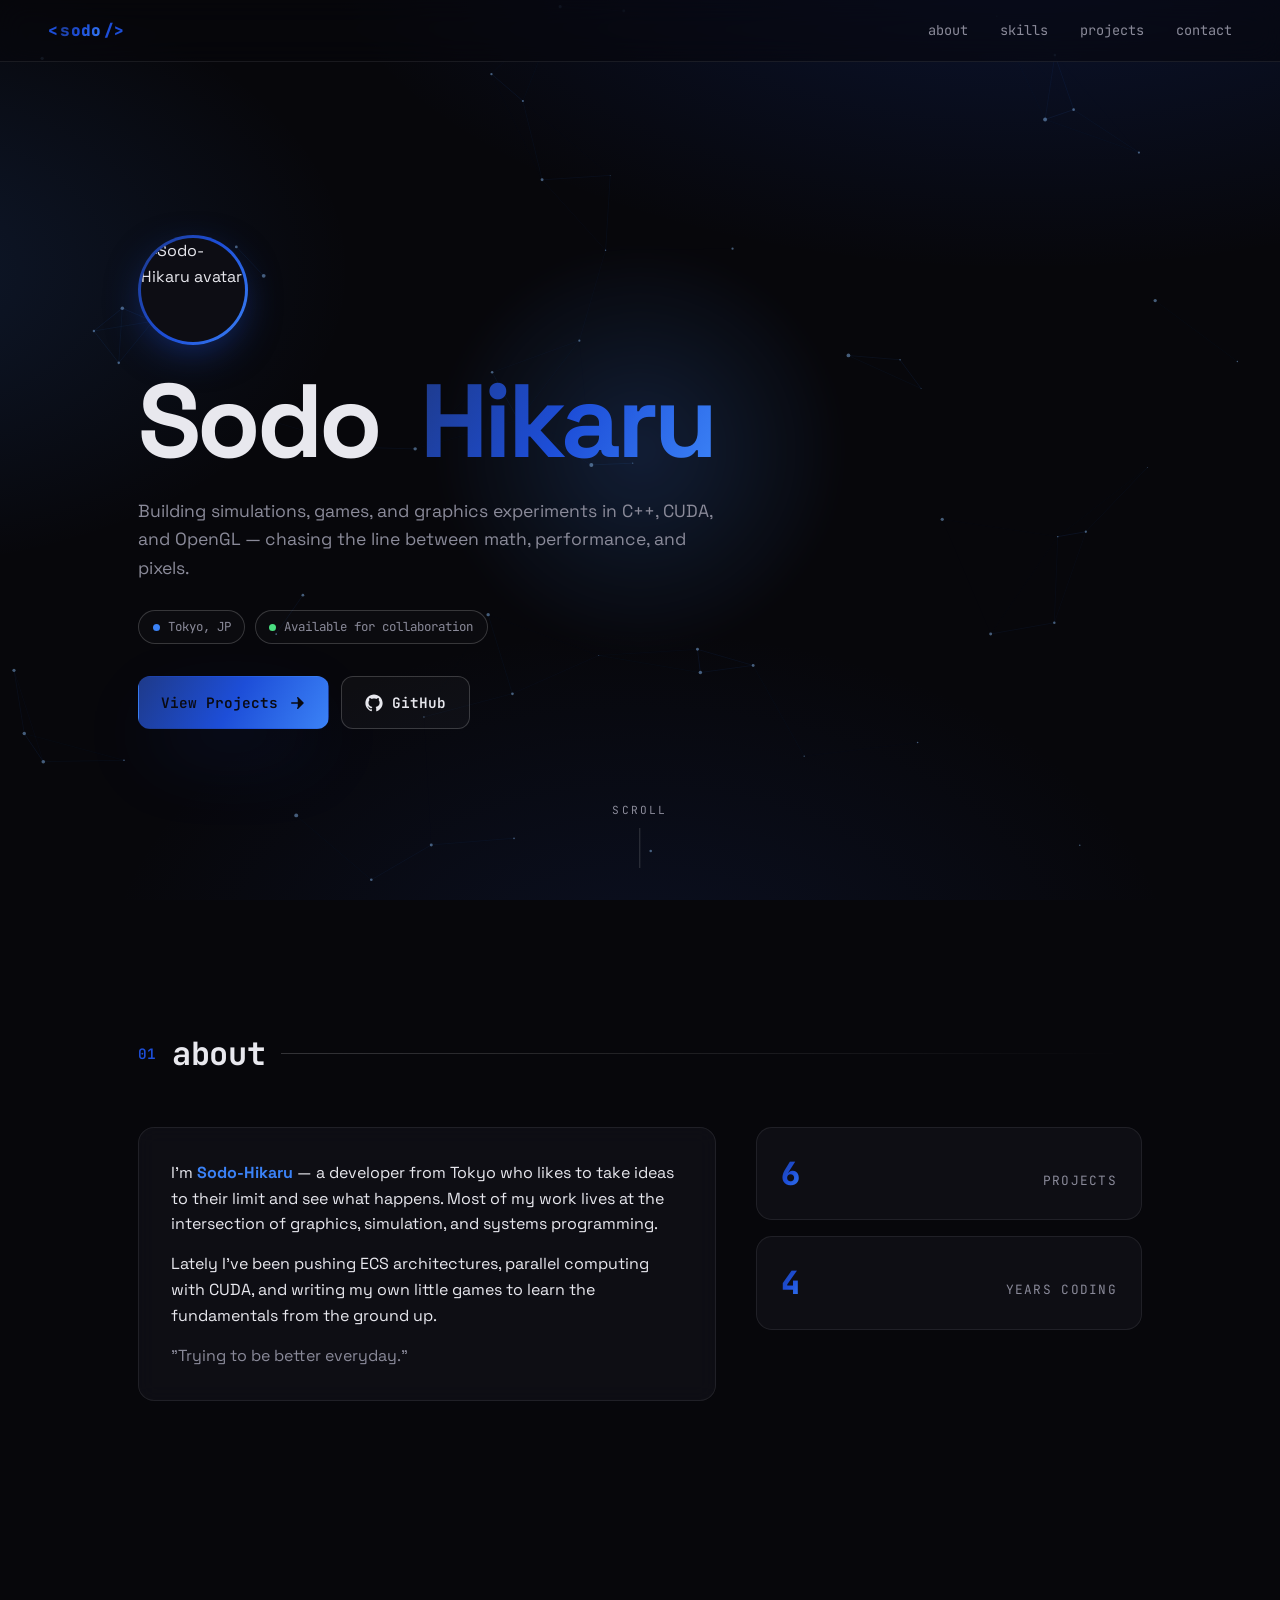
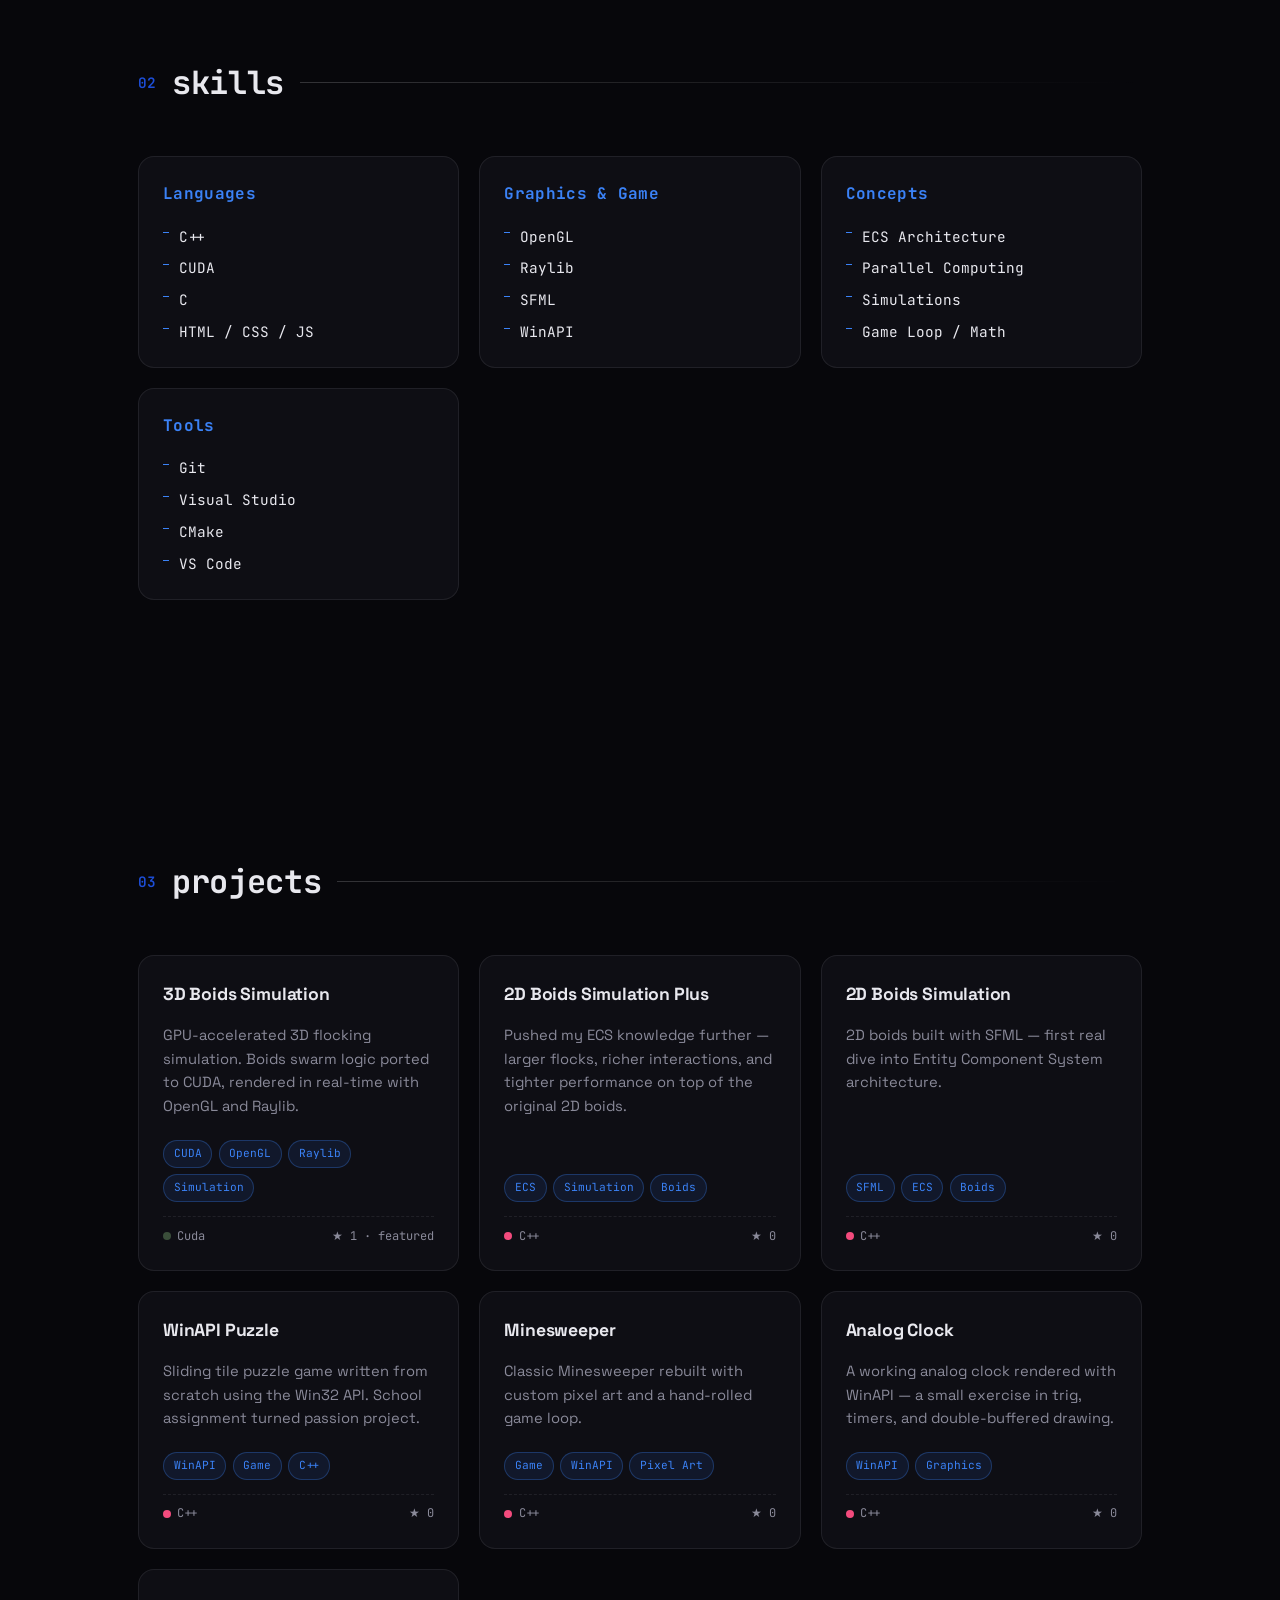
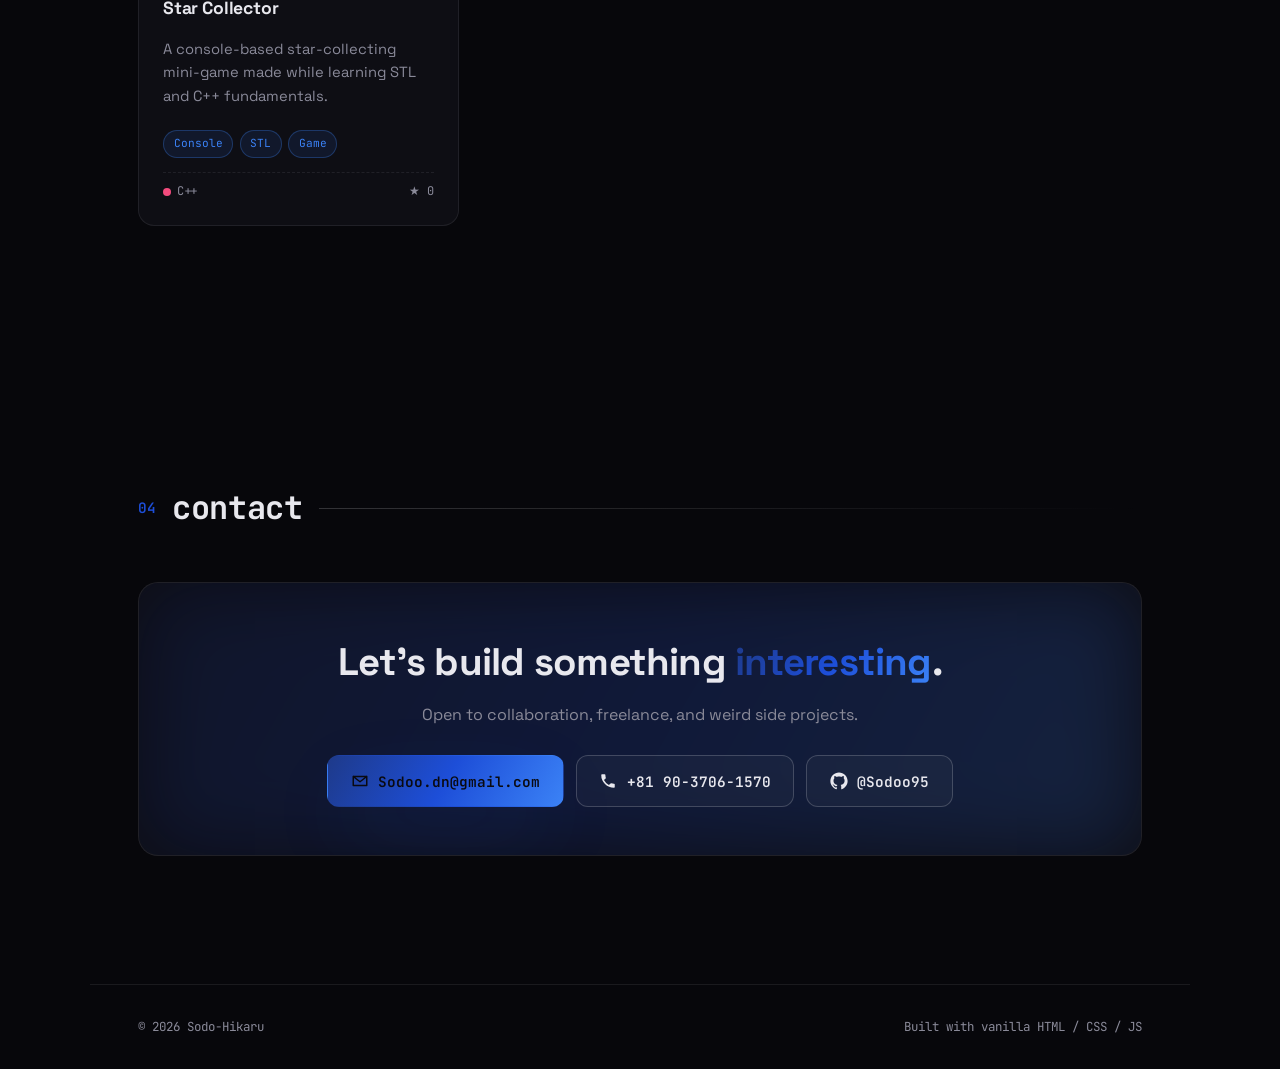
==== index.html @ 79cfcf48 "feat: add email and phone to contact section" ====
<!DOCTYPE html>
<html lang="en">
<head>
  <meta charset="UTF-8" />
  <meta name="viewport" content="width=device-width, initial-scale=1.0" />
  <title>Sodo-Hikaru — Portfolio</title>
  <meta name="description" content="Sodo-Hikaru — C++ / CUDA / OpenGL developer based in Tokyo. Simulations, games, and ECS experiments." />
  <link rel="preconnect" href="https://fonts.googleapis.com" />
  <link rel="preconnect" href="https://fonts.gstatic.com" crossorigin />
  <link href="https://fonts.googleapis.com/css2?family=JetBrains+Mono:wght@400;600;800&family=Space+Grotesk:wght@400;500;700&display=swap" rel="stylesheet" />
  <link rel="stylesheet" href="styles.css" />
</head>
<body>
  <canvas id="bg-canvas" aria-hidden="true"></canvas>

  <div class="cursor-glow" id="cursor-glow" aria-hidden="true"></div>

  <nav class="nav">
    <a href="#top" class="logo">
      <span class="logo-bracket">&lt;</span>
      <span class="logo-name">sodo</span>
      <span class="logo-bracket">/&gt;</span>
    </a>
    <ul class="nav-links">
      <li><a href="#about">about</a></li>
      <li><a href="#skills">skills</a></li>
      <li><a href="#projects">projects</a></li>
      <li><a href="#contact">contact</a></li>
    </ul>
  </nav>

  <main id="top">
    <!-- HERO -->
    <section class="hero">
      <div class="hero-inner">
        <div class="avatar reveal">
          <img src="https://avatars.githubusercontent.com/u/73745141?v=4" alt="Sodo-Hikaru avatar" width="110" height="110" />
        </div>
        <h1 class="hero-title reveal">
          <span class="word">Sodo</span>
          <span class="word gradient">Hikaru</span>
        </h1>
        <p class="hero-bio reveal">
          Building simulations, games, and graphics experiments in C++, CUDA, and OpenGL —
          chasing the line between math, performance, and pixels.
        </p>
        <div class="hero-meta reveal">
          <span class="chip"><span class="dot"></span>Tokyo, JP</span>
          <span class="chip"><span class="dot pulse"></span>Available for collaboration</span>
        </div>
        <div class="hero-cta reveal">
          <a href="#projects" class="btn btn-primary">
            <span>View Projects</span>
            <svg viewBox="0 0 24 24" width="18" height="18" aria-hidden="true"><path fill="currentColor" d="M5 12h14M13 5l7 7-7 7" stroke="currentColor" stroke-width="2" fill="none" stroke-linecap="round" stroke-linejoin="round"/></svg>
          </a>
          <a href="https://github.com/Sodoo95" target="_blank" rel="noopener" class="btn btn-ghost">
            <svg viewBox="0 0 24 24" width="18" height="18" aria-hidden="true"><path fill="currentColor" d="M12 .5C5.65.5.5 5.65.5 12c0 5.08 3.29 9.39 7.86 10.91.58.11.79-.25.79-.55v-2c-3.2.7-3.88-1.37-3.88-1.37-.52-1.33-1.27-1.69-1.27-1.69-1.04-.71.08-.7.08-.7 1.15.08 1.76 1.18 1.76 1.18 1.02 1.76 2.69 1.25 3.35.95.1-.74.4-1.25.73-1.54-2.55-.29-5.24-1.28-5.24-5.7 0-1.26.45-2.29 1.18-3.1-.12-.29-.51-1.46.11-3.05 0 0 .97-.31 3.18 1.18.92-.26 1.92-.39 2.91-.39s1.99.13 2.91.39c2.21-1.49 3.17-1.18 3.17-1.18.63 1.59.24 2.76.12 3.05.74.81 1.18 1.84 1.18 3.1 0 4.43-2.69 5.41-5.26 5.69.41.36.78 1.07.78 2.16v3.2c0 .31.21.67.8.55C20.21 21.38 23.5 17.08 23.5 12 23.5 5.65 18.35.5 12 .5z"/></svg>
            <span>GitHub</span>
          </a>
        </div>
      </div>
      <div class="scroll-hint" aria-hidden="true">
        <span>scroll</span>
        <div class="scroll-bar"><div class="scroll-fill"></div></div>
      </div>
    </section>

    <!-- ABOUT -->
    <section id="about" class="section">
      <div class="section-head reveal">
        <span class="section-num">01</span>
        <h2>about</h2>
        <span class="section-rule"></span>
      </div>
      <div class="about-grid">
        <div class="about-card reveal">
          <p>
            I'm <strong>Sodo-Hikaru</strong> — a developer from Tokyo who likes to take ideas to their
            limit and see what happens. Most of my work lives at the intersection of graphics,
            simulation, and systems programming.
          </p>
          <p>
            Lately I've been pushing ECS architectures, parallel computing with CUDA, and writing my
            own little games to learn the fundamentals from the ground up.
          </p>
          <p class="muted">"Trying to be better everyday."</p>
        </div>
        <div class="stats">
          <div class="stat reveal">
            <span class="stat-num" data-target="7">0</span>
            <span class="stat-label">projects</span>
          </div>
          <div class="stat reveal">
            <span class="stat-num" data-target="5">0</span>
            <span class="stat-label">years coding</span>
          </div>
        </div>
      </div>
    </section>

    <!-- SKILLS -->
    <section id="skills" class="section">
      <div class="section-head reveal">
        <span class="section-num">02</span>
        <h2>skills</h2>
        <span class="section-rule"></span>
      </div>
      <div class="skills-grid">
        <div class="skill-card reveal" data-tilt>
          <h3>Languages</h3>
          <ul>
            <li>C++</li>
            <li>CUDA</li>
            <li>C</li>
            <li>HTML / CSS / JS</li>
          </ul>
        </div>
        <div class="skill-card reveal" data-tilt>
          <h3>Graphics &amp; Game</h3>
          <ul>
            <li>OpenGL</li>
            <li>Raylib</li>
            <li>SFML</li>
            <li>WinAPI</li>
          </ul>
        </div>
        <div class="skill-card reveal" data-tilt>
          <h3>Concepts</h3>
          <ul>
            <li>ECS Architecture</li>
            <li>Parallel Computing</li>
            <li>Simulations</li>
            <li>Game Loop / Math</li>
          </ul>
        </div>
        <div class="skill-card reveal" data-tilt>
          <h3>Tools</h3>
          <ul>
            <li>Git</li>
            <li>Visual Studio</li>
            <li>CMake</li>
            <li>VS Code</li>
          </ul>
        </div>
      </div>
    </section>

    <!-- PROJECTS -->
    <section id="projects" class="section">
      <div class="section-head reveal">
        <span class="section-num">03</span>
        <h2>projects</h2>
        <span class="section-rule"></span>
      </div>
      <div class="projects-grid" id="projects-grid">
        <!-- Cards injected by JS, with progressive enhancement fallback below -->
        <noscript>
          <a class="project-card" href="https://github.com/Sodoo95/3D-Boids-Simulation-Cuda-OpenGL-Raylib" target="_blank" rel="noopener">
            <h3>3D Boids Simulation</h3>
            <p>Cuda · OpenGL · Raylib</p>
          </a>
        </noscript>
      </div>
    </section>

    <!-- CONTACT -->
    <section id="contact" class="section">
      <div class="section-head reveal">
        <span class="section-num">04</span>
        <h2>contact</h2>
        <span class="section-rule"></span>
      </div>
      <div class="contact-wrap reveal">
        <h3 class="contact-title">Let's build something <span class="gradient">interesting</span>.</h3>
        <p class="contact-sub">Open to collaboration, freelance, and weird side projects.</p>
        <div class="contact-actions">
          <a class="btn btn-primary" href="mailto:Sodoo.dn@gmail.com">
            <svg viewBox="0 0 24 24" width="18" height="18" aria-hidden="true"><path fill="none" stroke="currentColor" stroke-width="2" stroke-linecap="round" stroke-linejoin="round" d="M3 6h18v12H3z M3 6l9 7 9-7"/></svg>
            <span>Sodoo.dn@gmail.com</span>
          </a>
          <a class="btn btn-ghost" href="tel:+819037061570">
            <svg viewBox="0 0 24 24" width="18" height="18" aria-hidden="true"><path fill="currentColor" d="M6.6 10.8a15.1 15.1 0 0 0 6.6 6.6l2.2-2.2a1 1 0 0 1 1-.25 11.4 11.4 0 0 0 3.6.57 1 1 0 0 1 1 1V20a1 1 0 0 1-1 1A17 17 0 0 1 3 4a1 1 0 0 1 1-1h3.5a1 1 0 0 1 1 1 11.4 11.4 0 0 0 .57 3.6 1 1 0 0 1-.25 1z"/></svg>
            <span>+81 90-3706-1570</span>
          </a>
          <a class="btn btn-ghost" href="https://github.com/Sodoo95" target="_blank" rel="noopener">
            <svg viewBox="0 0 24 24" width="18" height="18" aria-hidden="true"><path fill="currentColor" d="M12 .5C5.65.5.5 5.65.5 12c0 5.08 3.29 9.39 7.86 10.91.58.11.79-.25.79-.55v-2c-3.2.7-3.88-1.37-3.88-1.37-.52-1.33-1.27-1.69-1.27-1.69-1.04-.71.08-.7.08-.7 1.15.08 1.76 1.18 1.76 1.18 1.02 1.76 2.69 1.25 3.35.95.1-.74.4-1.25.73-1.54-2.55-.29-5.24-1.28-5.24-5.7 0-1.26.45-2.29 1.18-3.1-.12-.29-.51-1.46.11-3.05 0 0 .97-.31 3.18 1.18.92-.26 1.92-.39 2.91-.39s1.99.13 2.91.39c2.21-1.49 3.17-1.18 3.17-1.18.63 1.59.24 2.76.12 3.05.74.81 1.18 1.84 1.18 3.1 0 4.43-2.69 5.41-5.26 5.69.41.36.78 1.07.78 2.16v3.2c0 .31.21.67.8.55C20.21 21.38 23.5 17.08 23.5 12 23.5 5.65 18.35.5 12 .5z"/></svg>
            <span>@Sodoo95</span>
          </a>
        </div>
      </div>
    </section>
  </main>

  <footer class="footer">
    <span>© <span id="year"></span> Sodo-Hikaru</span>
    <span class="muted">Built with vanilla HTML / CSS / JS</span>
  </footer>

  <script src="script.js" defer></script>
</body>
</html>
---- styles.css ----
/* ---------- Reset & base ---------- */
*, *::before, *::after { box-sizing: border-box; margin: 0; padding: 0; }

:root {
  --bg: #07070b;
  --bg-soft: #0d0d14;
  --panel: rgba(20, 20, 30, 0.55);
  --border: rgba(255, 255, 255, 0.08);
  --border-strong: rgba(255, 255, 255, 0.18);
  --text: #e8e8ee;
  --muted: #8a8a99;
  --accent: #1d4ed8;
  --accent-2: #3b82f6;
  --accent-3: #1e3a8a;
  --gradient: linear-gradient(120deg, #1e3a8a 0%, #1d4ed8 50%, #3b82f6 100%);
  --shadow: 0 30px 80px -20px rgba(29, 78, 216, 0.45);
  --mono: 'JetBrains Mono', ui-monospace, SFMono-Regular, Menlo, monospace;
  --sans: 'Space Grotesk', system-ui, -apple-system, Segoe UI, Roboto, sans-serif;
}

html { scroll-behavior: smooth; }
body {
  min-height: 100vh;
  background: var(--bg);
  color: var(--text);
  font-family: var(--sans);
  font-size: 16px;
  line-height: 1.6;
  overflow-x: hidden;
  -webkit-font-smoothing: antialiased;
  -moz-osx-font-smoothing: grayscale;
}

a { color: inherit; text-decoration: none; }
ul { list-style: none; }
img { max-width: 100%; display: block; }

/* ---------- Background canvas + cursor glow ---------- */
#bg-canvas {
  position: fixed;
  inset: 0;
  width: 100%;
  height: 100%;
  z-index: 0;
  background:
    radial-gradient(1200px 600px at 80% -10%, rgba(29, 78, 216, 0.20), transparent 60%),
    radial-gradient(800px 500px at -10% 30%, rgba(59, 130, 246, 0.14), transparent 60%),
    radial-gradient(900px 600px at 50% 110%, rgba(30, 58, 138, 0.18), transparent 60%),
    var(--bg);
}

.cursor-glow {
  position: fixed;
  width: 480px;
  height: 480px;
  border-radius: 50%;
  background: radial-gradient(circle, rgba(59, 130, 246, 0.18), transparent 60%);
  pointer-events: none;
  z-index: 1;
  transform: translate(-50%, -50%);
  transition: opacity 0.3s;
  mix-blend-mode: screen;
  filter: blur(8px);
}

/* ---------- Nav ---------- */
.nav {
  position: fixed;
  top: 0; left: 0; right: 0;
  z-index: 50;
  display: flex;
  align-items: center;
  justify-content: space-between;
  padding: 1.1rem clamp(1.25rem, 5vw, 3rem);
  backdrop-filter: blur(14px);
  -webkit-backdrop-filter: blur(14px);
  background: rgba(7, 7, 11, 0.55);
  border-bottom: 1px solid var(--border);
}
.logo {
  font-family: var(--mono);
  font-weight: 800;
  font-size: 1rem;
  letter-spacing: 0.02em;
  display: inline-flex;
  align-items: center;
  gap: 2px;
}
.logo-bracket { color: var(--accent); }
.logo-name { background: var(--gradient); -webkit-background-clip: text; background-clip: text; color: transparent; }
.nav-links {
  display: flex;
  gap: clamp(1rem, 3vw, 2rem);
  font-family: var(--mono);
  font-size: 0.85rem;
}
.nav-links a {
  position: relative;
  color: var(--muted);
  transition: color 0.25s ease;
}
.nav-links a::after {
  content: '';
  position: absolute;
  left: 0; bottom: -6px;
  width: 0; height: 1px;
  background: var(--gradient);
  transition: width 0.3s ease;
}
.nav-links a:hover { color: var(--text); }
.nav-links a:hover::after { width: 100%; }

@media (max-width: 600px) {
  .nav-links { display: none; }
}

/* ---------- Layout ---------- */
main { position: relative; z-index: 2; }
.section {
  max-width: 1100px;
  margin: 0 auto;
  padding: clamp(4rem, 10vw, 8rem) clamp(1.25rem, 5vw, 3rem);
}

.section-head {
  display: flex;
  align-items: center;
  gap: 1rem;
  margin-bottom: 3rem;
  font-family: var(--mono);
}
.section-num {
  color: var(--accent);
  font-size: 0.9rem;
  font-weight: 600;
}
.section-head h2 {
  font-size: clamp(1.5rem, 3vw, 2rem);
  font-weight: 700;
  letter-spacing: -0.01em;
}
.section-rule {
  flex: 1;
  height: 1px;
  background: linear-gradient(90deg, var(--border-strong), transparent);
}

.gradient {
  background: var(--gradient);
  -webkit-background-clip: text;
  background-clip: text;
  color: transparent;
}
.muted { color: var(--muted); }

/* ---------- Hero ---------- */
.hero {
  position: relative;
  min-height: 100vh;
  display: flex;
  align-items: center;
  padding: 8rem clamp(1.25rem, 5vw, 3rem) 4rem;
  max-width: 1100px;
  margin: 0 auto;
}
.hero-inner { position: relative; max-width: 760px; }

.avatar {
  width: 110px;
  height: 110px;
  border-radius: 50%;
  padding: 3px;
  background: var(--gradient);
  margin-bottom: 1.5rem;
  box-shadow: 0 12px 40px -10px rgba(29, 78, 216, 0.55);
  transition: transform 0.4s ease, box-shadow 0.4s ease;
}
.avatar:hover {
  transform: translateY(-2px) scale(1.03);
  box-shadow: 0 18px 50px -10px rgba(59, 130, 246, 0.7);
}
.avatar img {
  width: 100%;
  height: 100%;
  border-radius: 50%;
  display: block;
  object-fit: cover;
  background: var(--bg-soft);
}
.hero-greeting {
  font-family: var(--mono);
  font-size: 0.95rem;
  color: var(--accent-2);
  margin-bottom: 1rem;
}
.hero-title {
  font-size: clamp(3rem, 9vw, 6.5rem);
  font-weight: 700;
  line-height: 1;
  letter-spacing: -0.04em;
  margin-bottom: 1.5rem;
  display: flex;
  flex-wrap: wrap;
  gap: 0 0.4em;
}
.hero-title .word { display: inline-block; }

.hero-typed {
  font-family: var(--mono);
  font-size: clamp(0.95rem, 1.8vw, 1.15rem);
  color: var(--text);
  margin-bottom: 1.5rem;
  min-height: 1.6em;
}
.hero-typed .prompt { color: var(--accent); margin-right: 0.5rem; }
.hero-typed .caret {
  display: inline-block;
  color: var(--accent-2);
  animation: blink 1s steps(2) infinite;
}
@keyframes blink { 50% { opacity: 0; } }

.hero-bio {
  color: var(--muted);
  font-size: clamp(1rem, 1.5vw, 1.1rem);
  max-width: 580px;
  margin-bottom: 1.75rem;
}

.hero-meta { display: flex; flex-wrap: wrap; gap: 0.6rem; margin-bottom: 2rem; }
.chip {
  display: inline-flex;
  align-items: center;
  gap: 0.5rem;
  padding: 0.4rem 0.85rem;
  border: 1px solid var(--border-strong);
  border-radius: 999px;
  font-family: var(--mono);
  font-size: 0.78rem;
  color: var(--muted);
  background: rgba(255, 255, 255, 0.02);
}
.chip .dot {
  width: 7px; height: 7px; border-radius: 50%;
  background: var(--accent-2);
}
.chip .dot.pulse {
  background: #4ade80;
  box-shadow: 0 0 0 0 rgba(74, 222, 128, 0.6);
  animation: pulse 2s infinite;
}
@keyframes pulse {
  0% { box-shadow: 0 0 0 0 rgba(74, 222, 128, 0.6); }
  70% { box-shadow: 0 0 0 8px rgba(74, 222, 128, 0); }
  100% { box-shadow: 0 0 0 0 rgba(74, 222, 128, 0); }
}

.hero-cta { display: flex; flex-wrap: wrap; gap: 0.75rem; }

.btn {
  display: inline-flex;
  align-items: center;
  gap: 0.6rem;
  padding: 0.85rem 1.4rem;
  border-radius: 12px;
  font-family: var(--mono);
  font-size: 0.9rem;
  font-weight: 600;
  cursor: pointer;
  border: 1px solid transparent;
  transition: transform 0.2s ease, box-shadow 0.25s ease, background 0.25s ease, border-color 0.25s ease;
}
.btn-primary {
  background: var(--gradient);
  color: #0a0a10;
  box-shadow: var(--shadow);
}
.btn-primary:hover { transform: translateY(-2px); box-shadow: 0 20px 50px -10px rgba(29, 78, 216, 0.55); }
.btn-ghost {
  background: rgba(255, 255, 255, 0.03);
  border-color: var(--border-strong);
  color: var(--text);
}
.btn-ghost:hover { background: rgba(255, 255, 255, 0.07); border-color: var(--accent-2); transform: translateY(-2px); }

.scroll-hint {
  position: absolute;
  bottom: 2rem;
  left: 50%;
  transform: translateX(-50%);
  display: flex;
  flex-direction: column;
  align-items: center;
  gap: 0.5rem;
  font-family: var(--mono);
  font-size: 0.7rem;
  color: var(--muted);
  letter-spacing: 0.2em;
  text-transform: uppercase;
}
.scroll-bar { width: 1px; height: 40px; background: var(--border-strong); overflow: hidden; position: relative; }
.scroll-fill {
  position: absolute; top: -100%; left: 0; right: 0; height: 100%;
  background: var(--accent-2);
  animation: scroll-down 1.8s ease-in-out infinite;
}
@keyframes scroll-down {
  0% { top: -100%; }
  100% { top: 100%; }
}

/* ---------- About ---------- */
.about-grid {
  display: grid;
  grid-template-columns: 1.5fr 1fr;
  gap: 2.5rem;
  align-items: start;
}
@media (max-width: 800px) {
  .about-grid { grid-template-columns: 1fr; }
}
.about-card {
  background: var(--panel);
  border: 1px solid var(--border);
  border-radius: 16px;
  padding: 2rem;
  backdrop-filter: blur(10px);
  -webkit-backdrop-filter: blur(10px);
}
.about-card p + p { margin-top: 0.9rem; }
.about-card strong { color: var(--accent-2); }

.stats {
  display: grid;
  grid-template-columns: 1fr;
  gap: 1rem;
}
.stat {
  background: var(--panel);
  border: 1px solid var(--border);
  border-radius: 16px;
  padding: 1.25rem 1.5rem;
  display: flex;
  align-items: baseline;
  justify-content: space-between;
  transition: transform 0.25s ease, border-color 0.25s ease;
}
.stat:hover { transform: translateY(-3px); border-color: var(--accent); }
.stat-num {
  font-family: var(--mono);
  font-size: 2rem;
  font-weight: 800;
  background: var(--gradient);
  -webkit-background-clip: text;
  background-clip: text;
  color: transparent;
}
.stat-label {
  font-family: var(--mono);
  font-size: 0.8rem;
  color: var(--muted);
  text-transform: uppercase;
  letter-spacing: 0.1em;
}

/* ---------- Skills ---------- */
.skills-grid {
  display: grid;
  grid-template-columns: repeat(auto-fit, minmax(240px, 1fr));
  gap: 1.25rem;
}
.skill-card {
  position: relative;
  background: var(--panel);
  border: 1px solid var(--border);
  border-radius: 16px;
  padding: 1.5rem;
  overflow: hidden;
  transition: transform 0.3s ease, border-color 0.3s ease;
  transform-style: preserve-3d;
}
.skill-card::before {
  content: '';
  position: absolute;
  inset: 0;
  background: radial-gradient(600px circle at var(--mx, 50%) var(--my, 50%), rgba(59, 130, 246, 0.18), transparent 40%);
  opacity: 0;
  transition: opacity 0.3s ease;
  pointer-events: none;
}
.skill-card:hover::before { opacity: 1; }
.skill-card:hover { border-color: var(--accent-2); }
.skill-card h3 {
  font-family: var(--mono);
  font-size: 1rem;
  margin-bottom: 1.1rem;
  color: var(--accent-2);
  letter-spacing: 0.02em;
}
.skill-card ul { display: flex; flex-direction: column; gap: 0.55rem; font-family: var(--mono); font-size: 0.9rem; }
.skill-card li {
  position: relative;
  padding-left: 1rem;
  color: var(--text);
}
.skill-card li::before {
  content: '';
  position: absolute;
  left: 0;
  top: 0.55em;
  width: 6px;
  height: 1px;
  background: var(--accent-2);
}

/* ---------- Projects ---------- */
.projects-grid {
  display: grid;
  grid-template-columns: repeat(auto-fit, minmax(280px, 1fr));
  gap: 1.25rem;
}
.project-card {
  position: relative;
  background: var(--panel);
  border: 1px solid var(--border);
  border-radius: 16px;
  padding: 1.5rem;
  display: flex;
  flex-direction: column;
  gap: 0.85rem;
  overflow: hidden;
  transition: transform 0.3s ease, border-color 0.3s ease, box-shadow 0.3s ease;
  cursor: pointer;
}
.project-card::before {
  content: '';
  position: absolute;
  inset: 0;
  padding: 1px;
  border-radius: 16px;
  background: var(--gradient);
  -webkit-mask: linear-gradient(#000 0 0) content-box, linear-gradient(#000 0 0);
  mask: linear-gradient(#000 0 0) content-box, linear-gradient(#000 0 0);
  -webkit-mask-composite: xor;
  mask-composite: exclude;
  opacity: 0;
  transition: opacity 0.3s ease;
  pointer-events: none;
}
.project-card:hover { transform: translateY(-6px); box-shadow: 0 20px 50px -20px rgba(29, 78, 216, 0.5); }
.project-card:hover::before { opacity: 1; }

.project-thumb {
  position: relative;
  width: calc(100% + 3rem);
  margin: -1.5rem -1.5rem 0;
  aspect-ratio: 16 / 9;
  overflow: hidden;
  background: #050509;
  border-bottom: 1px solid var(--border);
}
.project-thumb img {
  width: 100%;
  height: 100%;
  object-fit: cover;
  display: block;
  transition: transform 0.6s ease, filter 0.4s ease;
  filter: saturate(0.85) brightness(0.85);
}
.project-card:hover .project-thumb img {
  transform: scale(1.04);
  filter: saturate(1) brightness(1);
}
.project-thumb::after {
  content: '';
  position: absolute;
  inset: 0;
  background: linear-gradient(180deg, transparent 60%, rgba(7, 7, 11, 0.85) 100%);
  pointer-events: none;
}

.project-head {
  display: flex;
  justify-content: space-between;
  align-items: flex-start;
  gap: 1rem;
}
.project-title {
  font-size: 1.1rem;
  font-weight: 700;
  letter-spacing: -0.01em;
}
.project-icon {
  font-size: 1.2rem;
  color: var(--accent-2);
  opacity: 0;
  transform: translate(-4px, 4px);
  transition: opacity 0.25s ease, transform 0.25s ease;
}
.project-card:hover .project-icon { opacity: 1; transform: translate(0, 0); }

.project-desc {
  color: var(--muted);
  font-size: 0.92rem;
  flex: 1;
}
.project-tags {
  display: flex;
  flex-wrap: wrap;
  gap: 0.4rem;
  margin-top: 0.5rem;
}
.project-tag {
  font-family: var(--mono);
  font-size: 0.7rem;
  padding: 0.25rem 0.6rem;
  border-radius: 999px;
  background: rgba(59, 130, 246, 0.10);
  color: var(--accent-2);
  border: 1px solid rgba(59, 130, 246, 0.3);
}
.project-meta {
  display: flex;
  justify-content: space-between;
  font-family: var(--mono);
  font-size: 0.75rem;
  color: var(--muted);
  padding-top: 0.6rem;
  border-top: 1px dashed var(--border);
}
.project-meta .lang { display: inline-flex; align-items: center; gap: 0.4rem; }
.project-meta .lang::before {
  content: '';
  width: 8px; height: 8px;
  border-radius: 50%;
  background: var(--lang-color, var(--accent-2));
}

/* ---------- Contact ---------- */
.contact-wrap {
  text-align: center;
  padding: 3rem 1.5rem;
  background: var(--panel);
  border: 1px solid var(--border);
  border-radius: 20px;
  position: relative;
  overflow: hidden;
}
.contact-wrap::before {
  content: '';
  position: absolute;
  inset: -2px;
  border-radius: 22px;
  background: var(--gradient);
  filter: blur(40px);
  opacity: 0.18;
  z-index: -1;
}
.contact-title {
  font-size: clamp(1.6rem, 4vw, 2.4rem);
  font-weight: 700;
  letter-spacing: -0.02em;
  margin-bottom: 0.6rem;
}
.contact-sub { color: var(--muted); margin-bottom: 1.75rem; }
.contact-actions { display: flex; justify-content: center; gap: 0.75rem; flex-wrap: wrap; }

/* ---------- Footer ---------- */
.footer {
  max-width: 1100px;
  margin: 0 auto;
  padding: 2rem clamp(1.25rem, 5vw, 3rem);
  display: flex;
  justify-content: space-between;
  align-items: center;
  flex-wrap: wrap;
  gap: 0.5rem;
  font-family: var(--mono);
  font-size: 0.78rem;
  color: var(--muted);
  border-top: 1px solid var(--border);
  position: relative;
  z-index: 2;
}

/* ---------- Reveal animation ---------- */
.reveal {
  opacity: 0;
  transform: translateY(24px);
  transition: opacity 0.7s ease, transform 0.7s cubic-bezier(0.2, 0.7, 0.2, 1);
}
.reveal.is-visible {
  opacity: 1;
  transform: translateY(0);
}

@media (prefers-reduced-motion: reduce) {
  *, *::before, *::after {
    animation-duration: 0.001ms !important;
    transition-duration: 0.001ms !important;
  }
  .reveal { opacity: 1; transform: none; }
}
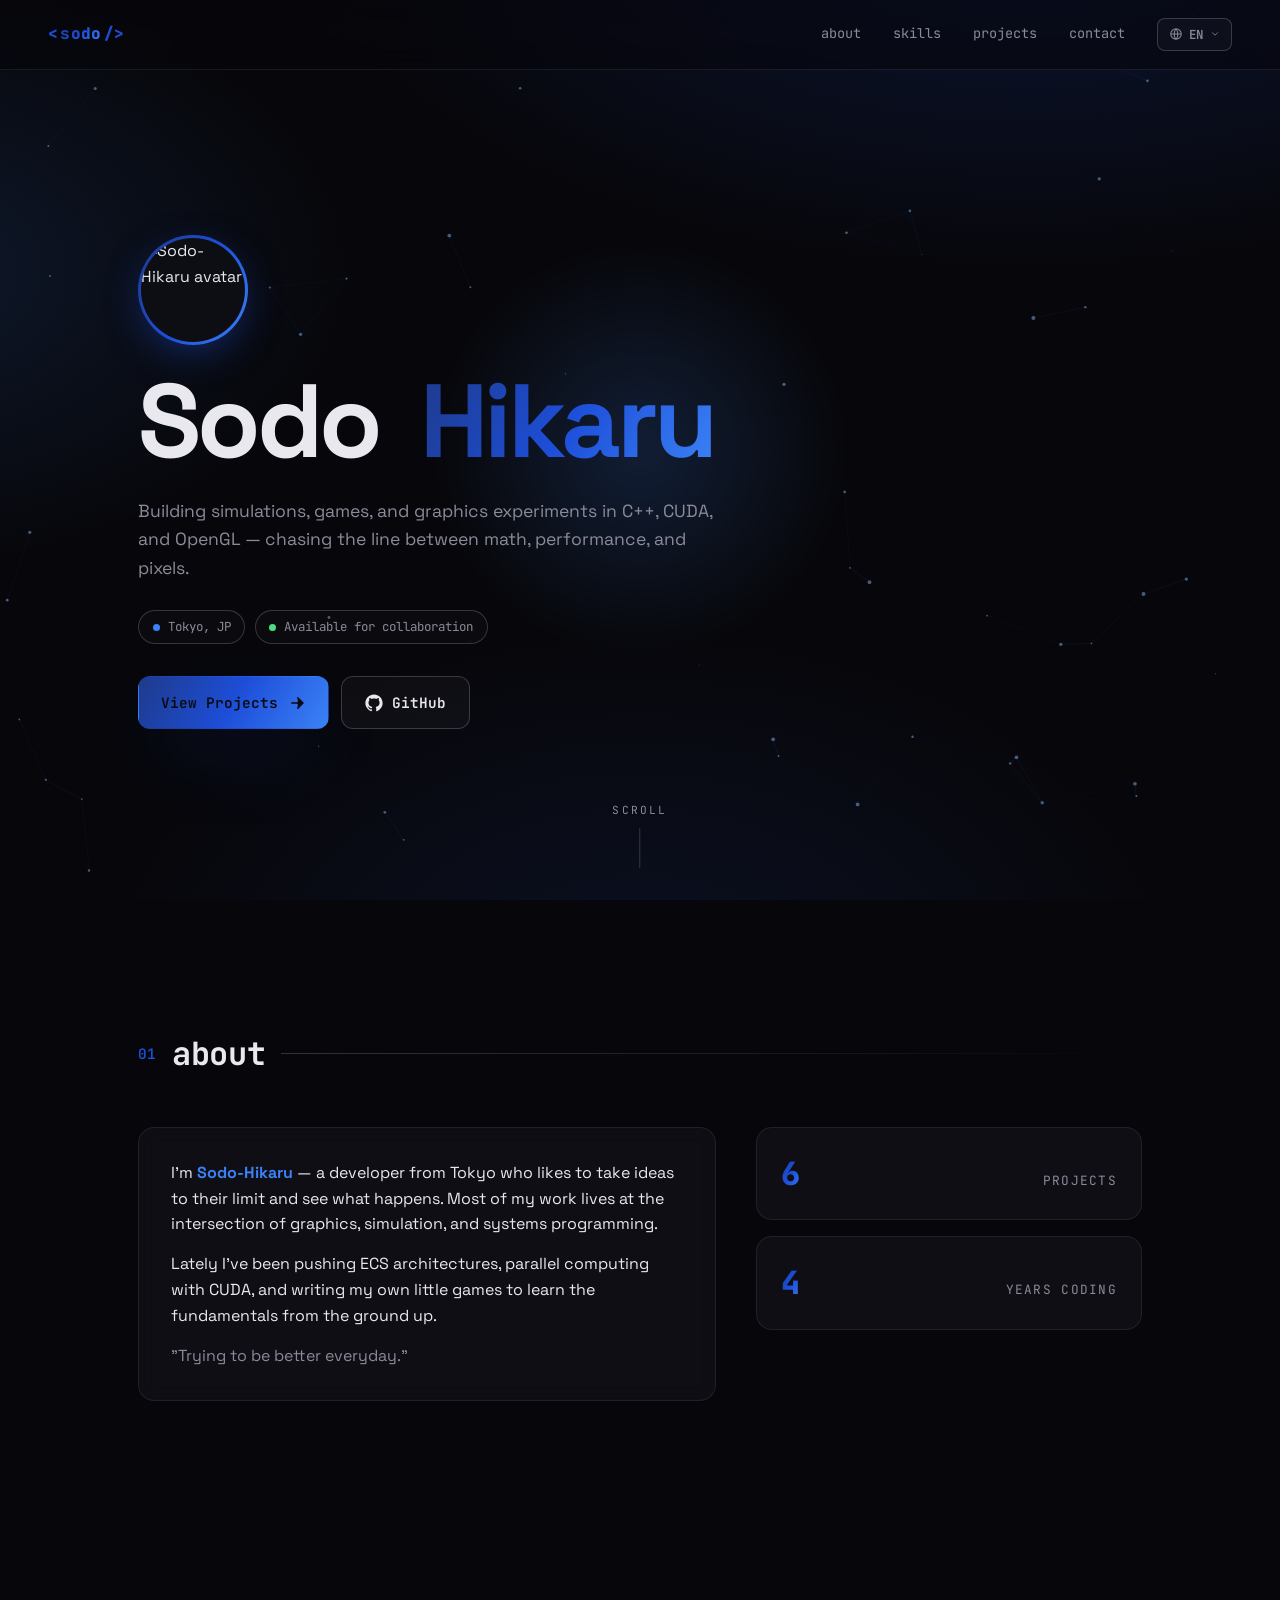
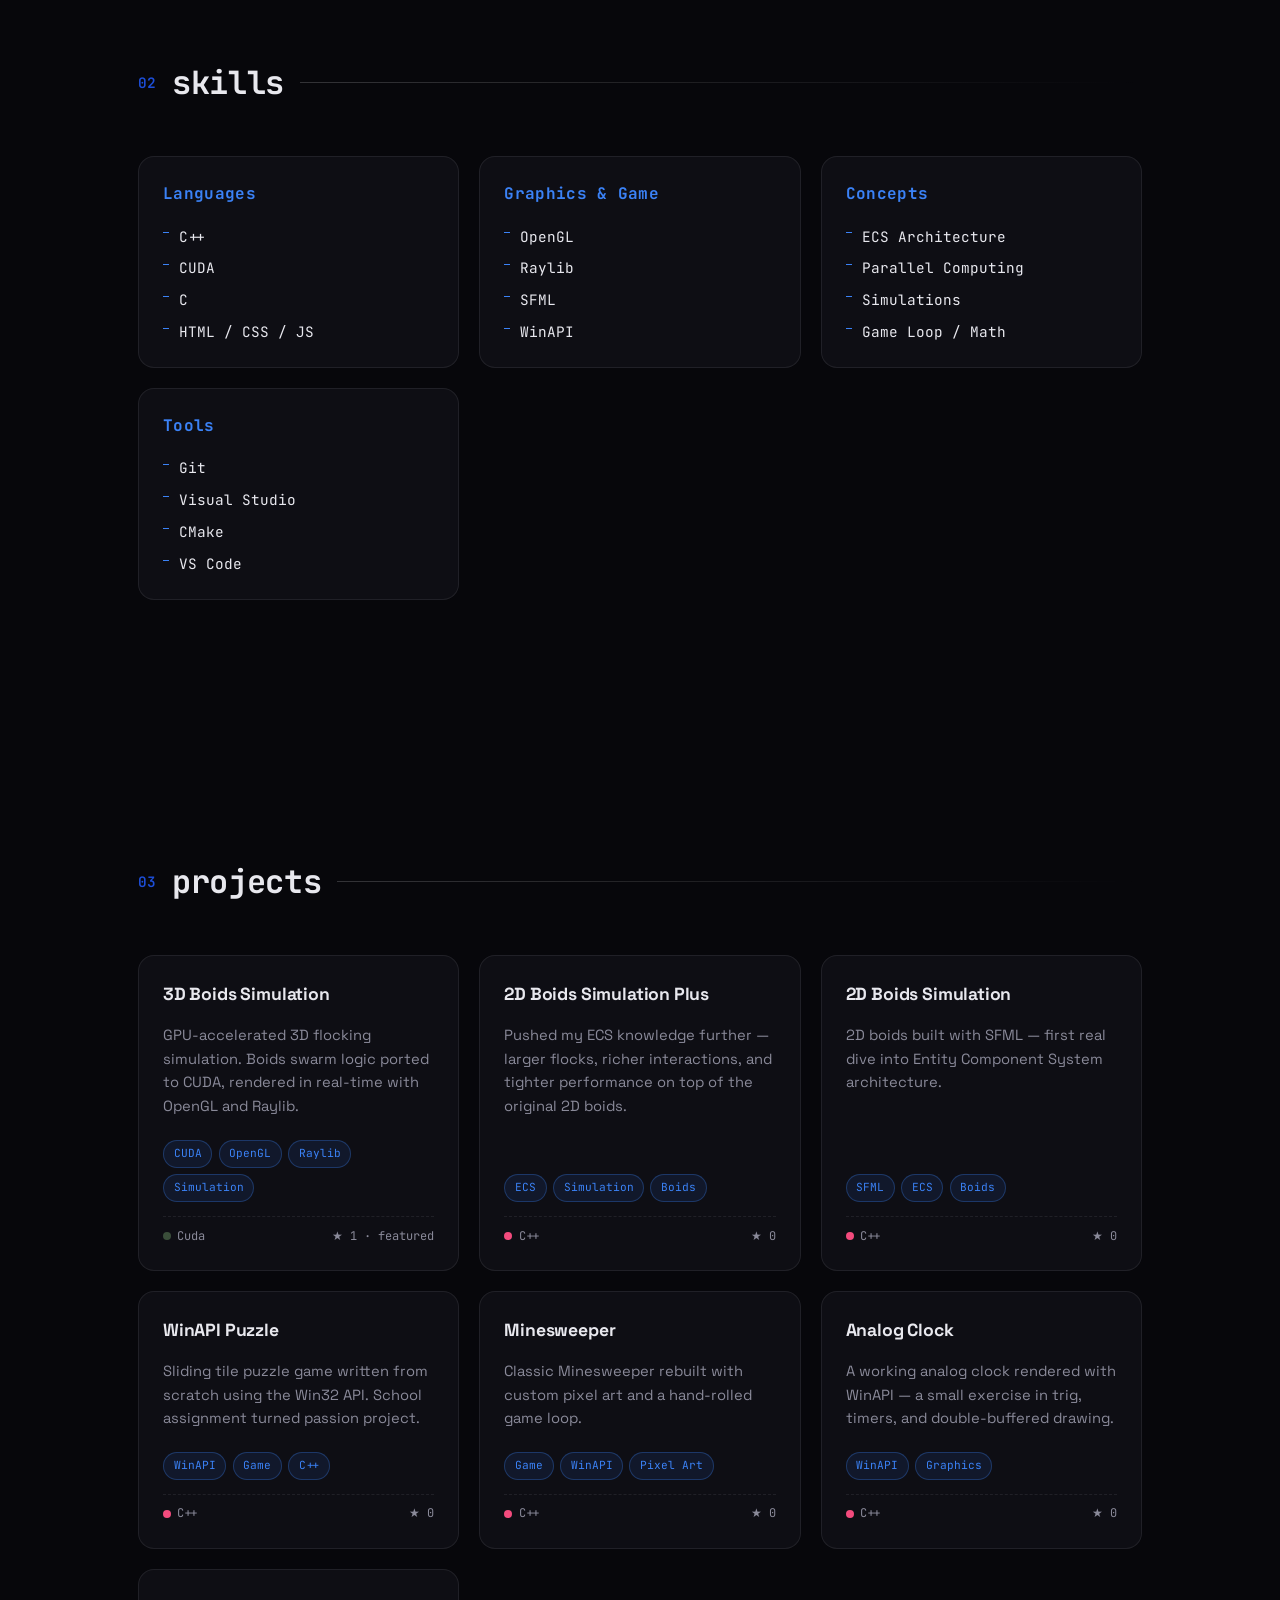
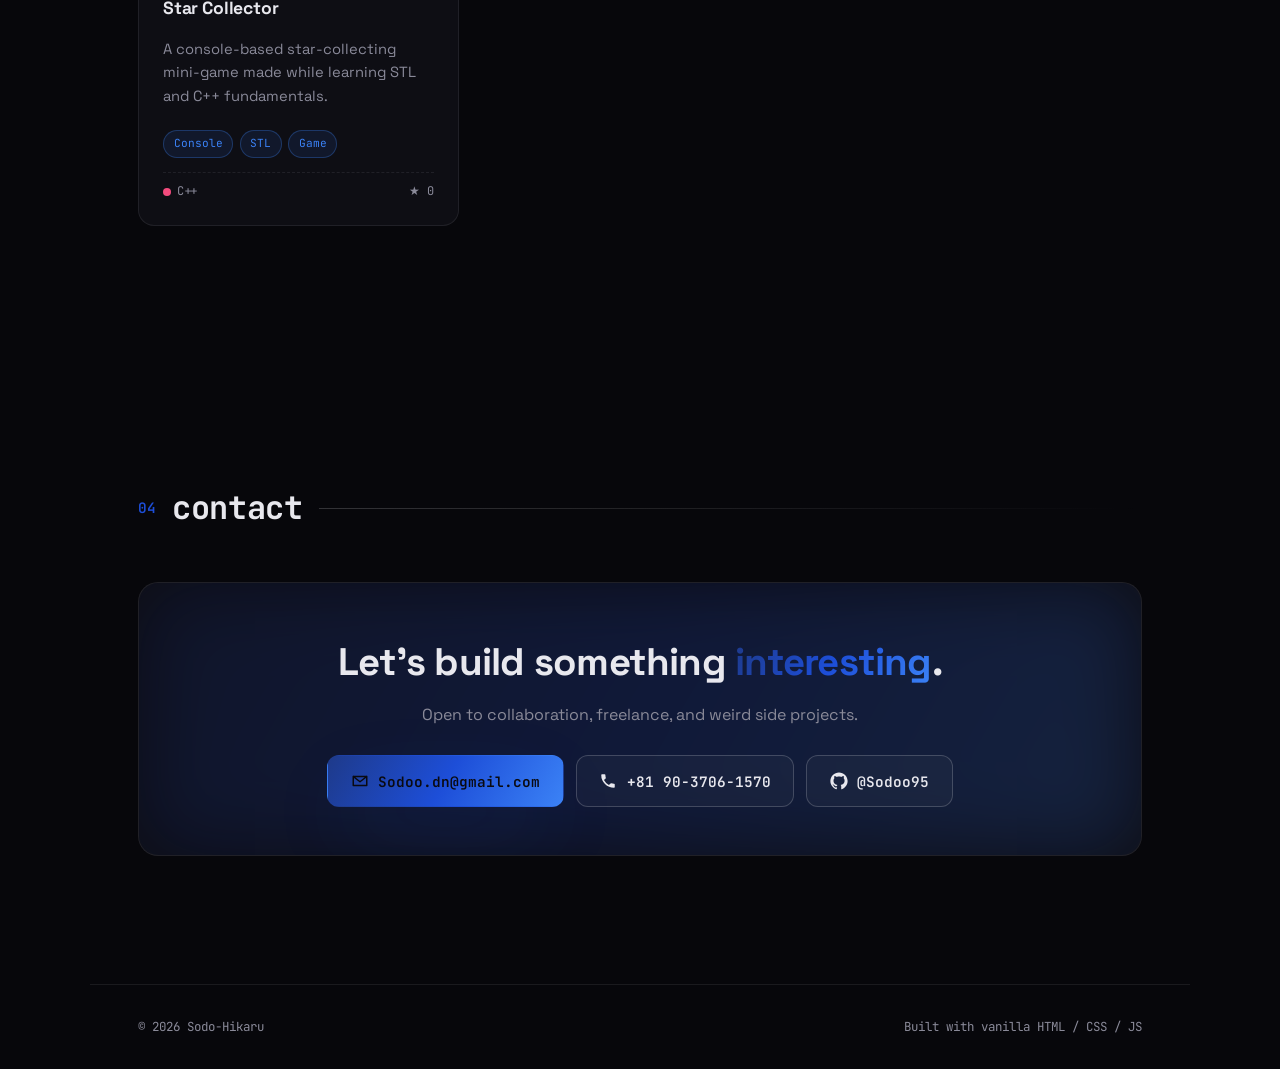
==== commit 441c54aa: "feat: add i18n with EN / JA / MN / KO / ZH language switcher" ====
--- a/index.html
+++ b/index.html
@@ -21,12 +21,28 @@
       <span class="logo-name">sodo</span>
       <span class="logo-bracket">/&gt;</span>
     </a>
-    <ul class="nav-links">
-      <li><a href="#about">about</a></li>
-      <li><a href="#skills">skills</a></li>
-      <li><a href="#projects">projects</a></li>
-      <li><a href="#contact">contact</a></li>
-    </ul>
+    <div class="nav-right">
+      <ul class="nav-links">
+        <li><a href="#about" data-i18n="nav.about">about</a></li>
+        <li><a href="#skills" data-i18n="nav.skills">skills</a></li>
+        <li><a href="#projects" data-i18n="nav.projects">projects</a></li>
+        <li><a href="#contact" data-i18n="nav.contact">contact</a></li>
+      </ul>
+      <div class="lang-switch">
+        <button class="lang-btn" id="lang-btn" type="button" aria-haspopup="true" aria-expanded="false" aria-label="Change language">
+          <svg viewBox="0 0 24 24" width="14" height="14" aria-hidden="true"><path fill="none" stroke="currentColor" stroke-width="1.8" stroke-linecap="round" stroke-linejoin="round" d="M12 3a9 9 0 1 0 0 18 9 9 0 0 0 0-18zM3 12h18M12 3a14 14 0 0 1 0 18M12 3a14 14 0 0 0 0 18"/></svg>
+          <span class="lang-current">EN</span>
+          <svg viewBox="0 0 24 24" width="10" height="10" aria-hidden="true"><path fill="none" stroke="currentColor" stroke-width="2" stroke-linecap="round" stroke-linejoin="round" d="M6 9l6 6 6-6"/></svg>
+        </button>
+        <ul class="lang-menu" id="lang-menu" role="menu">
+          <li><button type="button" data-lang="en" role="menuitem">English</button></li>
+          <li><button type="button" data-lang="ja" role="menuitem">日本語</button></li>
+          <li><button type="button" data-lang="mn" role="menuitem">Монгол</button></li>
+          <li><button type="button" data-lang="ko" role="menuitem">한국어</button></li>
+          <li><button type="button" data-lang="zh" role="menuitem">中文</button></li>
+        </ul>
+      </div>
+    </div>
   </nav>
 
   <main id="top">
@@ -40,17 +56,17 @@
           <span class="word">Sodo</span>
           <span class="word gradient">Hikaru</span>
         </h1>
-        <p class="hero-bio reveal">
+        <p class="hero-bio reveal" data-i18n="hero.bio">
           Building simulations, games, and graphics experiments in C++, CUDA, and OpenGL —
           chasing the line between math, performance, and pixels.
         </p>
         <div class="hero-meta reveal">
-          <span class="chip"><span class="dot"></span>Tokyo, JP</span>
-          <span class="chip"><span class="dot pulse"></span>Available for collaboration</span>
+          <span class="chip"><span class="dot"></span><span data-i18n="hero.chip.location">Tokyo, JP</span></span>
+          <span class="chip"><span class="dot pulse"></span><span data-i18n="hero.chip.available">Available for collaboration</span></span>
         </div>
         <div class="hero-cta reveal">
           <a href="#projects" class="btn btn-primary">
-            <span>View Projects</span>
+            <span data-i18n="hero.cta.projects">View Projects</span>
             <svg viewBox="0 0 24 24" width="18" height="18" aria-hidden="true"><path fill="currentColor" d="M5 12h14M13 5l7 7-7 7" stroke="currentColor" stroke-width="2" fill="none" stroke-linecap="round" stroke-linejoin="round"/></svg>
           </a>
           <a href="https://github.com/Sodoo95" target="_blank" rel="noopener" class="btn btn-ghost">
@@ -60,7 +76,7 @@
         </div>
       </div>
       <div class="scroll-hint" aria-hidden="true">
-        <span>scroll</span>
+        <span data-i18n="scroll.hint">scroll</span>
         <div class="scroll-bar"><div class="scroll-fill"></div></div>
       </div>
     </section>
@@ -69,30 +85,30 @@
     <section id="about" class="section">
       <div class="section-head reveal">
         <span class="section-num">01</span>
-        <h2>about</h2>
+        <h2 data-i18n="about.title">about</h2>
         <span class="section-rule"></span>
       </div>
       <div class="about-grid">
         <div class="about-card reveal">
-          <p>
+          <p data-i18n-html="about.p1">
             I'm <strong>Sodo-Hikaru</strong> — a developer from Tokyo who likes to take ideas to their
             limit and see what happens. Most of my work lives at the intersection of graphics,
             simulation, and systems programming.
           </p>
-          <p>
+          <p data-i18n="about.p2">
             Lately I've been pushing ECS architectures, parallel computing with CUDA, and writing my
             own little games to learn the fundamentals from the ground up.
           </p>
-          <p class="muted">"Trying to be better everyday."</p>
+          <p class="muted" data-i18n="about.quote">"Trying to be better everyday."</p>
         </div>
         <div class="stats">
           <div class="stat reveal">
             <span class="stat-num" data-target="7">0</span>
-            <span class="stat-label">projects</span>
+            <span class="stat-label" data-i18n="stat.projects">projects</span>
           </div>
           <div class="stat reveal">
             <span class="stat-num" data-target="5">0</span>
-            <span class="stat-label">years coding</span>
+            <span class="stat-label" data-i18n="stat.years">years coding</span>
           </div>
         </div>
       </div>
@@ -102,12 +118,12 @@
     <section id="skills" class="section">
       <div class="section-head reveal">
         <span class="section-num">02</span>
-        <h2>skills</h2>
+        <h2 data-i18n="skills.title">skills</h2>
         <span class="section-rule"></span>
       </div>
       <div class="skills-grid">
         <div class="skill-card reveal" data-tilt>
-          <h3>Languages</h3>
+          <h3 data-i18n="skills.languages">Languages</h3>
           <ul>
             <li>C++</li>
             <li>CUDA</li>
@@ -116,7 +132,7 @@
           </ul>
         </div>
         <div class="skill-card reveal" data-tilt>
-          <h3>Graphics &amp; Game</h3>
+          <h3 data-i18n="skills.graphics">Graphics &amp; Game</h3>
           <ul>
             <li>OpenGL</li>
             <li>Raylib</li>
@@ -125,16 +141,16 @@
           </ul>
         </div>
         <div class="skill-card reveal" data-tilt>
-          <h3>Concepts</h3>
-          <ul>
-            <li>ECS Architecture</li>
-            <li>Parallel Computing</li>
-            <li>Simulations</li>
-            <li>Game Loop / Math</li>
-          </ul>
-        </div>
-        <div class="skill-card reveal" data-tilt>
-          <h3>Tools</h3>
+          <h3 data-i18n="skills.concepts">Concepts</h3>
+          <ul>
+            <li data-i18n="skills.ecs">ECS Architecture</li>
+            <li data-i18n="skills.parallel">Parallel Computing</li>
+            <li data-i18n="skills.simulations">Simulations</li>
+            <li data-i18n="skills.gameloop">Game Loop / Math</li>
+          </ul>
+        </div>
+        <div class="skill-card reveal" data-tilt>
+          <h3 data-i18n="skills.tools">Tools</h3>
           <ul>
             <li>Git</li>
             <li>Visual Studio</li>
@@ -149,11 +165,10 @@
     <section id="projects" class="section">
       <div class="section-head reveal">
         <span class="section-num">03</span>
-        <h2>projects</h2>
+        <h2 data-i18n="projects.title">projects</h2>
         <span class="section-rule"></span>
       </div>
       <div class="projects-grid" id="projects-grid">
-        <!-- Cards injected by JS, with progressive enhancement fallback below -->
         <noscript>
           <a class="project-card" href="https://github.com/Sodoo95/3D-Boids-Simulation-Cuda-OpenGL-Raylib" target="_blank" rel="noopener">
             <h3>3D Boids Simulation</h3>
@@ -167,12 +182,12 @@
     <section id="contact" class="section">
       <div class="section-head reveal">
         <span class="section-num">04</span>
-        <h2>contact</h2>
+        <h2 data-i18n="contact.title">contact</h2>
         <span class="section-rule"></span>
       </div>
       <div class="contact-wrap reveal">
-        <h3 class="contact-title">Let's build something <span class="gradient">interesting</span>.</h3>
-        <p class="contact-sub">Open to collaboration, freelance, and weird side projects.</p>
+        <h3 class="contact-title" data-i18n-html="contact.heading">Let's build something <span class="gradient">interesting</span>.</h3>
+        <p class="contact-sub" data-i18n="contact.sub">Open to collaboration, freelance, and weird side projects.</p>
         <div class="contact-actions">
           <a class="btn btn-primary" href="mailto:Sodoo.dn@gmail.com">
             <svg viewBox="0 0 24 24" width="18" height="18" aria-hidden="true"><path fill="none" stroke="currentColor" stroke-width="2" stroke-linecap="round" stroke-linejoin="round" d="M3 6h18v12H3z M3 6l9 7 9-7"/></svg>
@@ -193,7 +208,7 @@
 
   <footer class="footer">
     <span>© <span id="year"></span> Sodo-Hikaru</span>
-    <span class="muted">Built with vanilla HTML / CSS / JS</span>
+    <span class="muted" data-i18n="footer.built">Built with vanilla HTML / CSS / JS</span>
   </footer>
 
   <script src="script.js" defer></script>
--- a/styles.css
+++ b/styles.css
@@ -110,6 +110,76 @@
 .nav-links a:hover { color: var(--text); }
 .nav-links a:hover::after { width: 100%; }
 
+.nav-right {
+  display: flex;
+  align-items: center;
+  gap: clamp(1rem, 3vw, 2rem);
+}
+
+/* ---------- Language switcher ---------- */
+.lang-switch { position: relative; }
+.lang-btn {
+  display: inline-flex;
+  align-items: center;
+  gap: 0.4rem;
+  padding: 0.45rem 0.7rem;
+  background: rgba(255, 255, 255, 0.03);
+  border: 1px solid var(--border-strong);
+  border-radius: 8px;
+  color: var(--muted);
+  font-family: var(--mono);
+  font-size: 0.78rem;
+  font-weight: 600;
+  cursor: pointer;
+  transition: color 0.2s ease, border-color 0.2s ease, background 0.2s ease;
+}
+.lang-btn:hover { color: var(--text); border-color: var(--accent-2); }
+.lang-btn[aria-expanded="true"] { color: var(--text); border-color: var(--accent-2); }
+
+.lang-menu {
+  position: absolute;
+  top: calc(100% + 8px);
+  right: 0;
+  min-width: 160px;
+  background: rgba(15, 15, 22, 0.96);
+  border: 1px solid var(--border-strong);
+  border-radius: 10px;
+  padding: 0.35rem;
+  list-style: none;
+  backdrop-filter: blur(14px);
+  -webkit-backdrop-filter: blur(14px);
+  box-shadow: 0 20px 50px -10px rgba(0, 0, 0, 0.6);
+  opacity: 0;
+  visibility: hidden;
+  transform: translateY(-4px);
+  transition: opacity 0.18s ease, transform 0.18s ease, visibility 0.18s;
+  z-index: 60;
+}
+.lang-menu.open {
+  opacity: 1;
+  visibility: visible;
+  transform: translateY(0);
+}
+.lang-menu li { margin: 0; }
+.lang-menu button {
+  width: 100%;
+  text-align: left;
+  padding: 0.55rem 0.75rem;
+  background: transparent;
+  border: 0;
+  border-radius: 6px;
+  color: var(--text);
+  font-family: var(--sans);
+  font-size: 0.88rem;
+  cursor: pointer;
+  transition: background 0.15s ease, color 0.15s ease;
+}
+.lang-menu button:hover { background: rgba(59, 130, 246, 0.12); color: var(--accent-2); }
+.lang-menu button.active {
+  background: rgba(59, 130, 246, 0.18);
+  color: var(--accent-2);
+}
+
 @media (max-width: 600px) {
   .nav-links { display: none; }
 }
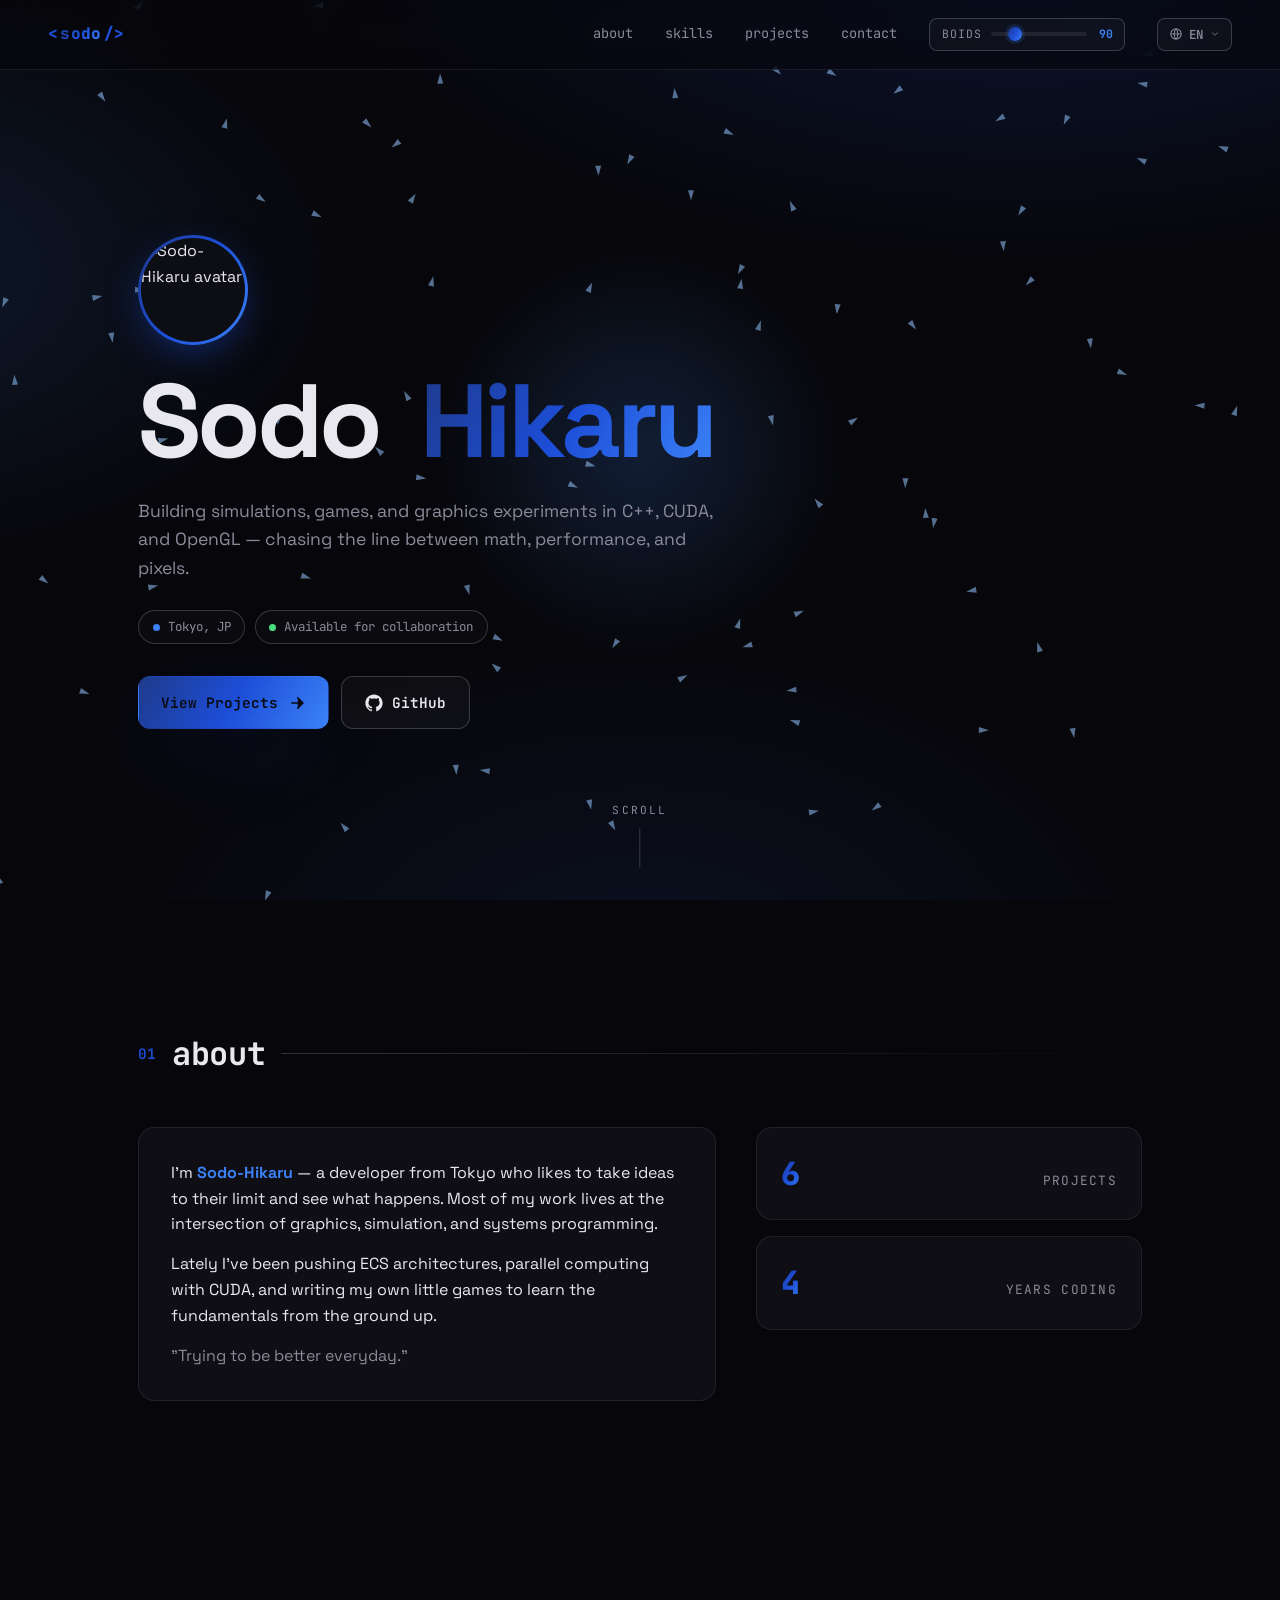
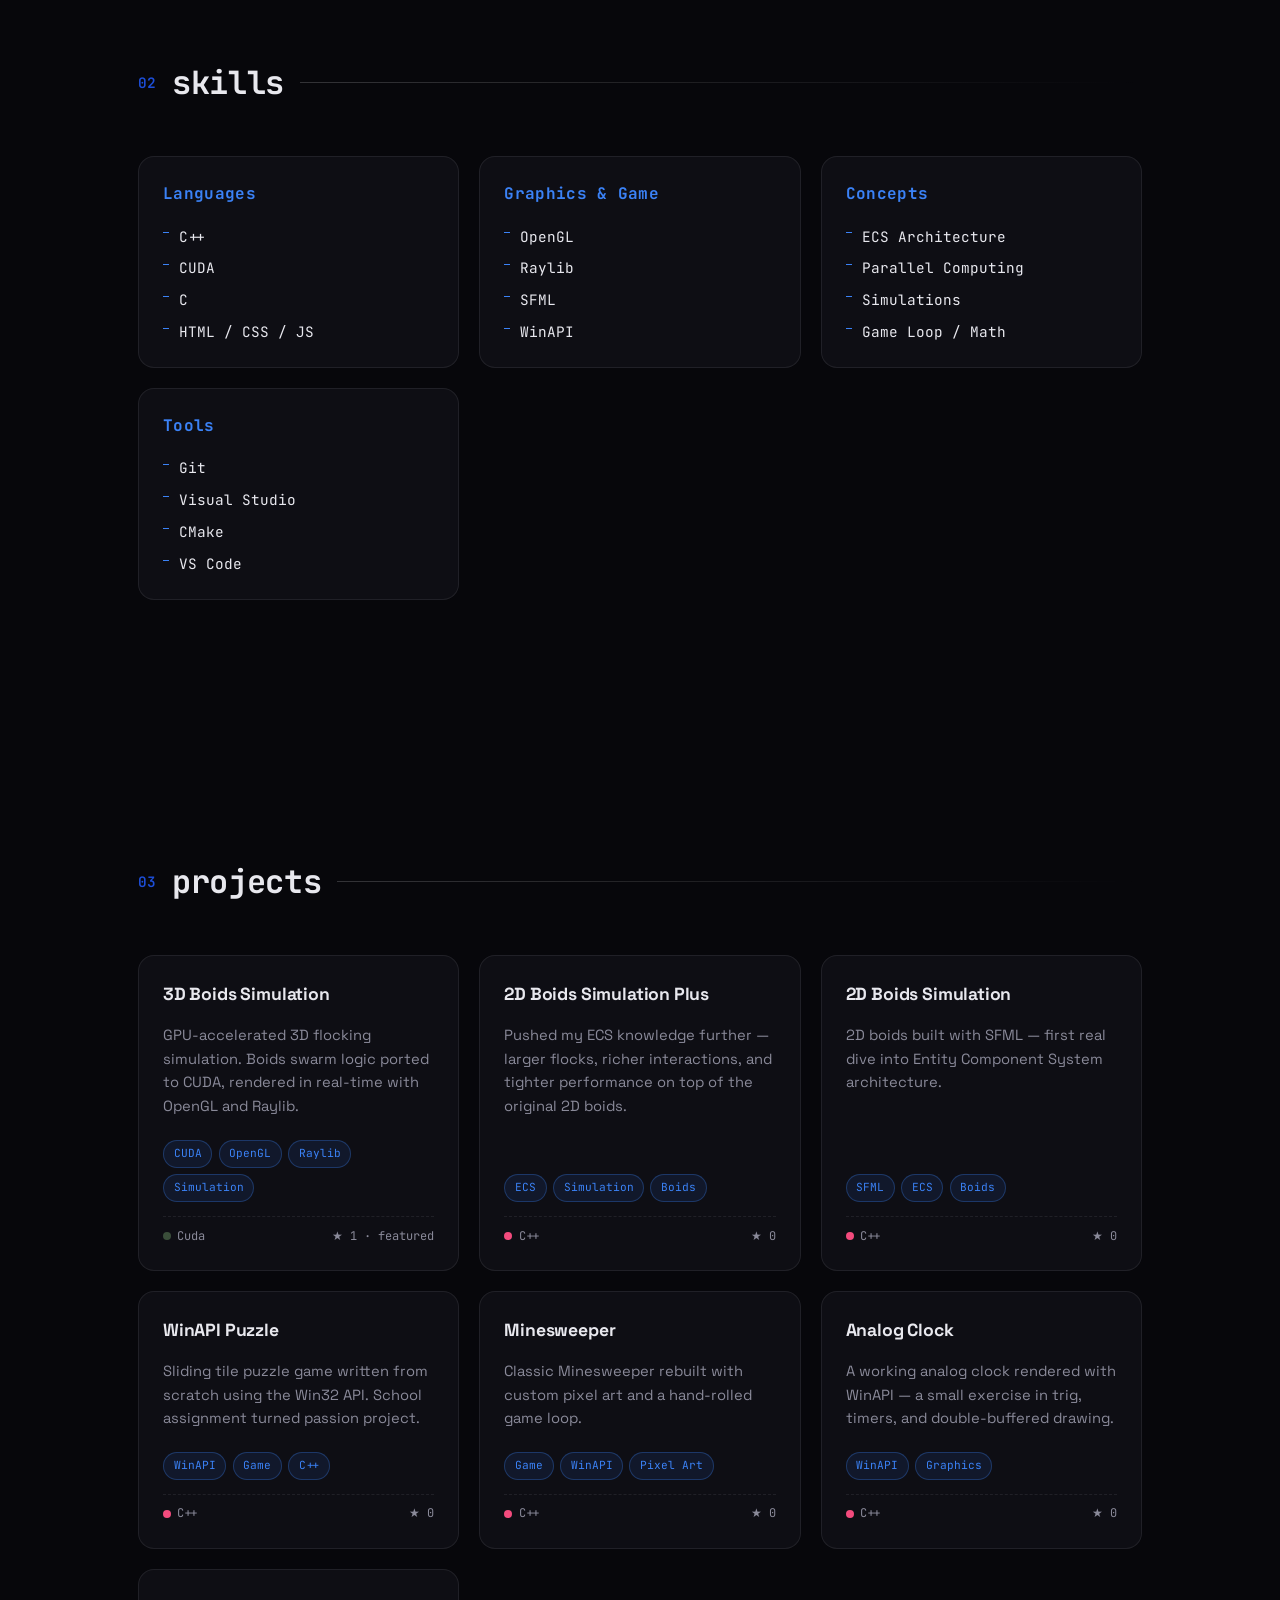
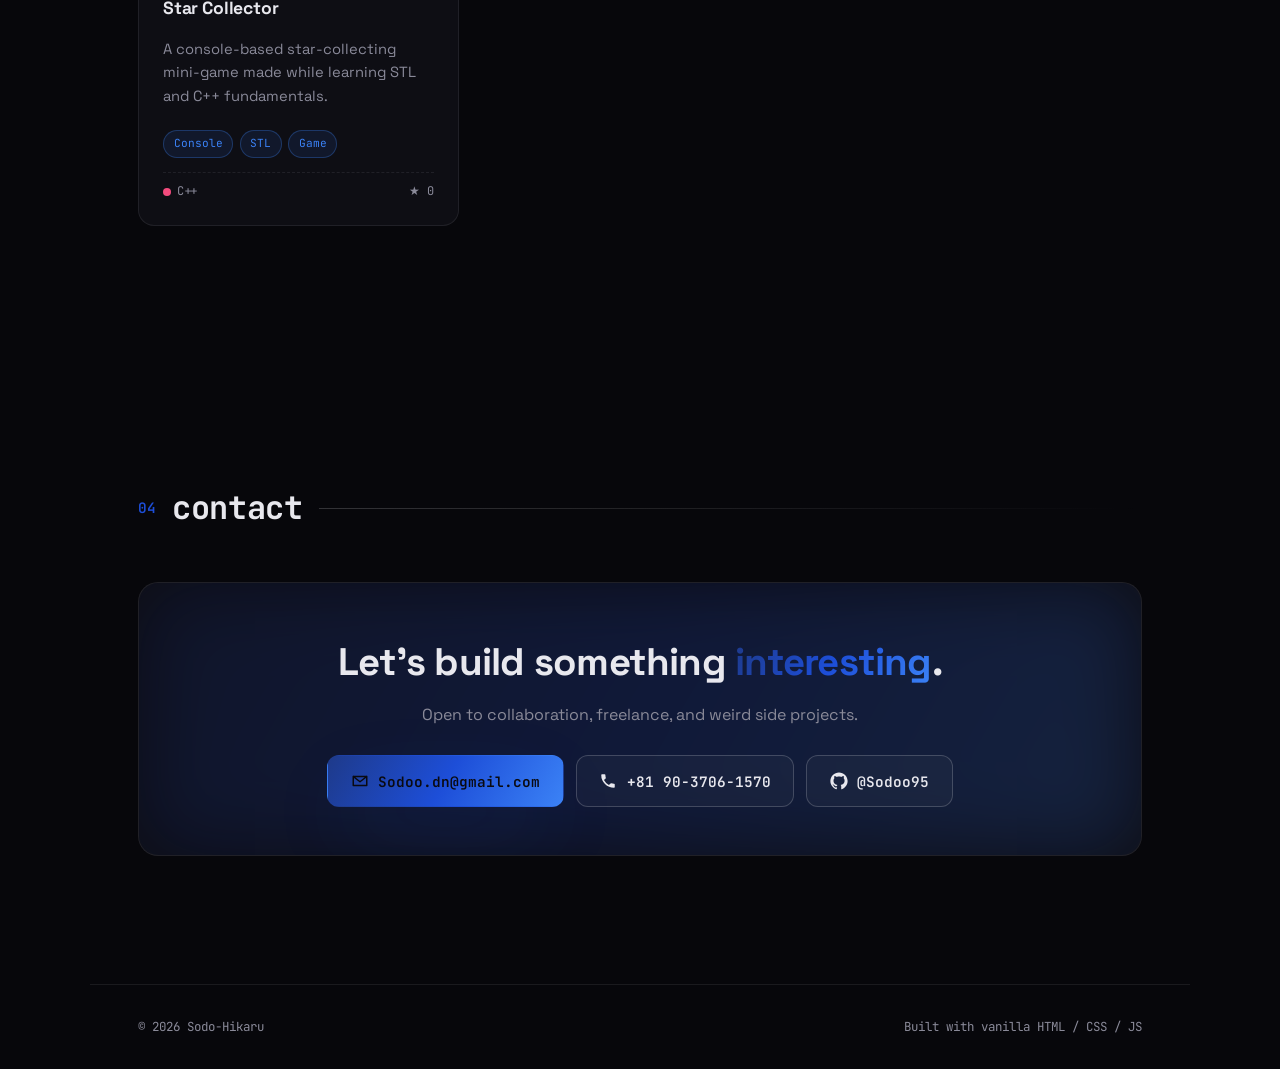
==== commit d1ef4c14: "feat: add boid count slider to nav" ====
--- a/index.html
+++ b/index.html
@@ -28,6 +28,11 @@
         <li><a href="#projects" data-i18n="nav.projects">projects</a></li>
         <li><a href="#contact" data-i18n="nav.contact">contact</a></li>
       </ul>
+      <label class="boid-control" title="Boid count">
+        <span class="boid-label">boids</span>
+        <input type="range" id="boid-slider" min="10" max="400" step="5" value="90" aria-label="Boid count" />
+        <span class="boid-count" id="boid-count">90</span>
+      </label>
       <div class="lang-switch">
         <button class="lang-btn" id="lang-btn" type="button" aria-haspopup="true" aria-expanded="false" aria-label="Change language">
           <svg viewBox="0 0 24 24" width="14" height="14" aria-hidden="true"><path fill="none" stroke="currentColor" stroke-width="1.8" stroke-linecap="round" stroke-linejoin="round" d="M12 3a9 9 0 1 0 0 18 9 9 0 0 0 0-18zM3 12h18M12 3a14 14 0 0 1 0 18M12 3a14 14 0 0 0 0 18"/></svg>
--- a/styles.css
+++ b/styles.css
@@ -114,6 +114,75 @@
   display: flex;
   align-items: center;
   gap: clamp(1rem, 3vw, 2rem);
+}
+
+/* ---------- Boid count slider ---------- */
+.boid-control {
+  display: inline-flex;
+  align-items: center;
+  gap: 0.55rem;
+  padding: 0.4rem 0.7rem;
+  background: rgba(255, 255, 255, 0.03);
+  border: 1px solid var(--border-strong);
+  border-radius: 8px;
+  font-family: var(--mono);
+  font-size: 0.72rem;
+  color: var(--muted);
+  user-select: none;
+}
+.boid-label { text-transform: uppercase; letter-spacing: 0.1em; }
+.boid-count {
+  min-width: 2.4ch;
+  text-align: right;
+  color: var(--accent-2);
+  font-weight: 700;
+}
+#boid-slider {
+  -webkit-appearance: none;
+  appearance: none;
+  width: 96px;
+  height: 4px;
+  background: rgba(255, 255, 255, 0.08);
+  border-radius: 999px;
+  outline: none;
+  cursor: pointer;
+}
+#boid-slider::-webkit-slider-thumb {
+  -webkit-appearance: none;
+  appearance: none;
+  width: 14px;
+  height: 14px;
+  border-radius: 50%;
+  background: var(--gradient);
+  border: 0;
+  box-shadow: 0 0 0 3px rgba(59, 130, 246, 0.15);
+  cursor: pointer;
+  transition: box-shadow 0.2s ease, transform 0.2s ease;
+}
+#boid-slider::-webkit-slider-thumb:hover {
+  box-shadow: 0 0 0 5px rgba(59, 130, 246, 0.25);
+  transform: scale(1.05);
+}
+#boid-slider::-moz-range-thumb {
+  width: 14px;
+  height: 14px;
+  border-radius: 50%;
+  background: #3b82f6;
+  border: 0;
+  cursor: pointer;
+}
+#boid-slider::-moz-range-track {
+  height: 4px;
+  background: rgba(255, 255, 255, 0.08);
+  border-radius: 999px;
+}
+
+@media (max-width: 900px) {
+  .boid-label { display: none; }
+  #boid-slider { width: 72px; }
+}
+@media (max-width: 480px) {
+  .boid-control { display: none; }
 }
 
 /* ---------- Language switcher ---------- */
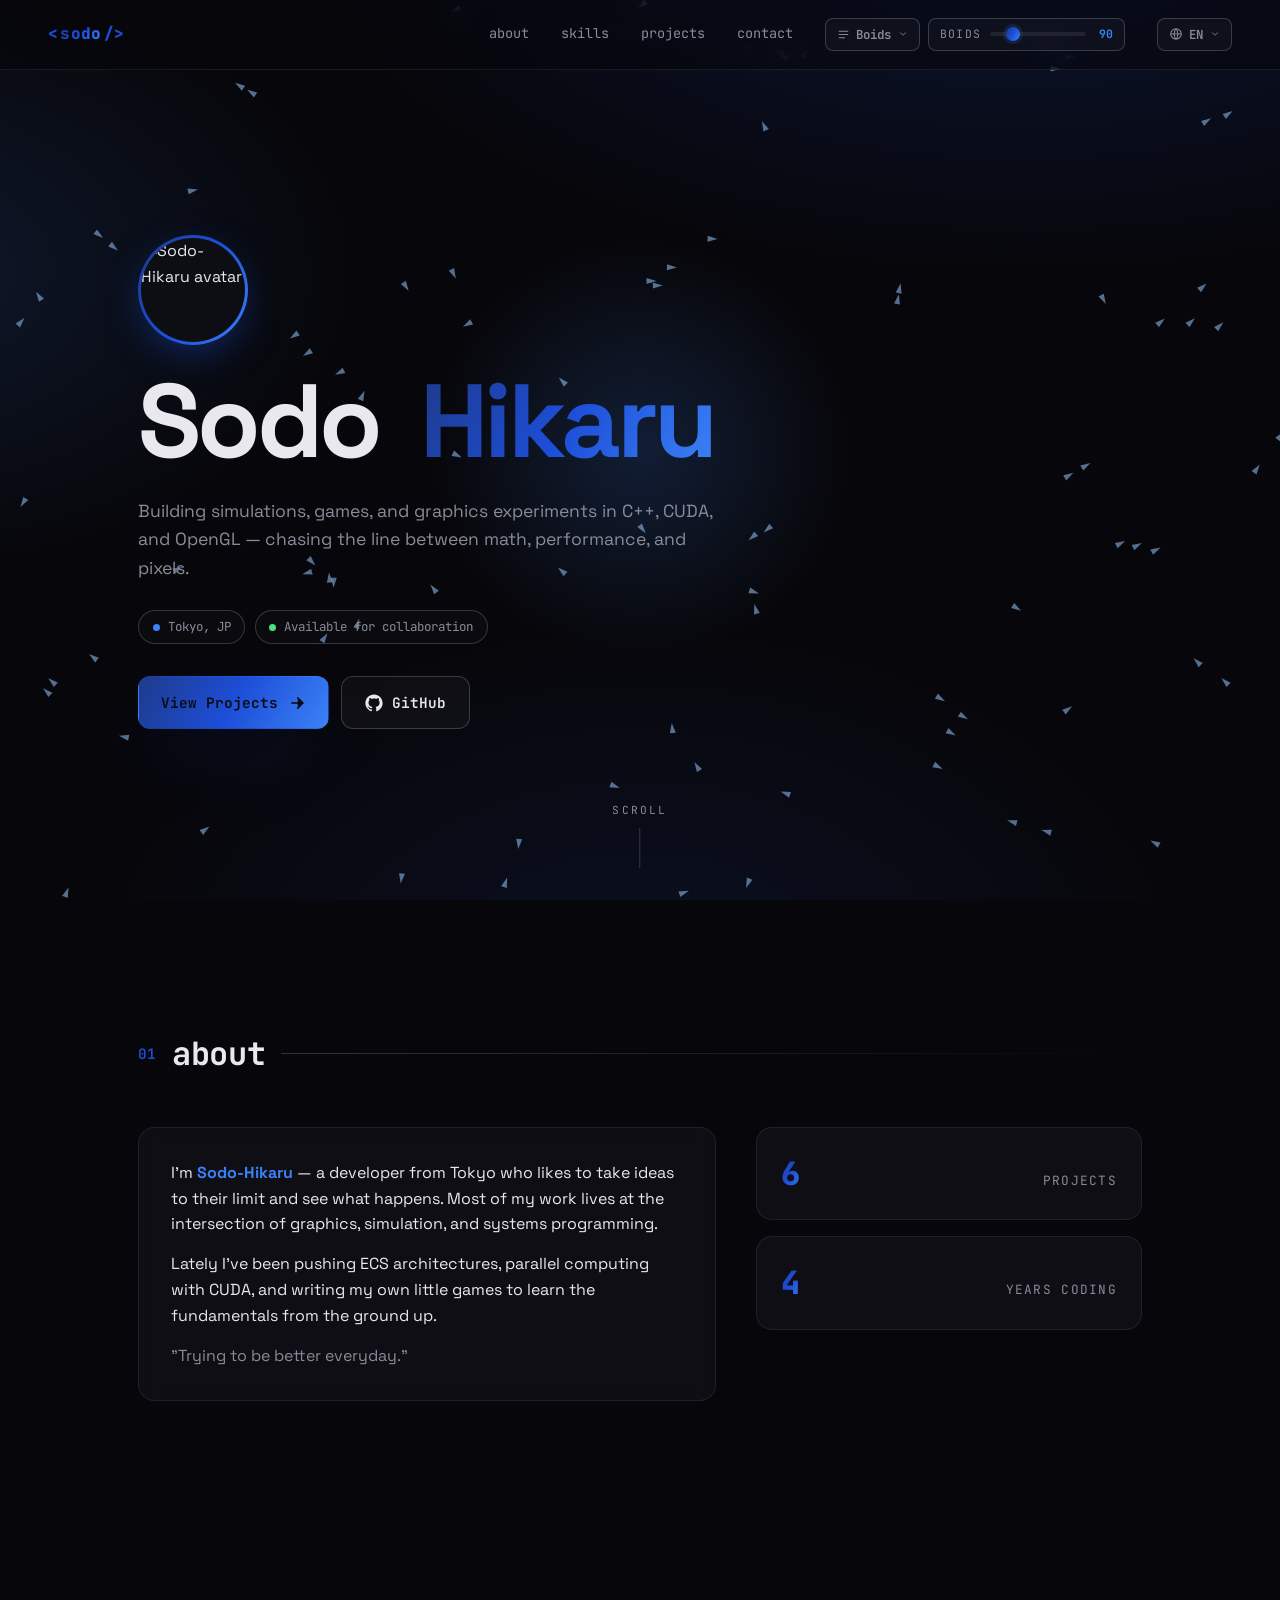
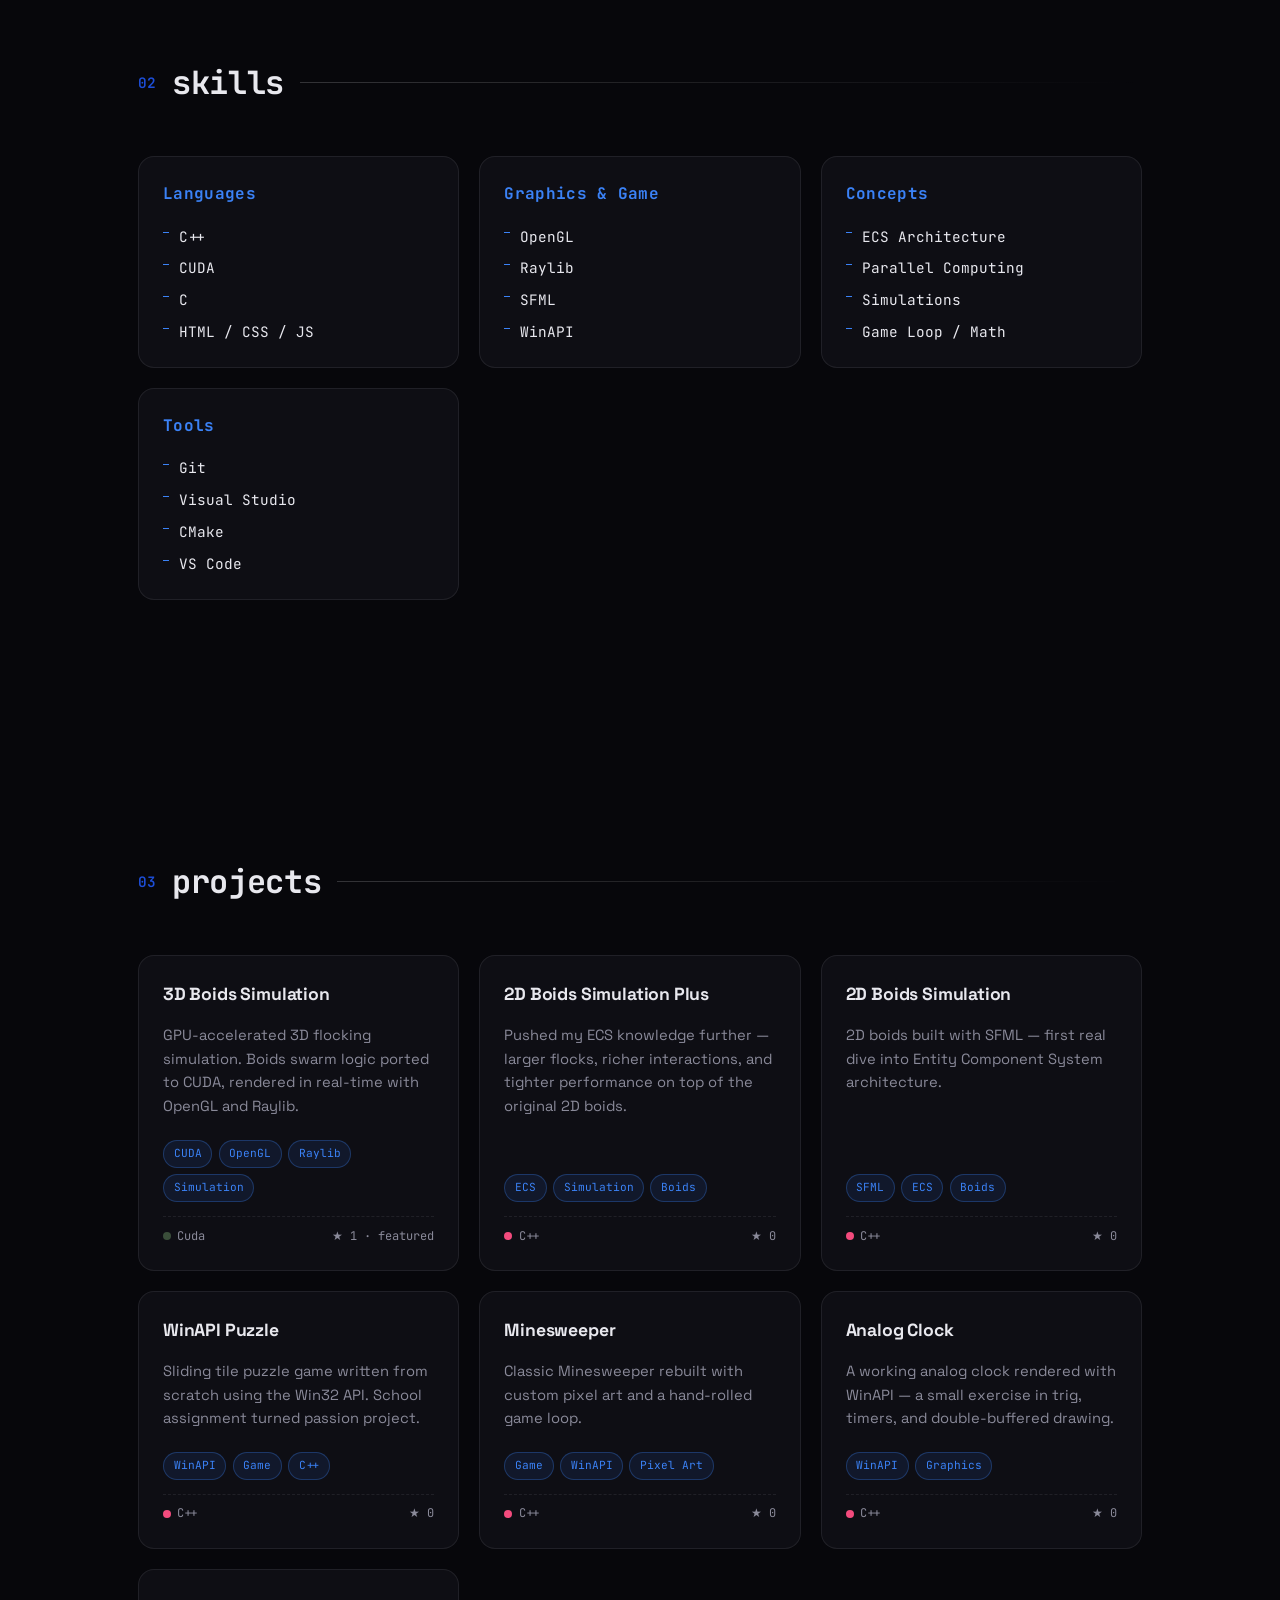
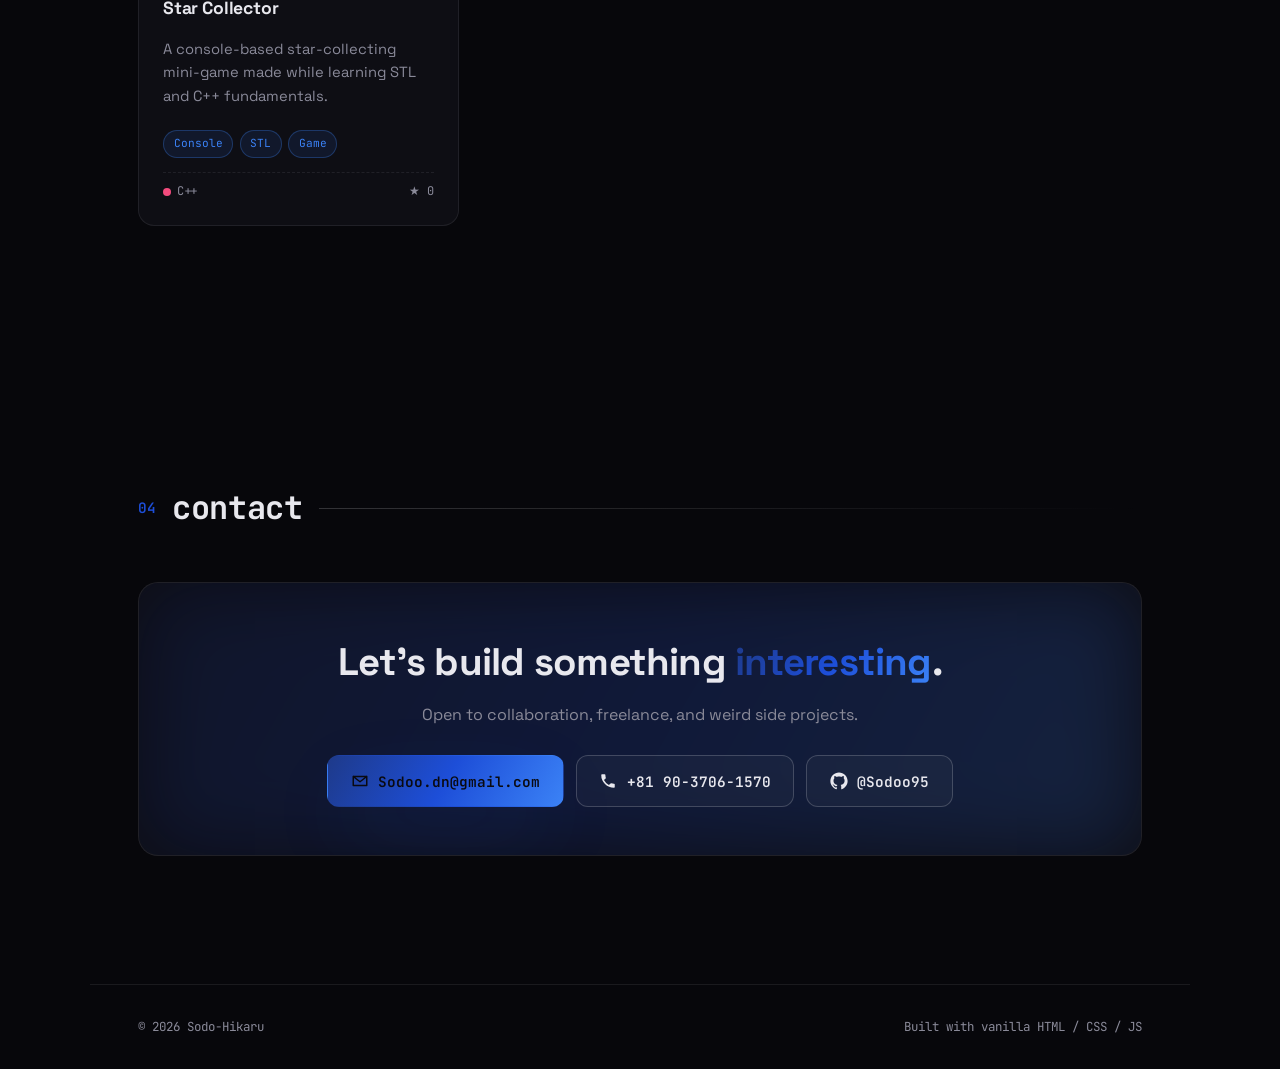
==== commit 405ade44: "feat: background sim selector with boids, game of life, particle life" ====
--- a/index.html
+++ b/index.html
@@ -28,11 +28,25 @@
         <li><a href="#projects" data-i18n="nav.projects">projects</a></li>
         <li><a href="#contact" data-i18n="nav.contact">contact</a></li>
       </ul>
-      <label class="boid-control" title="Boid count">
-        <span class="boid-label">boids</span>
-        <input type="range" id="boid-slider" min="10" max="400" step="5" value="90" aria-label="Boid count" />
-        <span class="boid-count" id="boid-count">90</span>
-      </label>
+      <div class="sim-control">
+        <div class="sim-select">
+          <button class="sim-btn" id="sim-btn" type="button" aria-haspopup="true" aria-expanded="false" aria-label="Change background simulation">
+            <svg viewBox="0 0 24 24" width="13" height="13" aria-hidden="true"><path fill="none" stroke="currentColor" stroke-width="1.8" stroke-linecap="round" stroke-linejoin="round" d="M4 6h16M4 12h16M4 18h10"/></svg>
+            <span class="sim-current">Boids</span>
+            <svg viewBox="0 0 24 24" width="10" height="10" aria-hidden="true"><path fill="none" stroke="currentColor" stroke-width="2" stroke-linecap="round" stroke-linejoin="round" d="M6 9l6 6 6-6"/></svg>
+          </button>
+          <ul class="sim-menu" id="sim-menu" role="menu">
+            <li><button type="button" data-sim="boids" role="menuitem">Boids</button></li>
+            <li><button type="button" data-sim="life" role="menuitem">Game of Life</button></li>
+            <li><button type="button" data-sim="particles" role="menuitem">Particle Life</button></li>
+          </ul>
+        </div>
+        <label class="sim-slider" title="Adjust simulation">
+          <span class="sim-slider-label" id="sim-label">boids</span>
+          <input type="range" id="sim-range" min="10" max="400" step="5" value="90" aria-label="Simulation parameter" />
+          <span class="sim-slider-count" id="sim-count">90</span>
+        </label>
+      </div>
       <div class="lang-switch">
         <button class="lang-btn" id="lang-btn" type="button" aria-haspopup="true" aria-expanded="false" aria-label="Change language">
           <svg viewBox="0 0 24 24" width="14" height="14" aria-hidden="true"><path fill="none" stroke="currentColor" stroke-width="1.8" stroke-linecap="round" stroke-linejoin="round" d="M12 3a9 9 0 1 0 0 18 9 9 0 0 0 0-18zM3 12h18M12 3a14 14 0 0 1 0 18M12 3a14 14 0 0 0 0 18"/></svg>
--- a/styles.css
+++ b/styles.css
@@ -116,8 +116,77 @@
   gap: clamp(1rem, 3vw, 2rem);
 }
 
-/* ---------- Boid count slider ---------- */
-.boid-control {
+/* ---------- Simulation control (selector + slider) ---------- */
+.sim-control {
+  display: inline-flex;
+  align-items: center;
+  gap: 0.5rem;
+}
+
+.sim-select { position: relative; }
+.sim-btn {
+  display: inline-flex;
+  align-items: center;
+  gap: 0.4rem;
+  padding: 0.45rem 0.7rem;
+  background: rgba(255, 255, 255, 0.03);
+  border: 1px solid var(--border-strong);
+  border-radius: 8px;
+  color: var(--muted);
+  font-family: var(--mono);
+  font-size: 0.78rem;
+  font-weight: 600;
+  cursor: pointer;
+  transition: color 0.2s ease, border-color 0.2s ease, background 0.2s ease;
+}
+.sim-btn:hover,
+.sim-btn[aria-expanded="true"] { color: var(--text); border-color: var(--accent-2); }
+
+.sim-menu {
+  position: absolute;
+  top: calc(100% + 8px);
+  left: 0;
+  min-width: 160px;
+  background: rgba(15, 15, 22, 0.96);
+  border: 1px solid var(--border-strong);
+  border-radius: 10px;
+  padding: 0.35rem;
+  list-style: none;
+  backdrop-filter: blur(14px);
+  -webkit-backdrop-filter: blur(14px);
+  box-shadow: 0 20px 50px -10px rgba(0, 0, 0, 0.6);
+  opacity: 0;
+  visibility: hidden;
+  transform: translateY(-4px);
+  transition: opacity 0.18s ease, transform 0.18s ease, visibility 0.18s;
+  z-index: 60;
+}
+.sim-menu.open {
+  opacity: 1;
+  visibility: visible;
+  transform: translateY(0);
+}
+.sim-menu li { margin: 0; }
+.sim-menu button {
+  width: 100%;
+  text-align: left;
+  padding: 0.55rem 0.75rem;
+  background: transparent;
+  border: 0;
+  border-radius: 6px;
+  color: var(--text);
+  font-family: var(--sans);
+  font-size: 0.88rem;
+  cursor: pointer;
+  transition: background 0.15s ease, color 0.15s ease;
+}
+.sim-menu button:hover { background: rgba(59, 130, 246, 0.12); color: var(--accent-2); }
+.sim-menu button.active {
+  background: rgba(59, 130, 246, 0.18);
+  color: var(--accent-2);
+}
+
+.sim-slider {
   display: inline-flex;
   align-items: center;
   gap: 0.55rem;
@@ -130,14 +199,14 @@
   color: var(--muted);
   user-select: none;
 }
-.boid-label { text-transform: uppercase; letter-spacing: 0.1em; }
-.boid-count {
-  min-width: 2.4ch;
+.sim-slider-label { text-transform: uppercase; letter-spacing: 0.1em; min-width: 5.5ch; }
+.sim-slider-count {
+  min-width: 2.6ch;
   text-align: right;
   color: var(--accent-2);
   font-weight: 700;
 }
-#boid-slider {
+#sim-range {
   -webkit-appearance: none;
   appearance: none;
   width: 96px;
@@ -147,7 +216,7 @@
   outline: none;
   cursor: pointer;
 }
-#boid-slider::-webkit-slider-thumb {
+#sim-range::-webkit-slider-thumb {
   -webkit-appearance: none;
   appearance: none;
   width: 14px;
@@ -159,11 +228,11 @@
   cursor: pointer;
   transition: box-shadow 0.2s ease, transform 0.2s ease;
 }
-#boid-slider::-webkit-slider-thumb:hover {
+#sim-range::-webkit-slider-thumb:hover {
   box-shadow: 0 0 0 5px rgba(59, 130, 246, 0.25);
   transform: scale(1.05);
 }
-#boid-slider::-moz-range-thumb {
+#sim-range::-moz-range-thumb {
   width: 14px;
   height: 14px;
   border-radius: 50%;
@@ -171,18 +240,21 @@
   border: 0;
   cursor: pointer;
 }
-#boid-slider::-moz-range-track {
+#sim-range::-moz-range-track {
   height: 4px;
   background: rgba(255, 255, 255, 0.08);
   border-radius: 999px;
 }
 
-@media (max-width: 900px) {
-  .boid-label { display: none; }
-  #boid-slider { width: 72px; }
+@media (max-width: 1024px) {
+  .sim-slider-label { display: none; }
+  #sim-range { width: 70px; }
+}
+@media (max-width: 720px) {
+  .sim-slider { display: none; }
 }
 @media (max-width: 480px) {
-  .boid-control { display: none; }
+  .sim-control { display: none; }
 }
 
 /* ---------- Language switcher ---------- */
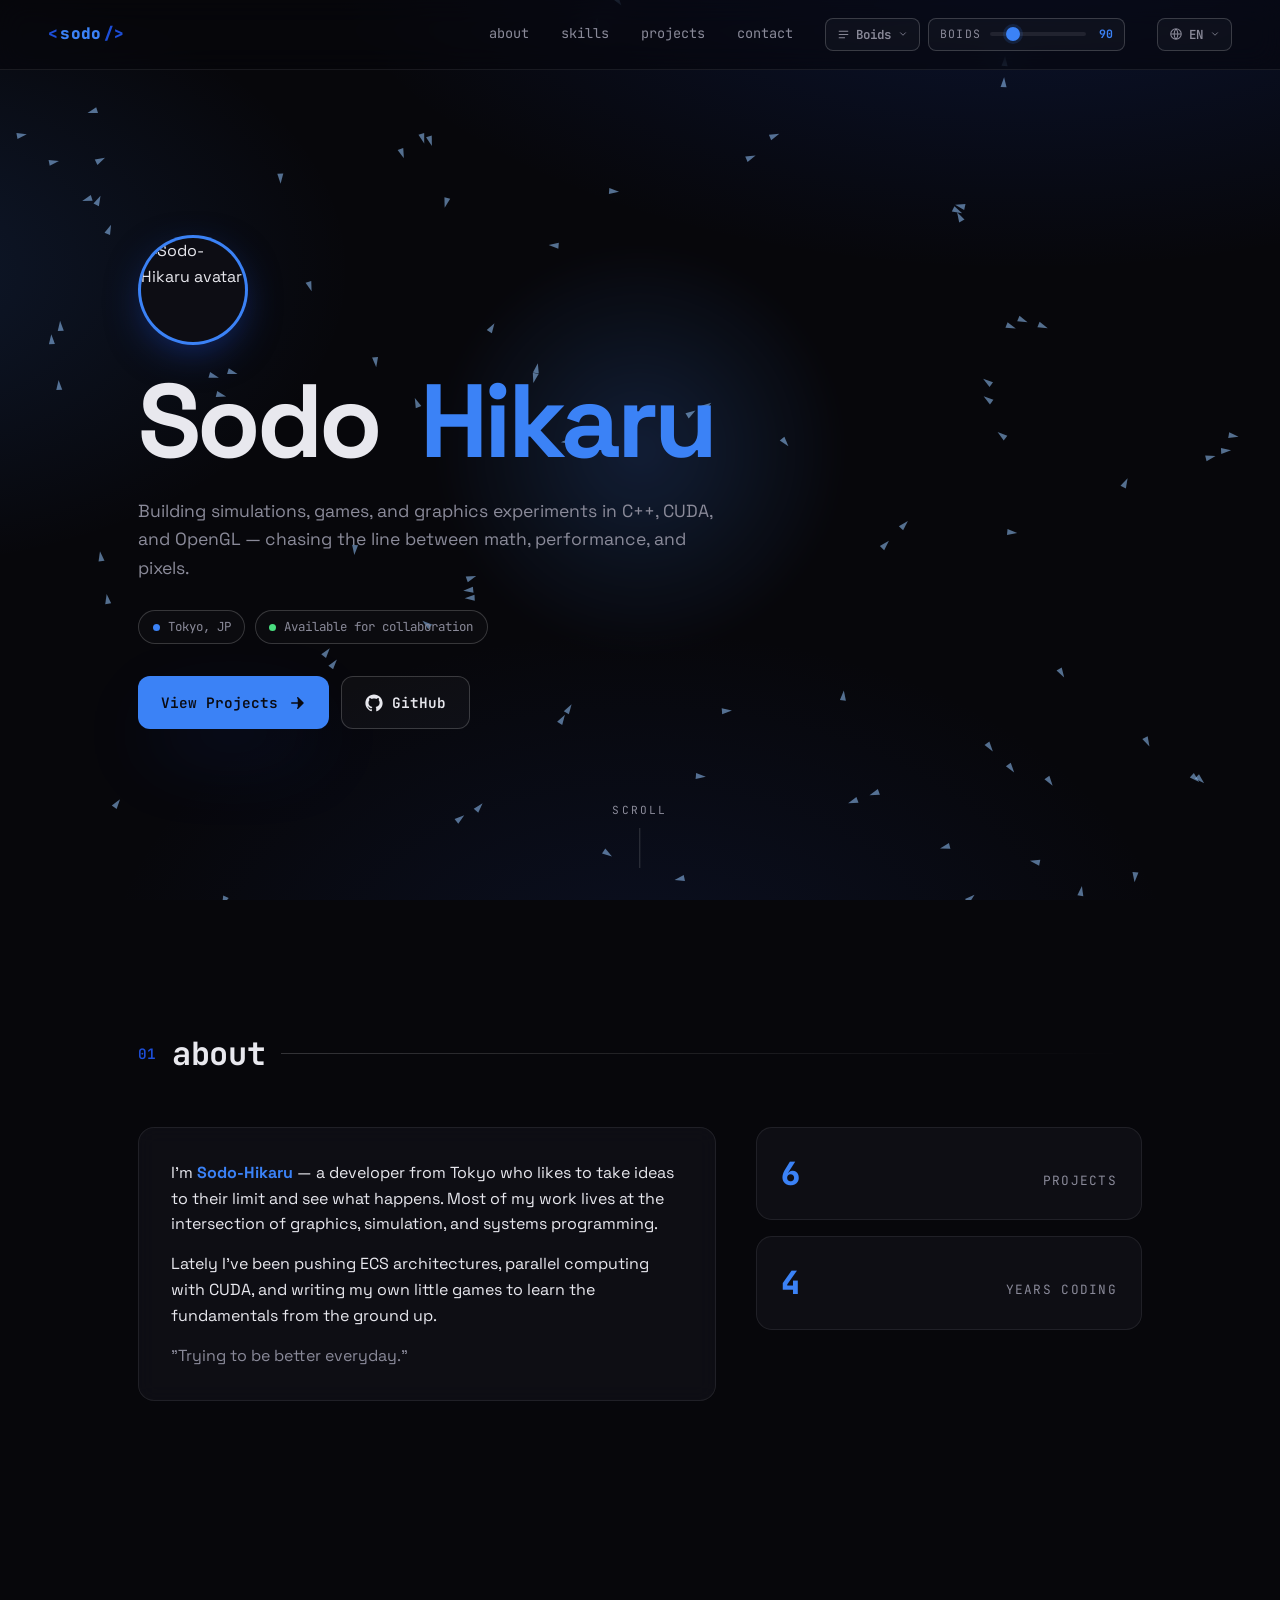
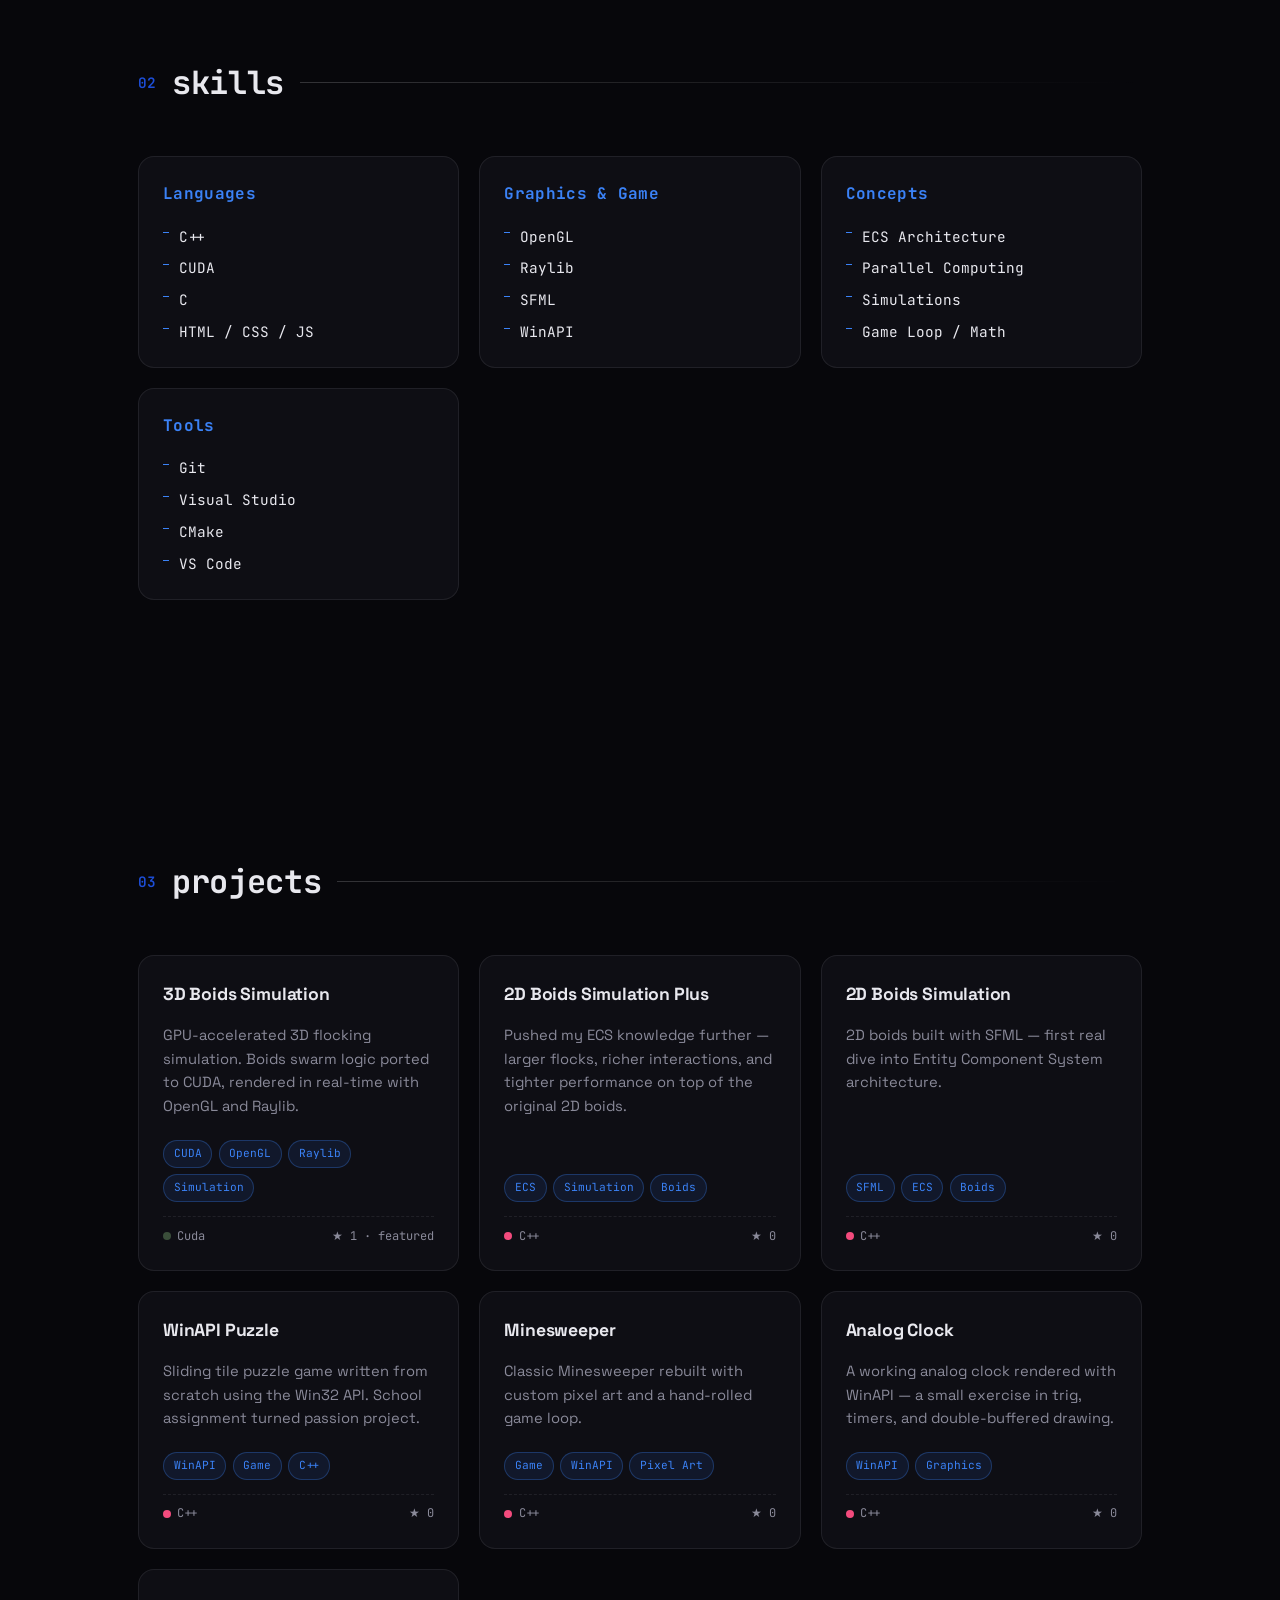
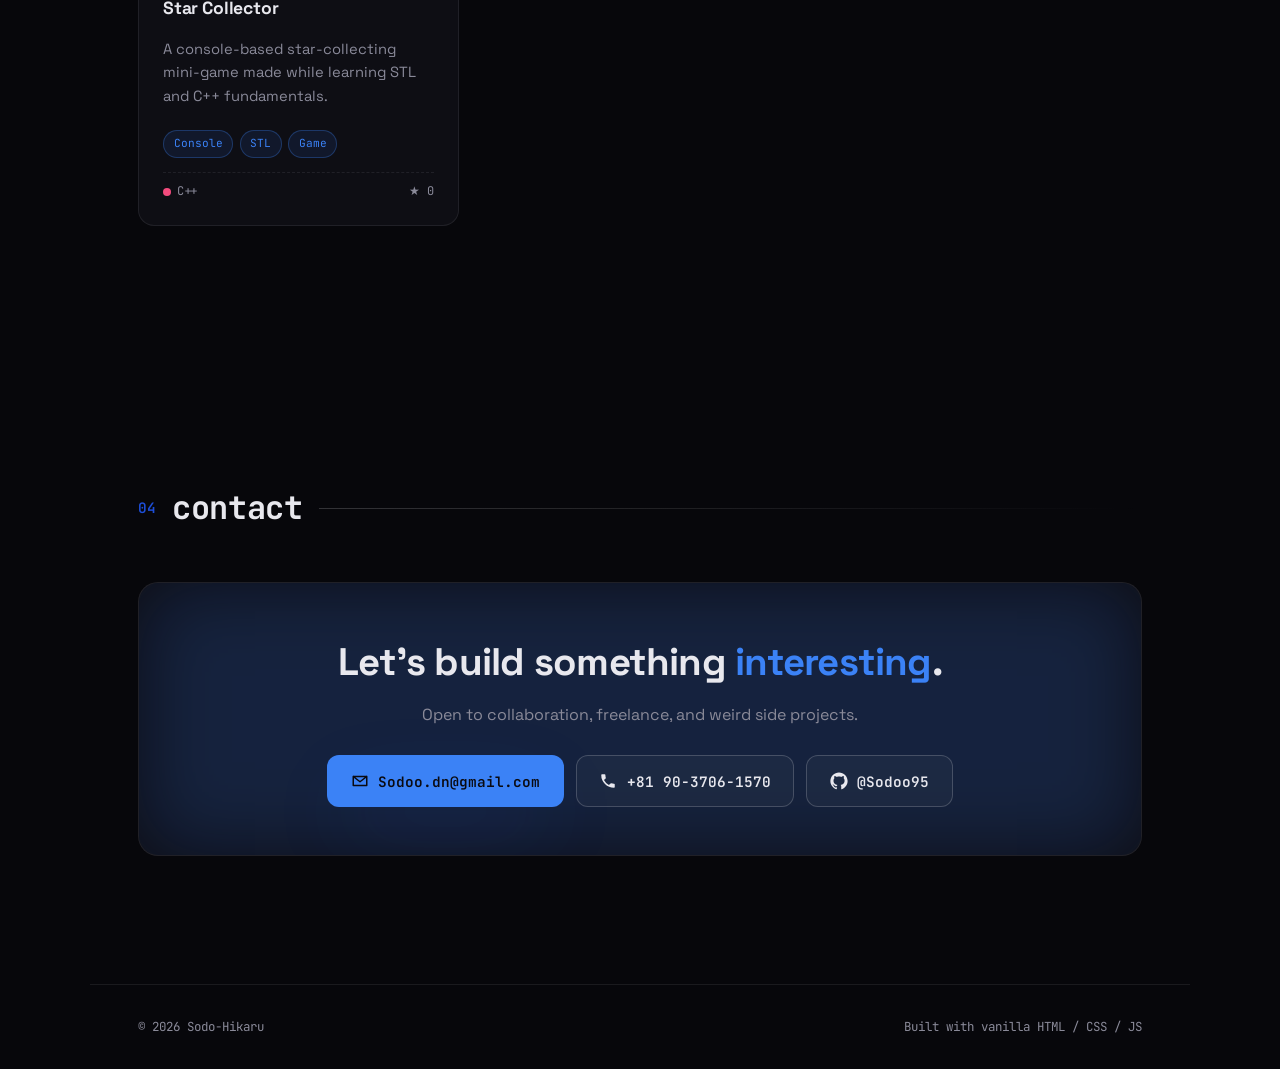
==== commit 5f8f48c1: "feat: project detail sub-pages with structure, tech, and architecture diagrams" ====
--- a/index.html
+++ b/index.html
@@ -230,6 +230,7 @@
     <span class="muted" data-i18n="footer.built">Built with vanilla HTML / CSS / JS</span>
   </footer>
 
+  <script src="data.js" defer></script>
   <script src="script.js" defer></script>
 </body>
 </html>
--- a/styles.css
+++ b/styles.css
@@ -12,7 +12,7 @@
   --accent: #1d4ed8;
   --accent-2: #3b82f6;
   --accent-3: #1e3a8a;
-  --gradient: linear-gradient(120deg, #1e3a8a 0%, #1d4ed8 50%, #3b82f6 100%);
+  --gradient: #3b82f6;
   --shadow: 0 30px 80px -20px rgba(29, 78, 216, 0.45);
   --mono: 'JetBrains Mono', ui-monospace, SFMono-Regular, Menlo, monospace;
   --sans: 'Space Grotesk', system-ui, -apple-system, Segoe UI, Roboto, sans-serif;
@@ -794,6 +794,176 @@
   z-index: 2;
 }
 
+/* ---------- Project sub-page ---------- */
+.project-page .bg-static {
+  position: fixed;
+  inset: 0;
+  z-index: 0;
+  pointer-events: none;
+  background:
+    radial-gradient(1200px 600px at 80% -10%, rgba(29, 78, 216, 0.18), transparent 60%),
+    radial-gradient(800px 500px at -10% 30%, rgba(59, 130, 246, 0.12), transparent 60%),
+    radial-gradient(900px 600px at 50% 110%, rgba(30, 58, 138, 0.16), transparent 60%),
+    var(--bg);
+}
+
+.project-main {
+  position: relative;
+  z-index: 2;
+  max-width: 980px;
+  margin: 0 auto;
+  padding: 7rem clamp(1.25rem, 5vw, 3rem) 4rem;
+}
+
+.project-actions {
+  display: flex;
+  flex-wrap: wrap;
+  gap: 0.75rem;
+  justify-content: space-between;
+  align-items: center;
+  margin-bottom: 2.5rem;
+}
+.project-actions .btn {
+  padding: 0.7rem 1.1rem;
+  font-size: 0.85rem;
+}
+
+.project-hero {
+  display: grid;
+  grid-template-columns: 1.1fr 1fr;
+  gap: 2rem;
+  align-items: center;
+  margin-bottom: 3.5rem;
+  padding-bottom: 2.5rem;
+  border-bottom: 1px solid var(--border);
+}
+@media (max-width: 760px) {
+  .project-hero { grid-template-columns: 1fr; }
+}
+
+.project-hero-media {
+  aspect-ratio: 16 / 10;
+  border-radius: 16px;
+  overflow: hidden;
+  background: #050509;
+  border: 1px solid var(--border);
+  box-shadow: 0 30px 80px -20px rgba(29, 78, 216, 0.35);
+}
+.project-hero-media img {
+  width: 100%; height: 100%;
+  object-fit: cover;
+  display: block;
+}
+
+.project-hero-title {
+  font-size: clamp(1.8rem, 4vw, 2.6rem);
+  font-weight: 700;
+  letter-spacing: -0.02em;
+  margin-bottom: 0.8rem;
+  line-height: 1.1;
+}
+.project-hero-desc {
+  color: var(--muted);
+  margin-bottom: 1.2rem;
+  line-height: 1.6;
+}
+.project-hero-meta {
+  display: flex;
+  align-items: center;
+  gap: 1rem;
+  font-family: var(--mono);
+  font-size: 0.78rem;
+  color: var(--muted);
+  margin-top: 1rem;
+  padding-top: 1rem;
+  border-top: 1px dashed var(--border);
+}
+.project-hero-meta .lang {
+  display: inline-flex;
+  align-items: center;
+  gap: 0.5rem;
+}
+.project-hero-meta .lang::before {
+  content: '';
+  width: 9px; height: 9px;
+  border-radius: 50%;
+  background: var(--lang-color, var(--accent-2));
+}
+
+.project-section {
+  margin-bottom: 3rem;
+}
+.project-section-title {
+  font-family: var(--mono);
+  font-size: 0.9rem;
+  font-weight: 700;
+  letter-spacing: 0.1em;
+  text-transform: uppercase;
+  color: var(--accent-2);
+  margin-bottom: 1.2rem;
+  padding-bottom: 0.6rem;
+  border-bottom: 1px solid var(--border);
+}
+.project-overview {
+  color: var(--text);
+  line-height: 1.75;
+  font-size: 1.02rem;
+  max-width: 70ch;
+}
+
+.tech-grid {
+  display: flex;
+  flex-wrap: wrap;
+  gap: 0.55rem;
+}
+.tech-chip {
+  font-family: var(--mono);
+  font-size: 0.8rem;
+  padding: 0.45rem 0.85rem;
+  border-radius: 999px;
+  background: rgba(59, 130, 246, 0.10);
+  color: var(--accent-2);
+  border: 1px solid rgba(59, 130, 246, 0.3);
+}
+
+.project-tree {
+  background: rgba(10, 10, 15, 0.7);
+  border: 1px solid var(--border-strong);
+  border-radius: 12px;
+  padding: 1.2rem 1.4rem;
+  overflow-x: auto;
+  font-family: var(--mono);
+  font-size: 0.83rem;
+  line-height: 1.65;
+  color: var(--text);
+  white-space: pre;
+}
+.project-tree code { font: inherit; color: inherit; }
+
+.diagram-wrap {
+  display: flex;
+  justify-content: center;
+  padding: 1.5rem 1rem;
+  background: rgba(10, 10, 15, 0.5);
+  border: 1px solid var(--border);
+  border-radius: 14px;
+  overflow-x: auto;
+}
+.diagram-svg {
+  width: 100%;
+  max-width: 540px;
+  height: auto;
+}
+
+.project-not-found {
+  text-align: center;
+  padding: 6rem 1rem;
+}
+.project-not-found h1 {
+  font-size: 1.8rem;
+  margin-bottom: 0.8rem;
+}
+
 /* ---------- Reveal animation ---------- */
 .reveal {
   opacity: 0;
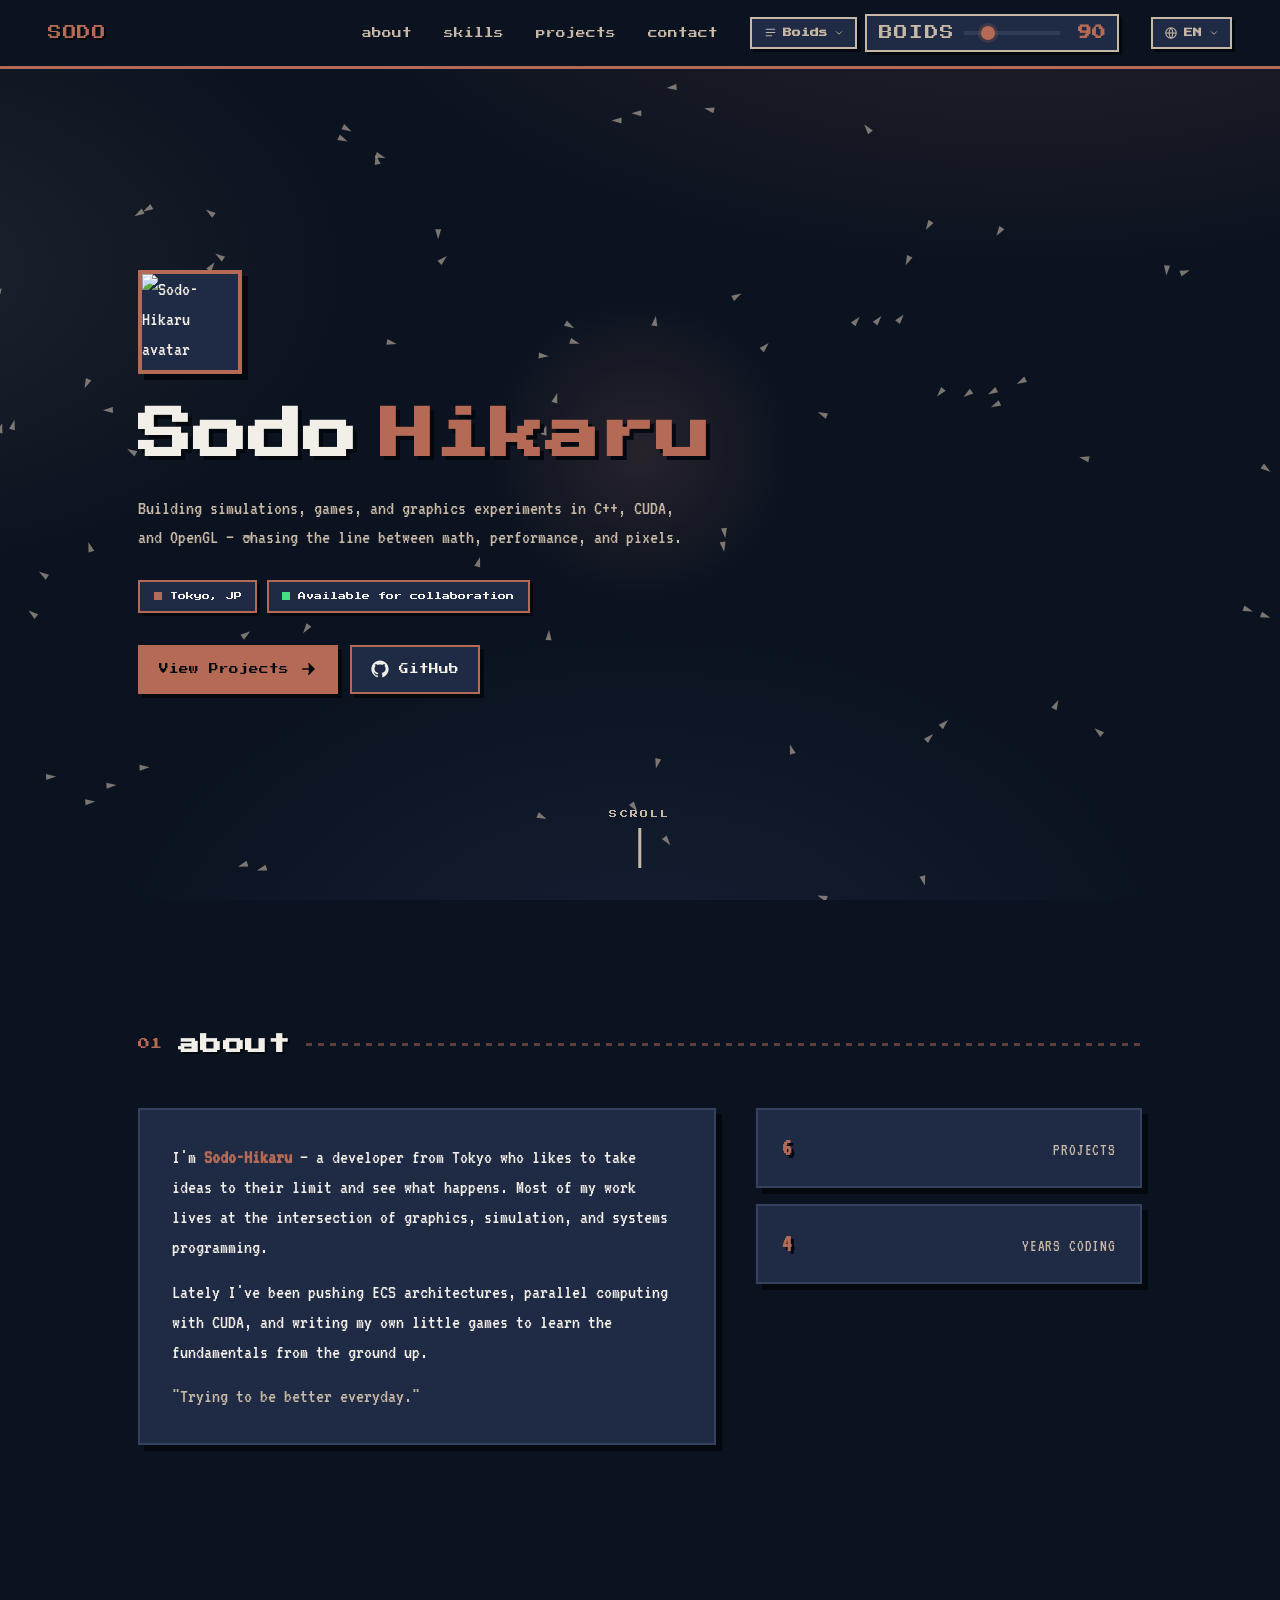
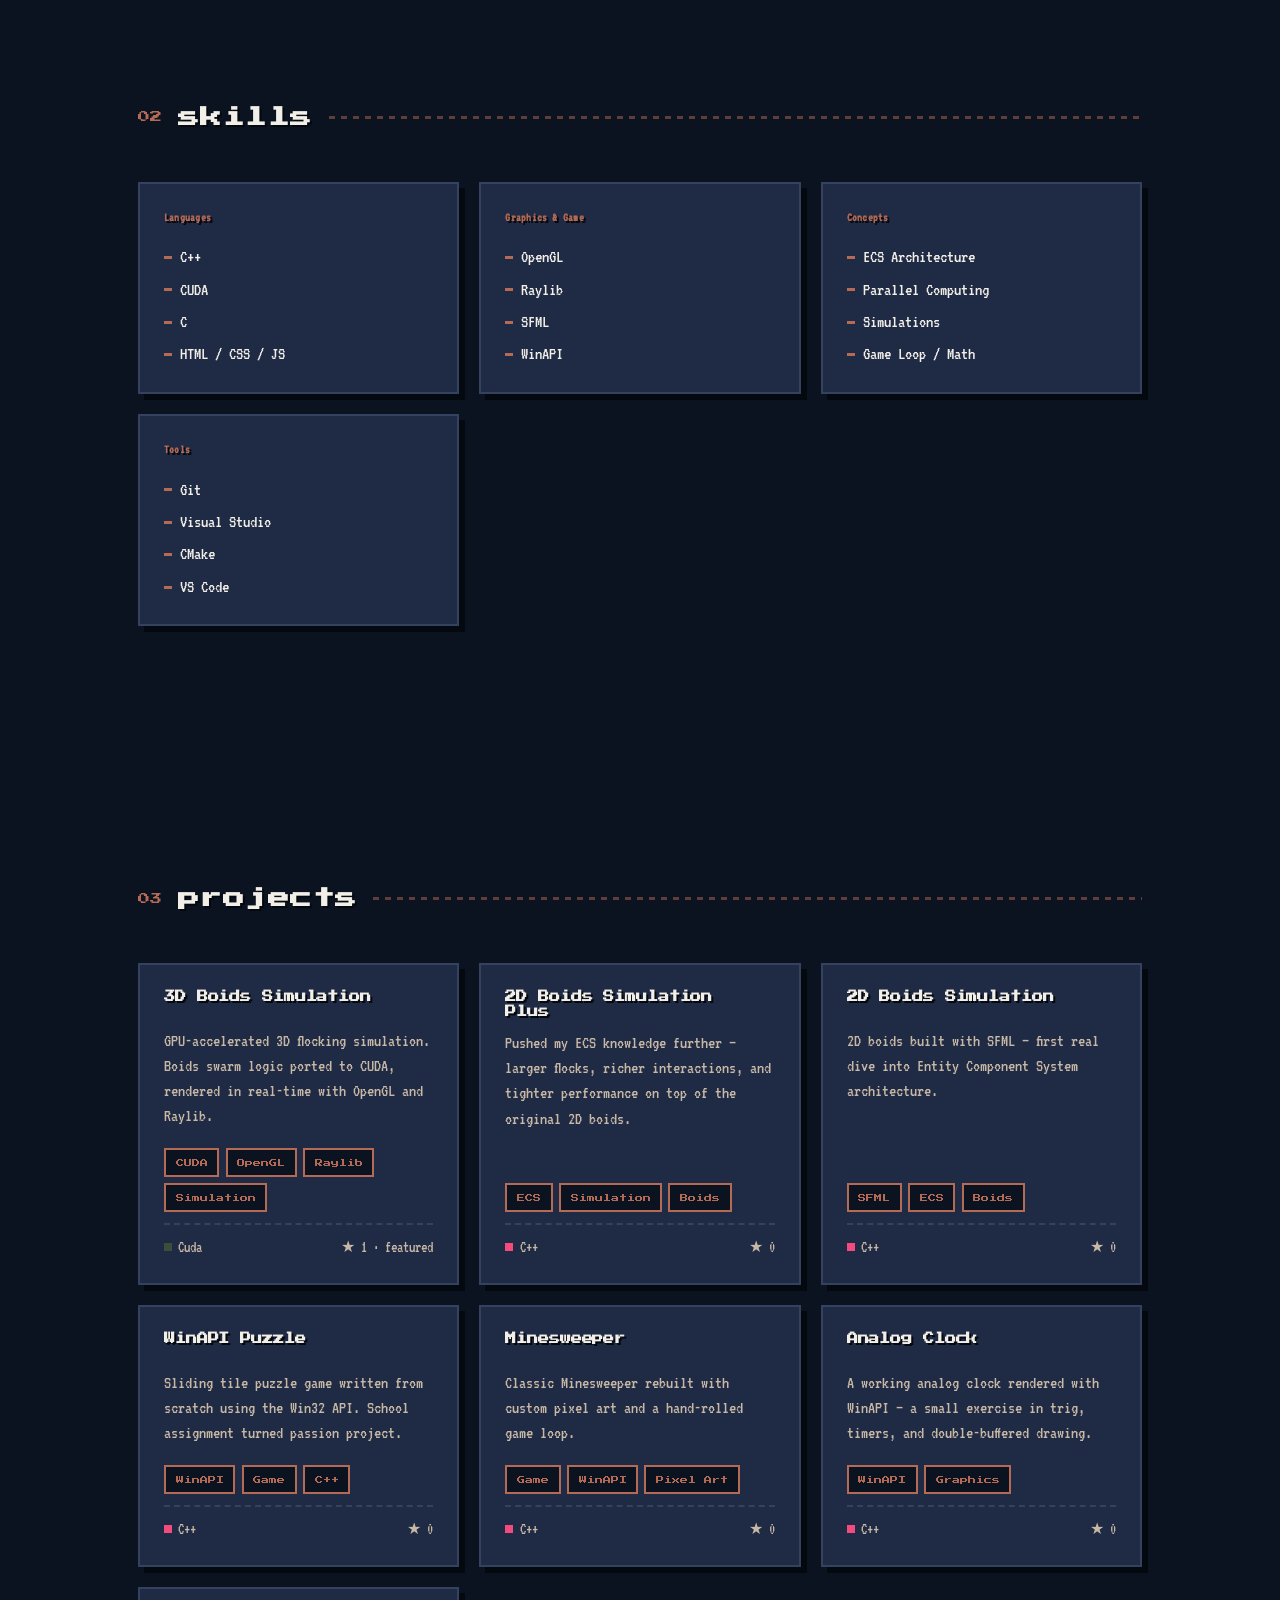
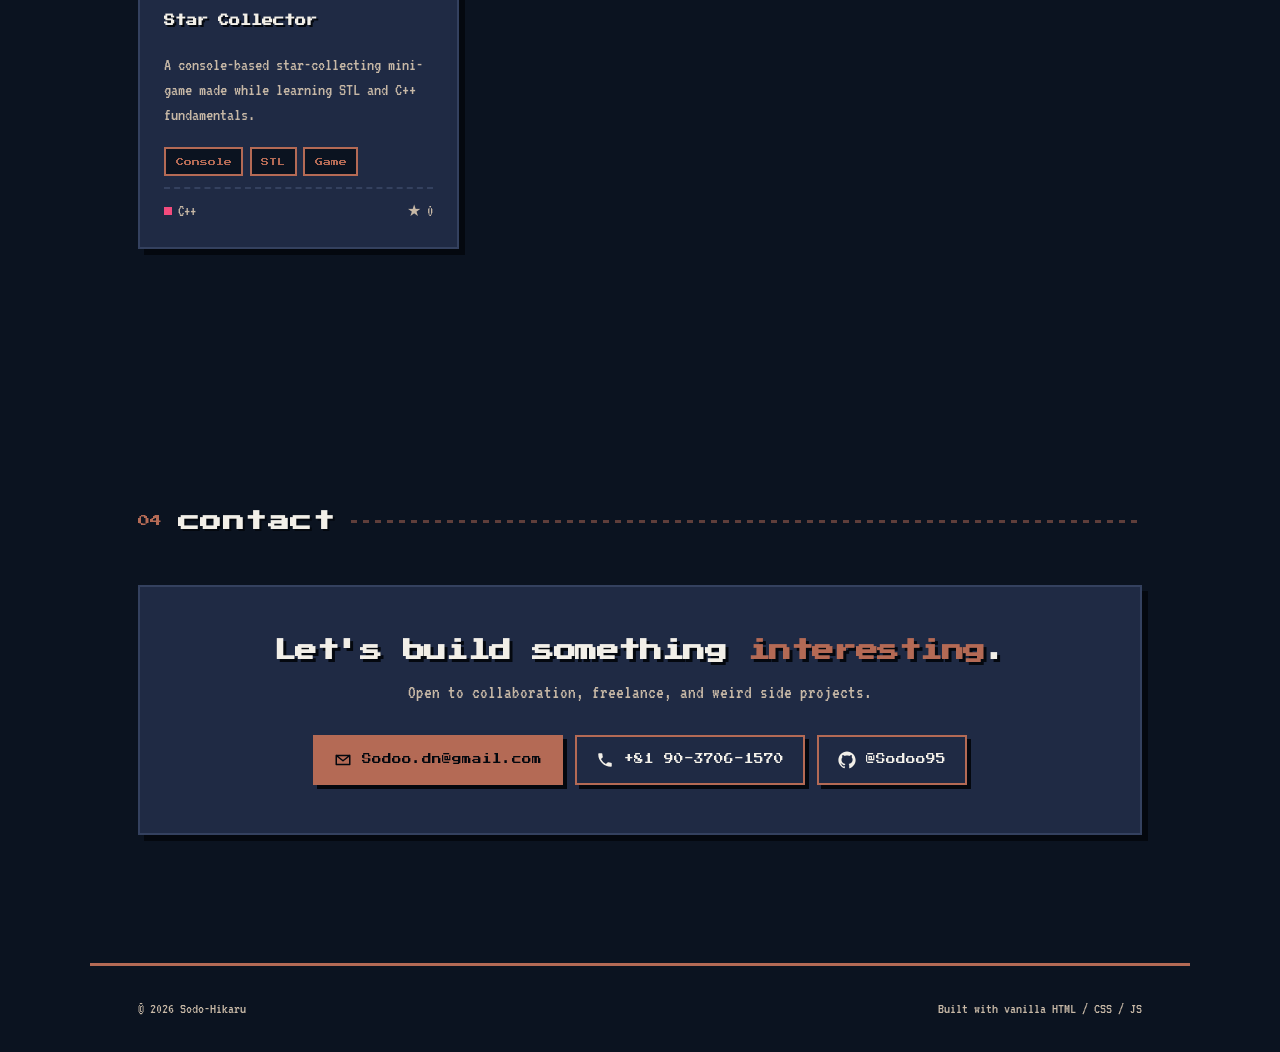
==== commit e87a3ef2: "feat: switch to Midnight Linen color palette" ====
--- a/index.html
+++ b/index.html
@@ -7,7 +7,7 @@
   <meta name="description" content="Sodo-Hikaru — C++ / CUDA / OpenGL developer based in Tokyo. Simulations, games, and ECS experiments." />
   <link rel="preconnect" href="https://fonts.googleapis.com" />
   <link rel="preconnect" href="https://fonts.gstatic.com" crossorigin />
-  <link href="https://fonts.googleapis.com/css2?family=JetBrains+Mono:wght@400;600;800&family=Space+Grotesk:wght@400;500;700&display=swap" rel="stylesheet" />
+  <link href="https://fonts.googleapis.com/css2?family=Press+Start+2P&family=VT323&display=swap" rel="stylesheet" />
   <link rel="stylesheet" href="styles.css" />
 </head>
 <body>
@@ -16,11 +16,7 @@
   <div class="cursor-glow" id="cursor-glow" aria-hidden="true"></div>
 
   <nav class="nav">
-    <a href="#top" class="logo">
-      <span class="logo-bracket">&lt;</span>
-      <span class="logo-name">sodo</span>
-      <span class="logo-bracket">/&gt;</span>
-    </a>
+    <a href="#top" class="logo">SODO</a>
     <div class="nav-right">
       <ul class="nav-links">
         <li><a href="#about" data-i18n="nav.about">about</a></li>
--- a/styles.css
+++ b/styles.css
@@ -2,20 +2,21 @@
 *, *::before, *::after { box-sizing: border-box; margin: 0; padding: 0; }
 
 :root {
-  --bg: #07070b;
-  --bg-soft: #0d0d14;
-  --panel: rgba(20, 20, 30, 0.55);
-  --border: rgba(255, 255, 255, 0.08);
-  --border-strong: rgba(255, 255, 255, 0.18);
-  --text: #e8e8ee;
-  --muted: #8a8a99;
-  --accent: #1d4ed8;
-  --accent-2: #3b82f6;
-  --accent-3: #1e3a8a;
-  --gradient: #3b82f6;
-  --shadow: 0 30px 80px -20px rgba(29, 78, 216, 0.45);
-  --mono: 'JetBrains Mono', ui-monospace, SFMono-Regular, Menlo, monospace;
-  --sans: 'Space Grotesk', system-ui, -apple-system, Segoe UI, Roboto, sans-serif;
+  --bg: #0b1320;
+  --bg-soft: #1f2a44;
+  --panel: #1f2a44;
+  --border: #34415f;
+  --border-strong: #c7b8a6;
+  --text: #f2efe8;
+  --muted: #c7b8a6;
+  --accent: #b46a55;
+  --accent-2: #b46a55;
+  --accent-3: #8f4f3e;
+  --gradient: #b46a55;
+  --shadow: 6px 6px 0 #04080f;
+  --pixel: 'Press Start 2P', monospace;
+  --mono: 'VT323', ui-monospace, monospace;
+  --sans: 'VT323', ui-monospace, monospace;
 }
 
 html { scroll-behavior: smooth; }
@@ -24,16 +25,38 @@
   background: var(--bg);
   color: var(--text);
   font-family: var(--sans);
-  font-size: 16px;
-  line-height: 1.6;
+  font-size: 20px;
+  line-height: 1.5;
   overflow-x: hidden;
-  -webkit-font-smoothing: antialiased;
-  -moz-osx-font-smoothing: grayscale;
+  -webkit-font-smoothing: none;
+  font-smooth: never;
+  image-rendering: pixelated;
 }
 
 a { color: inherit; text-decoration: none; }
 ul { list-style: none; }
-img { max-width: 100%; display: block; }
+img { max-width: 100%; display: block; image-rendering: pixelated; }
+
+/* ---------- Pixel-art theme overrides ---------- */
+/* Sharp corners everywhere — pixels have no curves */
+*, *::before, *::after { border-radius: 0 !important; }
+
+/* Kill soft blurs; pixel art is crisp */
+.nav, .lang-menu, .sim-menu, .about-card, .stat, .skill-card,
+.project-card, .contact-wrap, .project-tree, .diagram-wrap,
+.boid-control, .sim-slider {
+  backdrop-filter: none !important;
+  -webkit-backdrop-filter: none !important;
+}
+
+/* Pixel display font for headings, labels, buttons */
+.logo, h1, h2, h3,
+.hero-title, .section-head h2, .stat-num,
+.btn, .nav-links a, .lang-btn, .sim-btn,
+.project-hero-title, .project-section-title,
+.contact-title, .skill-card h3, .chip, .scroll-hint span {
+  font-family: var(--pixel);
+}
 
 /* ---------- Background canvas + cursor glow ---------- */
 #bg-canvas {
@@ -43,24 +66,22 @@
   height: 100%;
   z-index: 0;
   background:
-    radial-gradient(1200px 600px at 80% -10%, rgba(29, 78, 216, 0.20), transparent 60%),
-    radial-gradient(800px 500px at -10% 30%, rgba(59, 130, 246, 0.14), transparent 60%),
-    radial-gradient(900px 600px at 50% 110%, rgba(30, 58, 138, 0.18), transparent 60%),
+    radial-gradient(1200px 600px at 80% -10%, rgba(180, 106, 85, 0.18), transparent 60%),
+    radial-gradient(800px 500px at -10% 30%, rgba(199, 184, 166, 0.10), transparent 60%),
+    radial-gradient(900px 600px at 50% 110%, rgba(31, 42, 68, 0.55), transparent 60%),
     var(--bg);
 }
 
 .cursor-glow {
   position: fixed;
-  width: 480px;
-  height: 480px;
-  border-radius: 50%;
-  background: radial-gradient(circle, rgba(59, 130, 246, 0.18), transparent 60%);
+  width: 360px;
+  height: 360px;
+  background: radial-gradient(circle, rgba(180, 106, 85, 0.16), transparent 60%);
   pointer-events: none;
   z-index: 1;
   transform: translate(-50%, -50%);
   transition: opacity 0.3s;
   mix-blend-mode: screen;
-  filter: blur(8px);
 }
 
 /* ---------- Nav ---------- */
@@ -71,28 +92,23 @@
   display: flex;
   align-items: center;
   justify-content: space-between;
-  padding: 1.1rem clamp(1.25rem, 5vw, 3rem);
-  backdrop-filter: blur(14px);
-  -webkit-backdrop-filter: blur(14px);
-  background: rgba(7, 7, 11, 0.55);
-  border-bottom: 1px solid var(--border);
+  padding: 0.9rem clamp(1.25rem, 5vw, 3rem);
+  background: var(--bg);
+  border-bottom: 3px solid var(--accent-2);
 }
 .logo {
-  font-family: var(--mono);
-  font-weight: 800;
-  font-size: 1rem;
-  letter-spacing: 0.02em;
-  display: inline-flex;
-  align-items: center;
-  gap: 2px;
-}
-.logo-bracket { color: var(--accent); }
-.logo-name { background: var(--gradient); -webkit-background-clip: text; background-clip: text; color: transparent; }
+  font-family: var(--pixel);
+  font-size: 0.85rem;
+  letter-spacing: 0.05em;
+  color: var(--accent-2);
+  text-shadow: 2px 2px 0 #04080f;
+}
+.logo:hover { color: var(--text); }
 .nav-links {
   display: flex;
   gap: clamp(1rem, 3vw, 2rem);
-  font-family: var(--mono);
-  font-size: 0.85rem;
+  font-family: var(--pixel);
+  font-size: 0.6rem;
 }
 .nav-links a {
   position: relative;
@@ -222,21 +238,21 @@
   width: 14px;
   height: 14px;
   border-radius: 50%;
-  background: var(--gradient);
+  background: var(--accent-2);
   border: 0;
-  box-shadow: 0 0 0 3px rgba(59, 130, 246, 0.15);
+  box-shadow: 0 0 0 3px rgba(180, 106, 85, 0.2);
   cursor: pointer;
   transition: box-shadow 0.2s ease, transform 0.2s ease;
 }
 #sim-range::-webkit-slider-thumb:hover {
-  box-shadow: 0 0 0 5px rgba(59, 130, 246, 0.25);
+  box-shadow: 0 0 0 5px rgba(180, 106, 85, 0.3);
   transform: scale(1.05);
 }
 #sim-range::-moz-range-thumb {
   width: 14px;
   height: 14px;
   border-radius: 50%;
-  background: #3b82f6;
+  background: var(--accent-2);
   border: 0;
   cursor: pointer;
 }
@@ -341,19 +357,20 @@
   font-family: var(--mono);
 }
 .section-num {
-  color: var(--accent);
-  font-size: 0.9rem;
-  font-weight: 600;
+  font-family: var(--pixel);
+  color: var(--accent-2);
+  font-size: 0.75rem;
 }
 .section-head h2 {
-  font-size: clamp(1.5rem, 3vw, 2rem);
-  font-weight: 700;
-  letter-spacing: -0.01em;
+  font-size: clamp(0.9rem, 2.4vw, 1.35rem);
+  letter-spacing: 0.02em;
+  text-shadow: 2px 2px 0 #04080f;
 }
 .section-rule {
   flex: 1;
-  height: 1px;
-  background: linear-gradient(90deg, var(--border-strong), transparent);
+  height: 3px;
+  background: repeating-linear-gradient(90deg, var(--accent-2) 0 6px, transparent 6px 12px);
+  opacity: 0.5;
 }
 
 .gradient {
@@ -377,42 +394,34 @@
 .hero-inner { position: relative; max-width: 760px; }
 
 .avatar {
-  width: 110px;
-  height: 110px;
-  border-radius: 50%;
-  padding: 3px;
-  background: var(--gradient);
-  margin-bottom: 1.5rem;
-  box-shadow: 0 12px 40px -10px rgba(29, 78, 216, 0.55);
-  transition: transform 0.4s ease, box-shadow 0.4s ease;
-}
-.avatar:hover {
-  transform: translateY(-2px) scale(1.03);
-  box-shadow: 0 18px 50px -10px rgba(59, 130, 246, 0.7);
-}
+  width: 104px;
+  height: 104px;
+  padding: 4px;
+  background: var(--accent-2);
+  margin-bottom: 1.75rem;
+  box-shadow: 6px 6px 0 #04080f;
+  transition: transform 0.15s steps(2);
+  image-rendering: pixelated;
+}
+.avatar:hover { transform: translate(-2px, -2px); }
 .avatar img {
   width: 100%;
   height: 100%;
-  border-radius: 50%;
   display: block;
   object-fit: cover;
   background: var(--bg-soft);
-}
-.hero-greeting {
-  font-family: var(--mono);
-  font-size: 0.95rem;
-  color: var(--accent-2);
-  margin-bottom: 1rem;
+  image-rendering: pixelated;
 }
 .hero-title {
-  font-size: clamp(3rem, 9vw, 6.5rem);
-  font-weight: 700;
-  line-height: 1;
-  letter-spacing: -0.04em;
+  font-family: var(--pixel);
+  font-size: clamp(1.6rem, 5.5vw, 3.4rem);
+  line-height: 1.25;
+  letter-spacing: 0.02em;
   margin-bottom: 1.5rem;
   display: flex;
   flex-wrap: wrap;
-  gap: 0 0.4em;
+  gap: 0.2em 0.4em;
+  text-shadow: 4px 4px 0 #04080f;
 }
 .hero-title .word { display: inline-block; }
 
@@ -433,8 +442,9 @@
 
 .hero-bio {
   color: var(--muted);
-  font-size: clamp(1rem, 1.5vw, 1.1rem);
-  max-width: 580px;
+  font-size: 1.25rem;
+  line-height: 1.45;
+  max-width: 560px;
   margin-bottom: 1.75rem;
 }
 
@@ -443,16 +453,17 @@
   display: inline-flex;
   align-items: center;
   gap: 0.5rem;
-  padding: 0.4rem 0.85rem;
-  border: 1px solid var(--border-strong);
-  border-radius: 999px;
-  font-family: var(--mono);
-  font-size: 0.78rem;
-  color: var(--muted);
-  background: rgba(255, 255, 255, 0.02);
+  padding: 0.55rem 0.85rem;
+  border: 2px solid var(--accent-2);
+  font-family: var(--pixel);
+  font-size: 0.5rem;
+  line-height: 1.4;
+  color: var(--text);
+  background: var(--bg-soft);
+  box-shadow: 3px 3px 0 #04080f;
 }
 .chip .dot {
-  width: 7px; height: 7px; border-radius: 50%;
+  width: 8px; height: 8px;
   background: var(--accent-2);
 }
 .chip .dot.pulse {
@@ -472,27 +483,26 @@
   display: inline-flex;
   align-items: center;
   gap: 0.6rem;
-  padding: 0.85rem 1.4rem;
-  border-radius: 12px;
-  font-family: var(--mono);
-  font-size: 0.9rem;
-  font-weight: 600;
+  padding: 0.85rem 1.2rem;
+  font-family: var(--pixel);
+  font-size: 0.6rem;
+  line-height: 1.4;
   cursor: pointer;
-  border: 1px solid transparent;
-  transition: transform 0.2s ease, box-shadow 0.25s ease, background 0.25s ease, border-color 0.25s ease;
-}
+  border: 2px solid var(--accent-2);
+  box-shadow: 4px 4px 0 #04080f;
+  transition: transform 0.1s steps(2), box-shadow 0.1s steps(2);
+}
+.btn:active { transform: translate(4px, 4px); box-shadow: 0 0 0 #04080f; }
 .btn-primary {
-  background: var(--gradient);
-  color: #0a0a10;
-  box-shadow: var(--shadow);
-}
-.btn-primary:hover { transform: translateY(-2px); box-shadow: 0 20px 50px -10px rgba(29, 78, 216, 0.55); }
+  background: var(--accent-2);
+  color: #04080f;
+}
+.btn-primary:hover { transform: translate(-2px, -2px); box-shadow: 6px 6px 0 #04080f; }
 .btn-ghost {
-  background: rgba(255, 255, 255, 0.03);
-  border-color: var(--border-strong);
+  background: var(--bg-soft);
   color: var(--text);
 }
-.btn-ghost:hover { background: rgba(255, 255, 255, 0.07); border-color: var(--accent-2); transform: translateY(-2px); }
+.btn-ghost:hover { transform: translate(-2px, -2px); box-shadow: 6px 6px 0 #04080f; }
 
 .scroll-hint {
   position: absolute;
@@ -686,7 +696,7 @@
   content: '';
   position: absolute;
   inset: 0;
-  background: linear-gradient(180deg, transparent 60%, rgba(7, 7, 11, 0.85) 100%);
+  background: linear-gradient(180deg, transparent 60%, rgba(11, 19, 32, 0.85) 100%);
   pointer-events: none;
 }
 
@@ -801,9 +811,9 @@
   z-index: 0;
   pointer-events: none;
   background:
-    radial-gradient(1200px 600px at 80% -10%, rgba(29, 78, 216, 0.18), transparent 60%),
-    radial-gradient(800px 500px at -10% 30%, rgba(59, 130, 246, 0.12), transparent 60%),
-    radial-gradient(900px 600px at 50% 110%, rgba(30, 58, 138, 0.16), transparent 60%),
+    radial-gradient(1200px 600px at 80% -10%, rgba(180, 106, 85, 0.16), transparent 60%),
+    radial-gradient(800px 500px at -10% 30%, rgba(199, 184, 166, 0.09), transparent 60%),
+    radial-gradient(900px 600px at 50% 110%, rgba(31, 42, 68, 0.55), transparent 60%),
     var(--bg);
 }
 
@@ -982,3 +992,119 @@
   }
   .reveal { opacity: 1; transform: none; }
 }
+
+/* ============================================================
+   PIXEL-ART THEME — consolidated overrides (loaded last)
+   ============================================================ */
+
+/* Panels / cards: solid fill, chunky border, hard offset shadow */
+.about-card,
+.stat,
+.skill-card,
+.project-card,
+.contact-wrap {
+  background: var(--bg-soft);
+  border: 2px solid var(--border);
+  box-shadow: 6px 6px 0 #04080f;
+}
+.stat { transition: transform 0.1s steps(2); }
+.stat:hover { transform: translate(-2px, -2px); border-color: var(--accent-2); }
+
+.skill-card { transition: transform 0.1s steps(2), border-color 0.1s steps(2); }
+.skill-card:hover { transform: translate(-2px, -2px); border-color: var(--accent-2); }
+.skill-card::before { display: none; }   /* drop the radial glow */
+.skill-card h3 { font-size: 0.75rem; text-shadow: 2px 2px 0 #04080f; }
+.skill-card ul { font-size: 1.15rem; gap: 0.3rem; }
+.skill-card li::before { height: 3px; width: 8px; top: 0.7em; }
+
+/* Stat numbers as solid pixel text (no gradient clip) */
+.stat-num {
+  -webkit-text-fill-color: var(--accent-2);
+  color: var(--accent-2);
+  font-size: 1.5rem;
+  text-shadow: 3px 3px 0 #04080f;
+}
+.stat-label { font-size: 1.05rem; letter-spacing: 0.05em; }
+
+/* Project cards */
+.project-card { gap: 0.7rem; }
+.project-card::before { display: none; }   /* drop gradient ring */
+.project-card:hover { transform: translate(-3px, -3px); box-shadow: 9px 9px 0 #04080f; border-color: var(--accent-2); }
+.project-thumb { border-bottom: 2px solid var(--border); image-rendering: pixelated; }
+.project-thumb img { image-rendering: pixelated; filter: saturate(0.9) brightness(0.9) contrast(1.05); }
+.project-card:hover .project-thumb img { transform: none; filter: saturate(1) brightness(1) contrast(1.1); }
+.project-title { font-size: 0.7rem; line-height: 1.4; text-shadow: 2px 2px 0 #04080f; }
+.project-desc { font-size: 1.12rem; line-height: 1.4; }
+.project-meta { font-size: 1rem; border-top: 2px dashed var(--border); }
+
+/* Tag / chip pills → square pixel badges */
+.project-tag,
+.tech-chip {
+  font-family: var(--pixel);
+  font-size: 0.5rem;
+  line-height: 1.5;
+  padding: 0.4rem 0.6rem;
+  background: var(--bg);
+  border: 2px solid var(--accent-2);
+  color: var(--accent-2);
+}
+
+/* Nav + dropdown controls */
+.lang-btn, .sim-btn, .sim-slider {
+  border: 2px solid var(--border-strong);
+  background: var(--bg-soft);
+  box-shadow: 3px 3px 0 #04080f;
+  font-family: var(--pixel);
+  font-size: 0.55rem;
+}
+.lang-menu, .sim-menu {
+  background: var(--bg-soft);
+  border: 2px solid var(--accent-2);
+  box-shadow: 6px 6px 0 #04080f;
+}
+.lang-menu button, .sim-menu button { font-family: var(--sans); font-size: 1.1rem; }
+.lang-menu button.active, .sim-menu button.active,
+.lang-menu button:hover, .sim-menu button:hover { background: var(--accent-2); color: #04080f; }
+.sim-slider-label, .sim-slider-count, .boid-label, .boid-count { font-size: 0.85rem; }
+.section-head { font-family: var(--pixel); }
+
+/* Contact */
+.contact-wrap::before { display: none; }
+.contact-title { font-size: clamp(0.85rem, 2.6vw, 1.4rem); line-height: 1.5; text-shadow: 3px 3px 0 #04080f; }
+.contact-sub { font-size: 1.2rem; }
+
+/* Footer */
+.footer { border-top: 3px solid var(--accent-2); font-size: 0.95rem; }
+
+/* Scroll hint */
+.scroll-hint span { font-size: 0.5rem; }
+.scroll-bar { width: 3px; }
+
+/* Project sub-page */
+.project-hero-media,
+.project-tree,
+.diagram-wrap {
+  border: 2px solid var(--border);
+  background: var(--bg-soft);
+  box-shadow: 6px 6px 0 #04080f;
+  image-rendering: pixelated;
+}
+.project-hero-media img { image-rendering: pixelated; }
+.project-hero-title { font-size: clamp(1.1rem, 3.4vw, 1.9rem); line-height: 1.4; text-shadow: 3px 3px 0 #04080f; }
+.project-hero-desc { font-size: 1.2rem; }
+.project-section-title { font-family: var(--pixel); font-size: 0.72rem; border-bottom: 2px solid var(--border); }
+.project-overview { font-size: 1.2rem; line-height: 1.55; }
+.project-tree { font-size: 0.95rem; }
+.bg-static { image-rendering: pixelated; }
+
+/* Body links / paragraph base bump for the small VT323 face */
+.hero-bio, .about-card p { font-size: 1.25rem; }
+.nav-links a { font-size: 0.6rem; }
+
+/* Solid fill for highlighted words so pixel text-shadows render cleanly */
+.gradient,
+.logo-name {
+  background: none;
+  -webkit-text-fill-color: var(--accent-2);
+  color: var(--accent-2);
+}
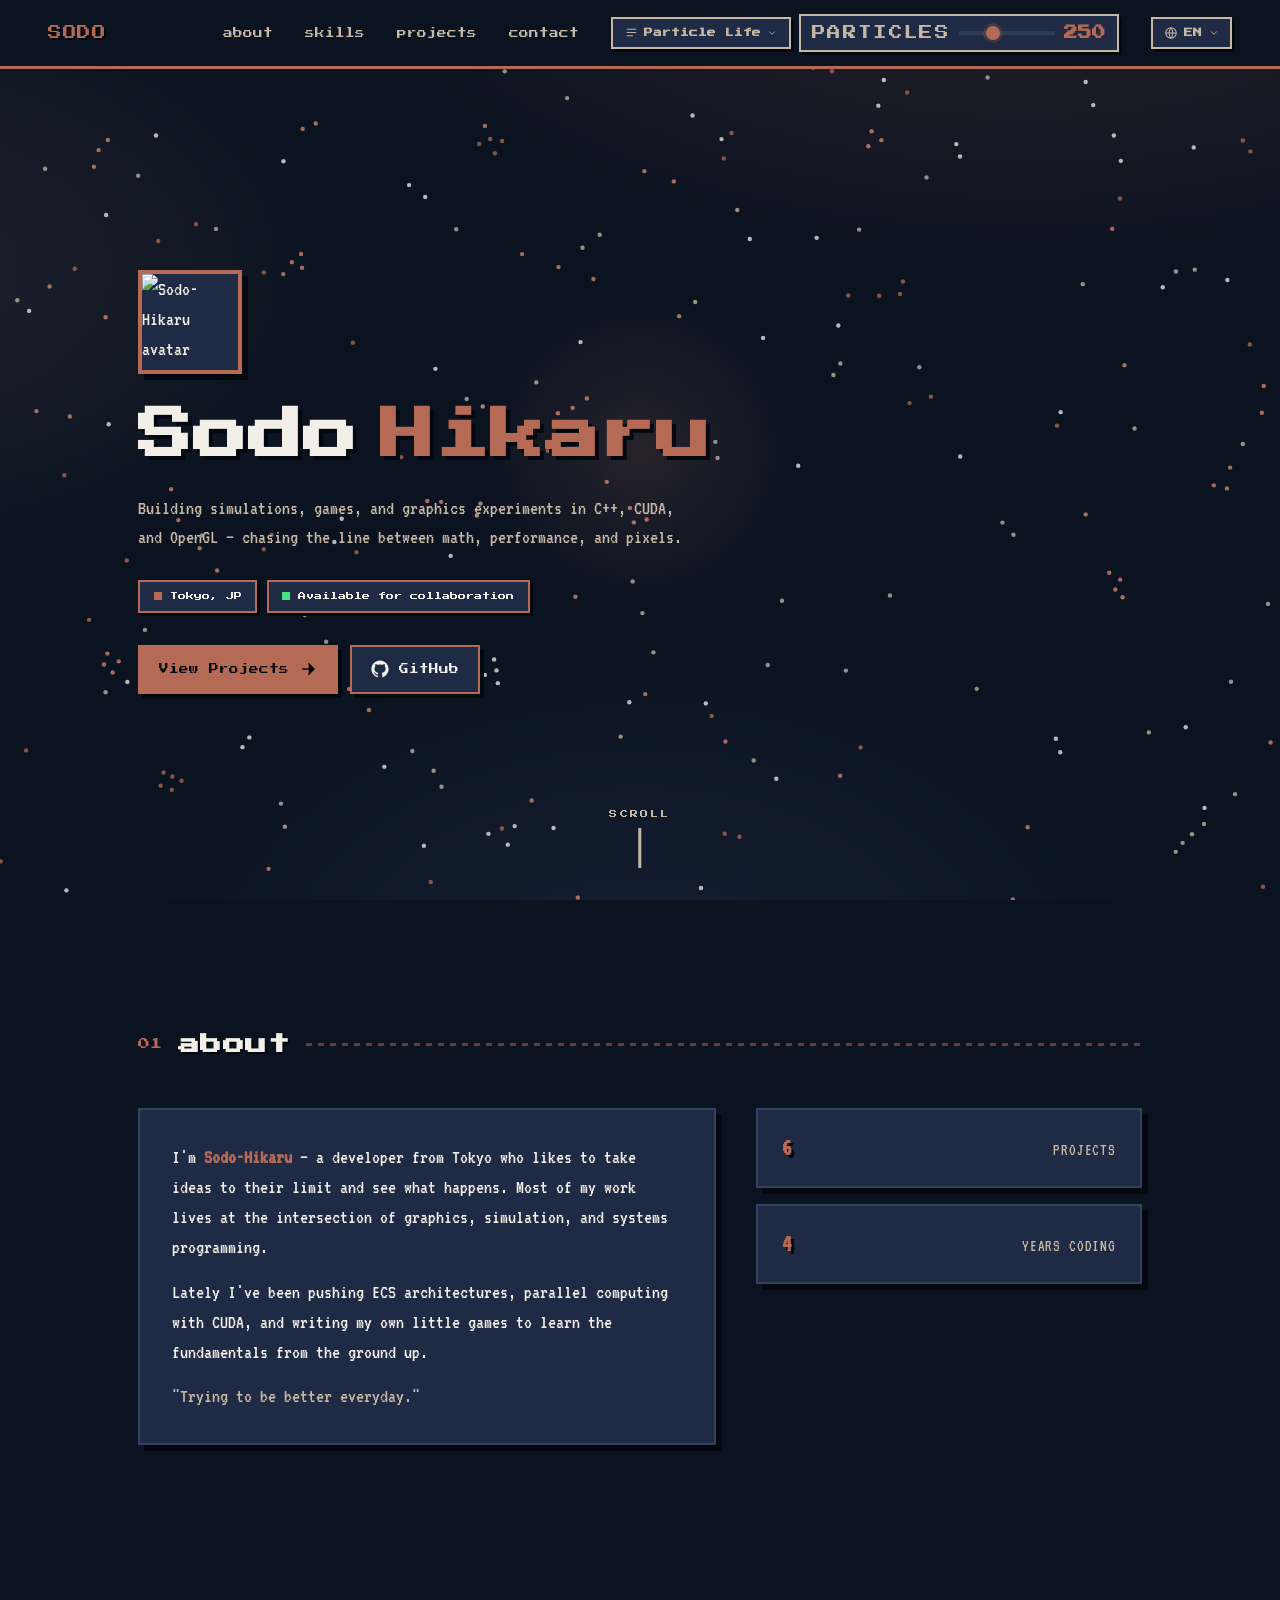
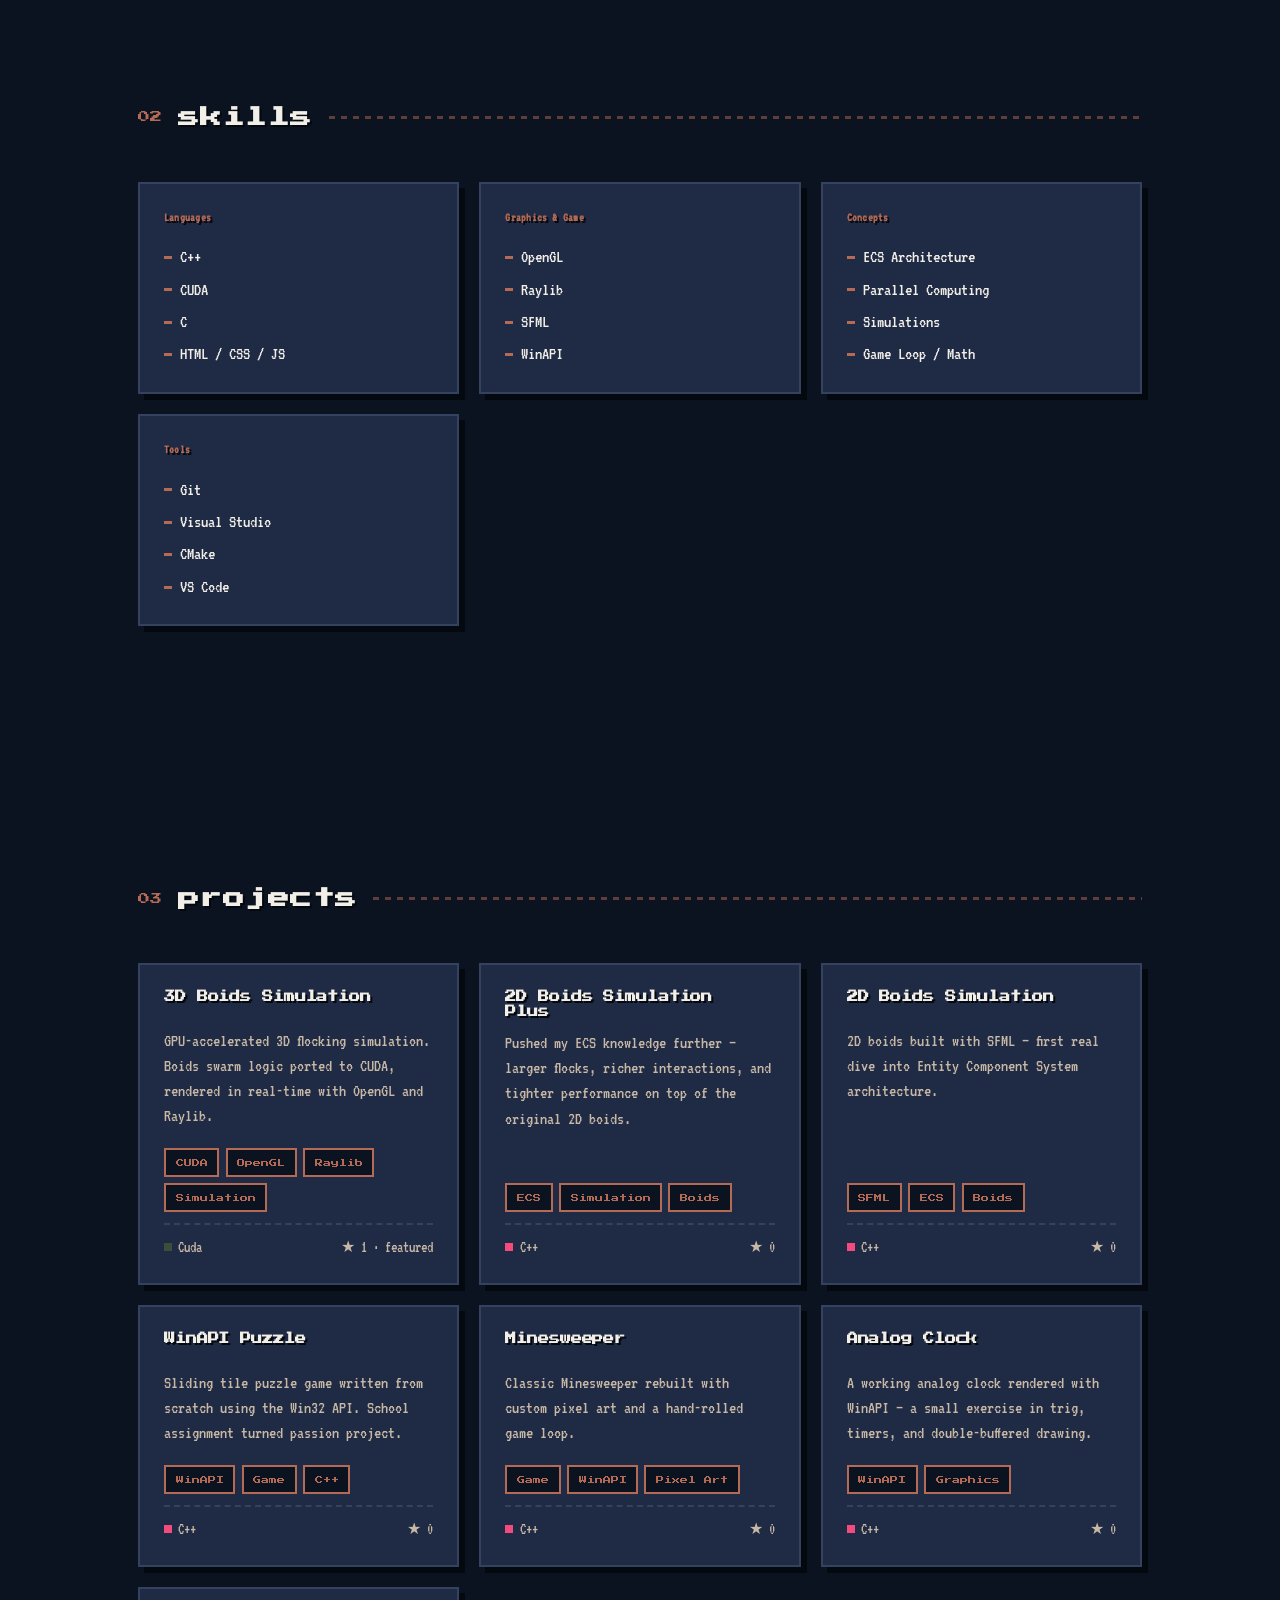
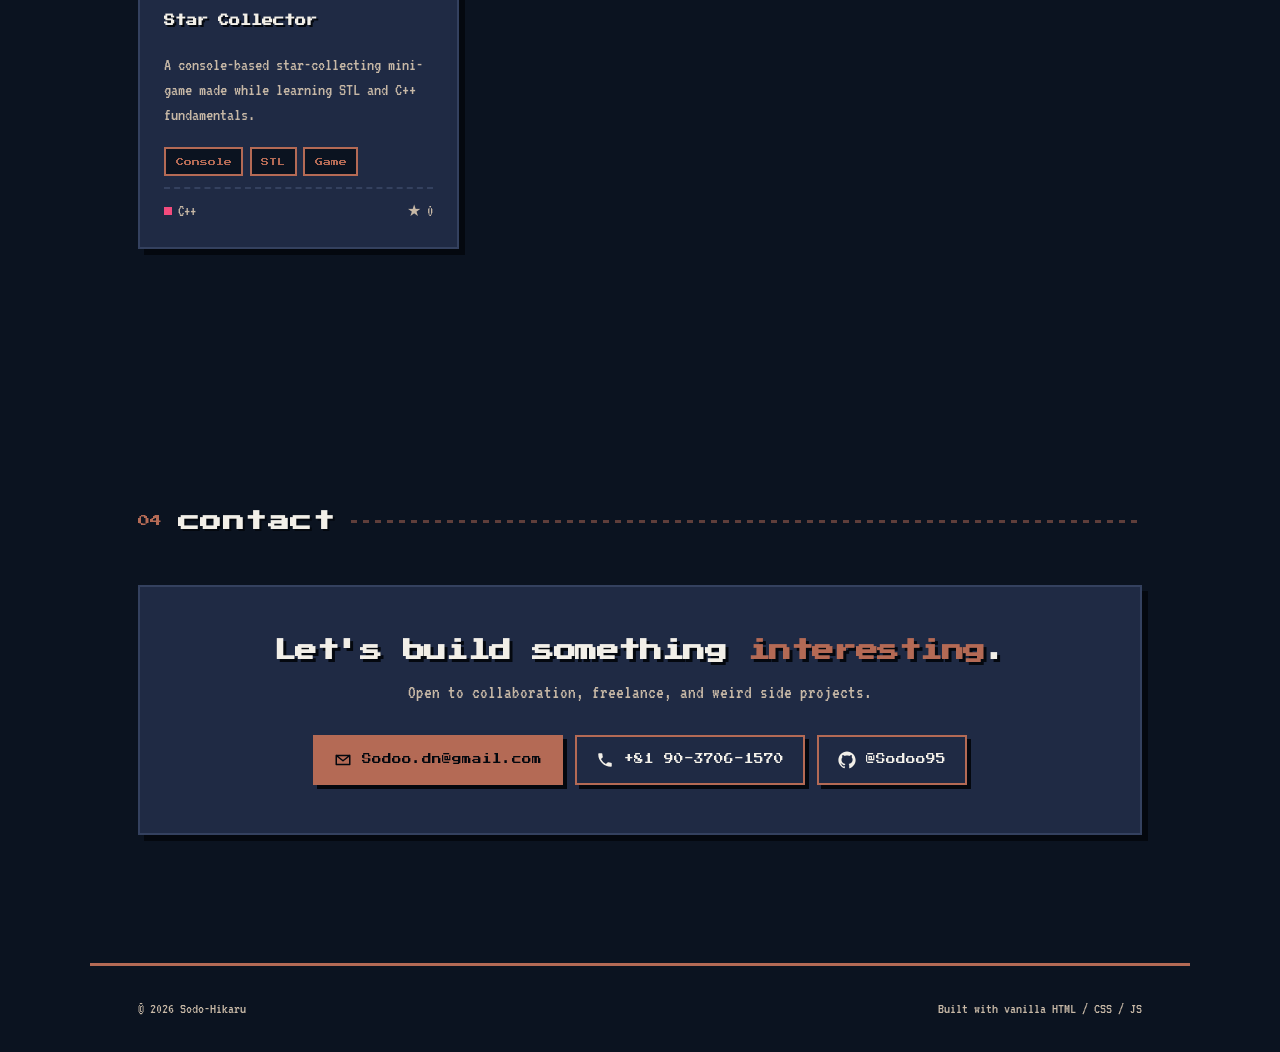
==== commit 3a673bc6: "feat: make particle life default sim, raise max to 700" ====
--- a/index.html
+++ b/index.html
@@ -28,13 +28,13 @@
         <div class="sim-select">
           <button class="sim-btn" id="sim-btn" type="button" aria-haspopup="true" aria-expanded="false" aria-label="Change background simulation">
             <svg viewBox="0 0 24 24" width="13" height="13" aria-hidden="true"><path fill="none" stroke="currentColor" stroke-width="1.8" stroke-linecap="round" stroke-linejoin="round" d="M4 6h16M4 12h16M4 18h10"/></svg>
-            <span class="sim-current">Boids</span>
+            <span class="sim-current">Particle Life</span>
             <svg viewBox="0 0 24 24" width="10" height="10" aria-hidden="true"><path fill="none" stroke="currentColor" stroke-width="2" stroke-linecap="round" stroke-linejoin="round" d="M6 9l6 6 6-6"/></svg>
           </button>
           <ul class="sim-menu" id="sim-menu" role="menu">
+            <li><button type="button" data-sim="particles" role="menuitem">Particle Life</button></li>
             <li><button type="button" data-sim="boids" role="menuitem">Boids</button></li>
             <li><button type="button" data-sim="life" role="menuitem">Game of Life</button></li>
-            <li><button type="button" data-sim="particles" role="menuitem">Particle Life</button></li>
           </ul>
         </div>
         <label class="sim-slider" title="Adjust simulation">
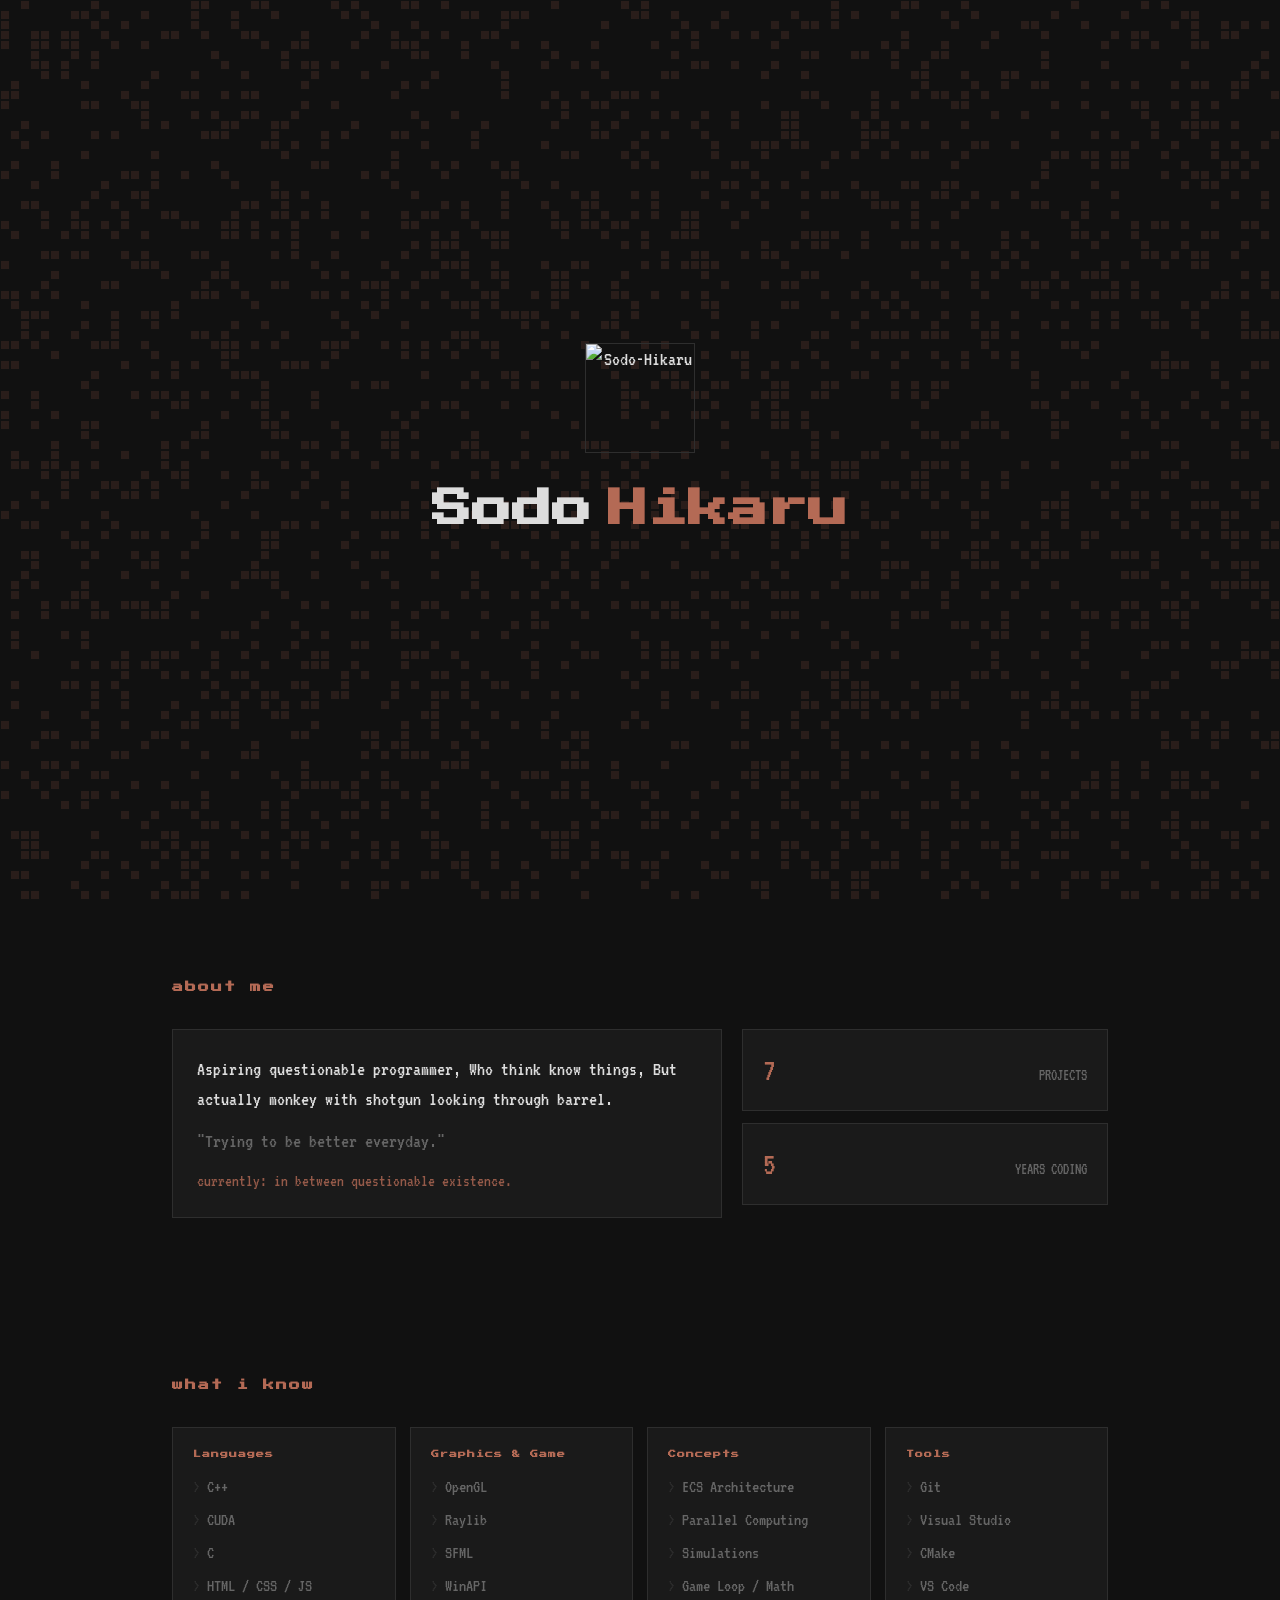
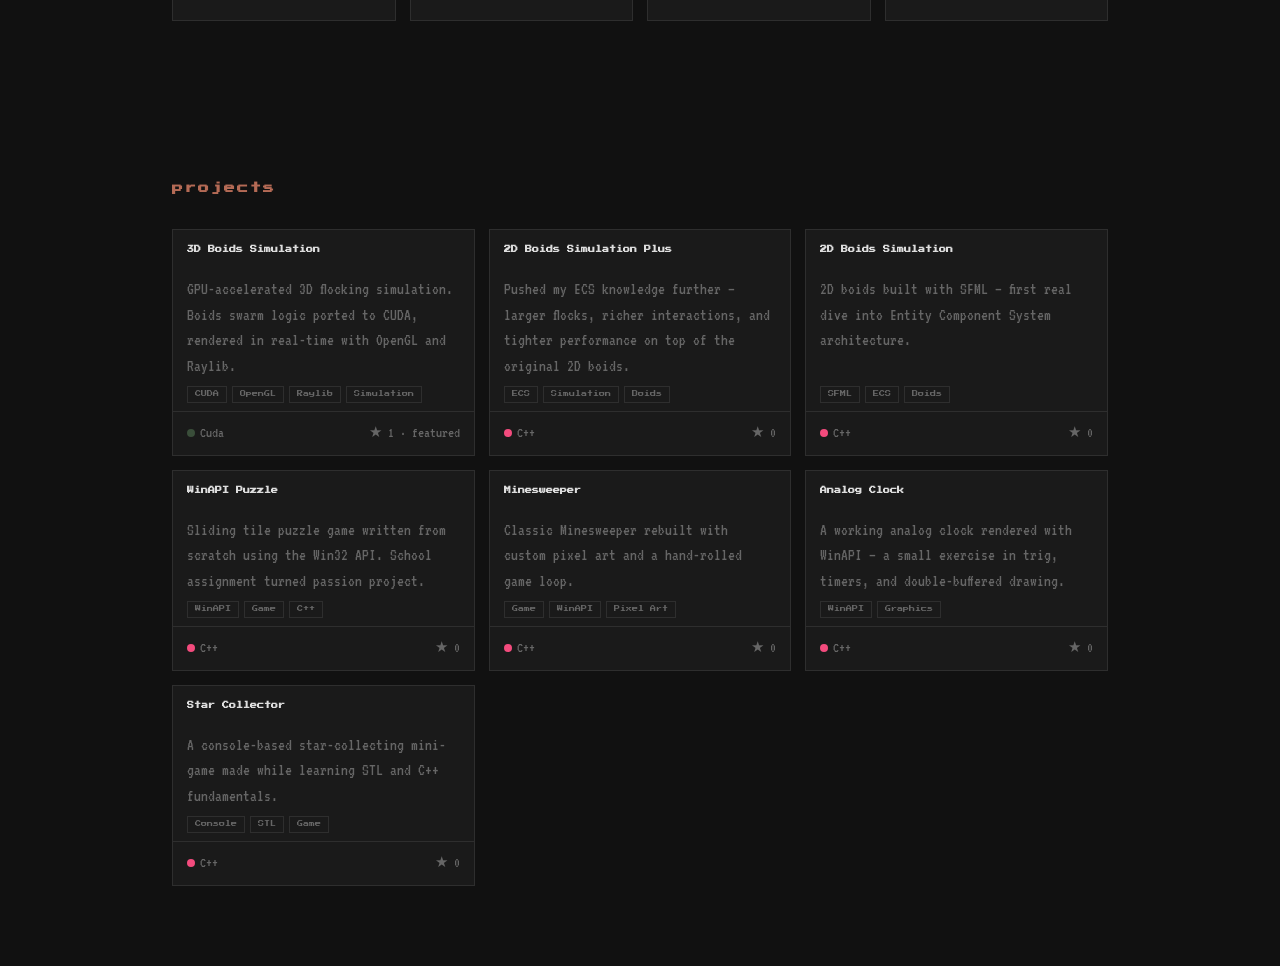
==== commit 3269e93f: "feat: simplify portfolio — english only, no header, game of life bg - remove nav/header, language sw" ====
--- a/index.html
+++ b/index.html
@@ -3,8 +3,8 @@
 <head>
   <meta charset="UTF-8" />
   <meta name="viewport" content="width=device-width, initial-scale=1.0" />
-  <title>Sodo-Hikaru — Portfolio</title>
-  <meta name="description" content="Sodo-Hikaru — C++ / CUDA / OpenGL developer based in Tokyo. Simulations, games, and ECS experiments." />
+  <title>Sodo-Hikaru</title>
+  <meta name="description" content="Sodo-Hikaru — C++ dev making simulations and games in Tokyo." />
   <link rel="preconnect" href="https://fonts.googleapis.com" />
   <link rel="preconnect" href="https://fonts.gstatic.com" crossorigin />
   <link href="https://fonts.googleapis.com/css2?family=Press+Start+2P&family=VT323&display=swap" rel="stylesheet" />
@@ -13,115 +13,35 @@
 <body>
   <canvas id="bg-canvas" aria-hidden="true"></canvas>
 
-  <div class="cursor-glow" id="cursor-glow" aria-hidden="true"></div>
-
-  <nav class="nav">
-    <a href="#top" class="logo">SODO</a>
-    <div class="nav-right">
-      <ul class="nav-links">
-        <li><a href="#about" data-i18n="nav.about">about</a></li>
-        <li><a href="#skills" data-i18n="nav.skills">skills</a></li>
-        <li><a href="#projects" data-i18n="nav.projects">projects</a></li>
-        <li><a href="#contact" data-i18n="nav.contact">contact</a></li>
-      </ul>
-      <div class="sim-control">
-        <div class="sim-select">
-          <button class="sim-btn" id="sim-btn" type="button" aria-haspopup="true" aria-expanded="false" aria-label="Change background simulation">
-            <svg viewBox="0 0 24 24" width="13" height="13" aria-hidden="true"><path fill="none" stroke="currentColor" stroke-width="1.8" stroke-linecap="round" stroke-linejoin="round" d="M4 6h16M4 12h16M4 18h10"/></svg>
-            <span class="sim-current">Particle Life</span>
-            <svg viewBox="0 0 24 24" width="10" height="10" aria-hidden="true"><path fill="none" stroke="currentColor" stroke-width="2" stroke-linecap="round" stroke-linejoin="round" d="M6 9l6 6 6-6"/></svg>
-          </button>
-          <ul class="sim-menu" id="sim-menu" role="menu">
-            <li><button type="button" data-sim="particles" role="menuitem">Particle Life</button></li>
-            <li><button type="button" data-sim="boids" role="menuitem">Boids</button></li>
-            <li><button type="button" data-sim="life" role="menuitem">Game of Life</button></li>
-          </ul>
-        </div>
-        <label class="sim-slider" title="Adjust simulation">
-          <span class="sim-slider-label" id="sim-label">boids</span>
-          <input type="range" id="sim-range" min="10" max="400" step="5" value="90" aria-label="Simulation parameter" />
-          <span class="sim-slider-count" id="sim-count">90</span>
-        </label>
-      </div>
-      <div class="lang-switch">
-        <button class="lang-btn" id="lang-btn" type="button" aria-haspopup="true" aria-expanded="false" aria-label="Change language">
-          <svg viewBox="0 0 24 24" width="14" height="14" aria-hidden="true"><path fill="none" stroke="currentColor" stroke-width="1.8" stroke-linecap="round" stroke-linejoin="round" d="M12 3a9 9 0 1 0 0 18 9 9 0 0 0 0-18zM3 12h18M12 3a14 14 0 0 1 0 18M12 3a14 14 0 0 0 0 18"/></svg>
-          <span class="lang-current">EN</span>
-          <svg viewBox="0 0 24 24" width="10" height="10" aria-hidden="true"><path fill="none" stroke="currentColor" stroke-width="2" stroke-linecap="round" stroke-linejoin="round" d="M6 9l6 6 6-6"/></svg>
-        </button>
-        <ul class="lang-menu" id="lang-menu" role="menu">
-          <li><button type="button" data-lang="en" role="menuitem">English</button></li>
-          <li><button type="button" data-lang="ja" role="menuitem">日本語</button></li>
-          <li><button type="button" data-lang="mn" role="menuitem">Монгол</button></li>
-          <li><button type="button" data-lang="ko" role="menuitem">한국어</button></li>
-          <li><button type="button" data-lang="zh" role="menuitem">中文</button></li>
-        </ul>
-      </div>
-    </div>
-  </nav>
-
   <main id="top">
-    <!-- HERO -->
     <section class="hero">
       <div class="hero-inner">
-        <div class="avatar reveal">
-          <img src="https://avatars.githubusercontent.com/u/73745141?v=4" alt="Sodo-Hikaru avatar" width="110" height="110" />
+        <div class="avatar">
+          <img src="https://avatars.githubusercontent.com/u/73745141?v=4" alt="Sodo-Hikaru" width="110" height="110" />
         </div>
-        <h1 class="hero-title reveal">
+        <h1 class="hero-title">
           <span class="word">Sodo</span>
           <span class="word gradient">Hikaru</span>
         </h1>
-        <p class="hero-bio reveal" data-i18n="hero.bio">
-          Building simulations, games, and graphics experiments in C++, CUDA, and OpenGL —
-          chasing the line between math, performance, and pixels.
-        </p>
-        <div class="hero-meta reveal">
-          <span class="chip"><span class="dot"></span><span data-i18n="hero.chip.location">Tokyo, JP</span></span>
-          <span class="chip"><span class="dot pulse"></span><span data-i18n="hero.chip.available">Available for collaboration</span></span>
-        </div>
-        <div class="hero-cta reveal">
-          <a href="#projects" class="btn btn-primary">
-            <span data-i18n="hero.cta.projects">View Projects</span>
-            <svg viewBox="0 0 24 24" width="18" height="18" aria-hidden="true"><path fill="currentColor" d="M5 12h14M13 5l7 7-7 7" stroke="currentColor" stroke-width="2" fill="none" stroke-linecap="round" stroke-linejoin="round"/></svg>
-          </a>
-          <a href="https://github.com/Sodoo95" target="_blank" rel="noopener" class="btn btn-ghost">
-            <svg viewBox="0 0 24 24" width="18" height="18" aria-hidden="true"><path fill="currentColor" d="M12 .5C5.65.5.5 5.65.5 12c0 5.08 3.29 9.39 7.86 10.91.58.11.79-.25.79-.55v-2c-3.2.7-3.88-1.37-3.88-1.37-.52-1.33-1.27-1.69-1.27-1.69-1.04-.71.08-.7.08-.7 1.15.08 1.76 1.18 1.76 1.18 1.02 1.76 2.69 1.25 3.35.95.1-.74.4-1.25.73-1.54-2.55-.29-5.24-1.28-5.24-5.7 0-1.26.45-2.29 1.18-3.1-.12-.29-.51-1.46.11-3.05 0 0 .97-.31 3.18 1.18.92-.26 1.92-.39 2.91-.39s1.99.13 2.91.39c2.21-1.49 3.17-1.18 3.17-1.18.63 1.59.24 2.76.12 3.05.74.81 1.18 1.84 1.18 3.1 0 4.43-2.69 5.41-5.26 5.69.41.36.78 1.07.78 2.16v3.2c0 .31.21.67.8.55C20.21 21.38 23.5 17.08 23.5 12 23.5 5.65 18.35.5 12 .5z"/></svg>
-            <span>GitHub</span>
-          </a>
-        </div>
-      </div>
-      <div class="scroll-hint" aria-hidden="true">
-        <span data-i18n="scroll.hint">scroll</span>
-        <div class="scroll-bar"><div class="scroll-fill"></div></div>
       </div>
     </section>
 
-    <!-- ABOUT -->
     <section id="about" class="section">
-      <div class="section-head reveal">
-        <span class="section-num">01</span>
-        <h2 data-i18n="about.title">about</h2>
-        <span class="section-rule"></span>
-      </div>
+      <h2 class="section-title" data-i18n="about.title">about me</h2>
       <div class="about-grid">
-        <div class="about-card reveal">
-          <p data-i18n-html="about.p1">
-            I'm <strong>Sodo-Hikaru</strong> — a developer from Tokyo who likes to take ideas to their
-            limit and see what happens. Most of my work lives at the intersection of graphics,
-            simulation, and systems programming.
+        <div class="about-card">
+          <p>
+            Aspiring questionable programmer, Who think know things, But actually monkey with shotgun looking through barrel.
           </p>
-          <p data-i18n="about.p2">
-            Lately I've been pushing ECS architectures, parallel computing with CUDA, and writing my
-            own little games to learn the fundamentals from the ground up.
-          </p>
-          <p class="muted" data-i18n="about.quote">"Trying to be better everyday."</p>
+          <p class="muted">"Trying to be better everyday."</p>
+          <p class="currently">currently: in between questionable existence.</p>
         </div>
         <div class="stats">
-          <div class="stat reveal">
+          <div class="stat">
             <span class="stat-num" data-target="7">0</span>
             <span class="stat-label" data-i18n="stat.projects">projects</span>
           </div>
-          <div class="stat reveal">
+          <div class="stat">
             <span class="stat-num" data-target="5">0</span>
             <span class="stat-label" data-i18n="stat.years">years coding</span>
           </div>
@@ -129,15 +49,10 @@
       </div>
     </section>
 
-    <!-- SKILLS -->
     <section id="skills" class="section">
-      <div class="section-head reveal">
-        <span class="section-num">02</span>
-        <h2 data-i18n="skills.title">skills</h2>
-        <span class="section-rule"></span>
-      </div>
+      <h2 class="section-title" data-i18n="skills.title">what i know</h2>
       <div class="skills-grid">
-        <div class="skill-card reveal" data-tilt>
+        <div class="skill-card">
           <h3 data-i18n="skills.languages">Languages</h3>
           <ul>
             <li>C++</li>
@@ -146,7 +61,7 @@
             <li>HTML / CSS / JS</li>
           </ul>
         </div>
-        <div class="skill-card reveal" data-tilt>
+        <div class="skill-card">
           <h3 data-i18n="skills.graphics">Graphics &amp; Game</h3>
           <ul>
             <li>OpenGL</li>
@@ -155,7 +70,7 @@
             <li>WinAPI</li>
           </ul>
         </div>
-        <div class="skill-card reveal" data-tilt>
+        <div class="skill-card">
           <h3 data-i18n="skills.concepts">Concepts</h3>
           <ul>
             <li data-i18n="skills.ecs">ECS Architecture</li>
@@ -164,7 +79,7 @@
             <li data-i18n="skills.gameloop">Game Loop / Math</li>
           </ul>
         </div>
-        <div class="skill-card reveal" data-tilt>
+        <div class="skill-card">
           <h3 data-i18n="skills.tools">Tools</h3>
           <ul>
             <li>Git</li>
@@ -176,13 +91,8 @@
       </div>
     </section>
 
-    <!-- PROJECTS -->
     <section id="projects" class="section">
-      <div class="section-head reveal">
-        <span class="section-num">03</span>
-        <h2 data-i18n="projects.title">projects</h2>
-        <span class="section-rule"></span>
-      </div>
+      <h2 class="section-title" data-i18n="projects.title">projects</h2>
       <div class="projects-grid" id="projects-grid">
         <noscript>
           <a class="project-card" href="https://github.com/Sodoo95/3D-Boids-Simulation-Cuda-OpenGL-Raylib" target="_blank" rel="noopener">
@@ -193,38 +103,7 @@
       </div>
     </section>
 
-    <!-- CONTACT -->
-    <section id="contact" class="section">
-      <div class="section-head reveal">
-        <span class="section-num">04</span>
-        <h2 data-i18n="contact.title">contact</h2>
-        <span class="section-rule"></span>
-      </div>
-      <div class="contact-wrap reveal">
-        <h3 class="contact-title" data-i18n-html="contact.heading">Let's build something <span class="gradient">interesting</span>.</h3>
-        <p class="contact-sub" data-i18n="contact.sub">Open to collaboration, freelance, and weird side projects.</p>
-        <div class="contact-actions">
-          <a class="btn btn-primary" href="mailto:Sodoo.dn@gmail.com">
-            <svg viewBox="0 0 24 24" width="18" height="18" aria-hidden="true"><path fill="none" stroke="currentColor" stroke-width="2" stroke-linecap="round" stroke-linejoin="round" d="M3 6h18v12H3z M3 6l9 7 9-7"/></svg>
-            <span>Sodoo.dn@gmail.com</span>
-          </a>
-          <a class="btn btn-ghost" href="tel:+819037061570">
-            <svg viewBox="0 0 24 24" width="18" height="18" aria-hidden="true"><path fill="currentColor" d="M6.6 10.8a15.1 15.1 0 0 0 6.6 6.6l2.2-2.2a1 1 0 0 1 1-.25 11.4 11.4 0 0 0 3.6.57 1 1 0 0 1 1 1V20a1 1 0 0 1-1 1A17 17 0 0 1 3 4a1 1 0 0 1 1-1h3.5a1 1 0 0 1 1 1 11.4 11.4 0 0 0 .57 3.6 1 1 0 0 1-.25 1z"/></svg>
-            <span>+81 90-3706-1570</span>
-          </a>
-          <a class="btn btn-ghost" href="https://github.com/Sodoo95" target="_blank" rel="noopener">
-            <svg viewBox="0 0 24 24" width="18" height="18" aria-hidden="true"><path fill="currentColor" d="M12 .5C5.65.5.5 5.65.5 12c0 5.08 3.29 9.39 7.86 10.91.58.11.79-.25.79-.55v-2c-3.2.7-3.88-1.37-3.88-1.37-.52-1.33-1.27-1.69-1.27-1.69-1.04-.71.08-.7.08-.7 1.15.08 1.76 1.18 1.76 1.18 1.02 1.76 2.69 1.25 3.35.95.1-.74.4-1.25.73-1.54-2.55-.29-5.24-1.28-5.24-5.7 0-1.26.45-2.29 1.18-3.1-.12-.29-.51-1.46.11-3.05 0 0 .97-.31 3.18 1.18.92-.26 1.92-.39 2.91-.39s1.99.13 2.91.39c2.21-1.49 3.17-1.18 3.17-1.18.63 1.59.24 2.76.12 3.05.74.81 1.18 1.84 1.18 3.1 0 4.43-2.69 5.41-5.26 5.69.41.36.78 1.07.78 2.16v3.2c0 .31.21.67.8.55C20.21 21.38 23.5 17.08 23.5 12 23.5 5.65 18.35.5 12 .5z"/></svg>
-            <span>@Sodoo95</span>
-          </a>
-        </div>
-      </div>
-    </section>
   </main>
-
-  <footer class="footer">
-    <span>© <span id="year"></span> Sodo-Hikaru</span>
-    <span class="muted" data-i18n="footer.built">Built with vanilla HTML / CSS / JS</span>
-  </footer>
 
   <script src="data.js" defer></script>
   <script src="script.js" defer></script>
--- a/styles.css
+++ b/styles.css
@@ -1,90 +1,43 @@
-/* ---------- Reset & base ---------- */
-*, *::before, *::after { box-sizing: border-box; margin: 0; padding: 0; }
+* { box-sizing: border-box; margin: 0; padding: 0; }
 
 :root {
-  --bg: #0b1320;
-  --bg-soft: #1f2a44;
-  --panel: #1f2a44;
-  --border: #34415f;
-  --border-strong: #c7b8a6;
-  --text: #f2efe8;
-  --muted: #c7b8a6;
+  --bg: #111;
+  --panel: #1a1a1a;
+  --border: #2e2e2e;
+  --text: #ddd;
+  --muted: #666;
   --accent: #b46a55;
-  --accent-2: #b46a55;
-  --accent-3: #8f4f3e;
-  --gradient: #b46a55;
-  --shadow: 6px 6px 0 #04080f;
   --pixel: 'Press Start 2P', monospace;
-  --mono: 'VT323', ui-monospace, monospace;
-  --sans: 'VT323', ui-monospace, monospace;
+  --mono: 'VT323', monospace;
 }
 
 html { scroll-behavior: smooth; }
+
 body {
-  min-height: 100vh;
   background: var(--bg);
   color: var(--text);
-  font-family: var(--sans);
+  font-family: var(--mono);
   font-size: 20px;
   line-height: 1.5;
   overflow-x: hidden;
-  -webkit-font-smoothing: none;
-  font-smooth: never;
-  image-rendering: pixelated;
+  min-height: 100vh;
 }
 
 a { color: inherit; text-decoration: none; }
 ul { list-style: none; }
-img { max-width: 100%; display: block; image-rendering: pixelated; }
-
-/* ---------- Pixel-art theme overrides ---------- */
-/* Sharp corners everywhere — pixels have no curves */
-*, *::before, *::after { border-radius: 0 !important; }
-
-/* Kill soft blurs; pixel art is crisp */
-.nav, .lang-menu, .sim-menu, .about-card, .stat, .skill-card,
-.project-card, .contact-wrap, .project-tree, .diagram-wrap,
-.boid-control, .sim-slider {
-  backdrop-filter: none !important;
-  -webkit-backdrop-filter: none !important;
-}
-
-/* Pixel display font for headings, labels, buttons */
-.logo, h1, h2, h3,
-.hero-title, .section-head h2, .stat-num,
-.btn, .nav-links a, .lang-btn, .sim-btn,
-.project-hero-title, .project-section-title,
-.contact-title, .skill-card h3, .chip, .scroll-hint span {
-  font-family: var(--pixel);
-}
-
-/* ---------- Background canvas + cursor glow ---------- */
+img { max-width: 100%; display: block; }
+
+/* canvas stays subtle in the background */
 #bg-canvas {
   position: fixed;
   inset: 0;
   width: 100%;
   height: 100%;
   z-index: 0;
-  background:
-    radial-gradient(1200px 600px at 80% -10%, rgba(180, 106, 85, 0.18), transparent 60%),
-    radial-gradient(800px 500px at -10% 30%, rgba(199, 184, 166, 0.10), transparent 60%),
-    radial-gradient(900px 600px at 50% 110%, rgba(31, 42, 68, 0.55), transparent 60%),
-    var(--bg);
-}
-
-.cursor-glow {
-  position: fixed;
-  width: 360px;
-  height: 360px;
-  background: radial-gradient(circle, rgba(180, 106, 85, 0.16), transparent 60%);
-  pointer-events: none;
-  z-index: 1;
-  transform: translate(-50%, -50%);
-  transition: opacity 0.3s;
-  mix-blend-mode: screen;
-}
-
-/* ---------- Nav ---------- */
+  opacity: 0.25;
+}
+
+/* --- nav --- */
 .nav {
   position: fixed;
   top: 0; left: 0; right: 0;
@@ -92,437 +45,279 @@
   display: flex;
   align-items: center;
   justify-content: space-between;
-  padding: 0.9rem clamp(1.25rem, 5vw, 3rem);
+  padding: 14px 32px;
   background: var(--bg);
-  border-bottom: 3px solid var(--accent-2);
-}
+  border-bottom: 1px solid var(--border);
+}
+
 .logo {
   font-family: var(--pixel);
-  font-size: 0.85rem;
-  letter-spacing: 0.05em;
-  color: var(--accent-2);
-  text-shadow: 2px 2px 0 #04080f;
+  font-size: 12px;
+  color: var(--accent);
 }
 .logo:hover { color: var(--text); }
+
+.nav-right {
+  display: flex;
+  align-items: center;
+  gap: 24px;
+}
+
 .nav-links {
   display: flex;
-  gap: clamp(1rem, 3vw, 2rem);
-  font-family: var(--pixel);
-  font-size: 0.6rem;
-}
-.nav-links a {
-  position: relative;
-  color: var(--muted);
-  transition: color 0.25s ease;
-}
-.nav-links a::after {
-  content: '';
-  position: absolute;
-  left: 0; bottom: -6px;
-  width: 0; height: 1px;
-  background: var(--gradient);
-  transition: width 0.3s ease;
-}
+  gap: 24px;
+  font-size: 18px;
+}
+.nav-links a { color: var(--muted); }
 .nav-links a:hover { color: var(--text); }
-.nav-links a:hover::after { width: 100%; }
-
-.nav-right {
-  display: flex;
-  align-items: center;
-  gap: clamp(1rem, 3vw, 2rem);
-}
-
-/* ---------- Simulation control (selector + slider) ---------- */
+
+@media (max-width: 600px) { .nav-links { display: none; } }
+
+/* --- sim control --- */
 .sim-control {
   display: inline-flex;
   align-items: center;
-  gap: 0.5rem;
+  gap: 8px;
 }
 
 .sim-select { position: relative; }
+
 .sim-btn {
   display: inline-flex;
   align-items: center;
-  gap: 0.4rem;
-  padding: 0.45rem 0.7rem;
-  background: rgba(255, 255, 255, 0.03);
-  border: 1px solid var(--border-strong);
-  border-radius: 8px;
-  color: var(--muted);
-  font-family: var(--mono);
-  font-size: 0.78rem;
-  font-weight: 600;
+  gap: 6px;
+  padding: 5px 10px;
+  background: var(--panel);
+  border: 1px solid var(--border);
+  color: var(--muted);
+  font-family: var(--mono);
+  font-size: 16px;
   cursor: pointer;
-  transition: color 0.2s ease, border-color 0.2s ease, background 0.2s ease;
 }
 .sim-btn:hover,
-.sim-btn[aria-expanded="true"] { color: var(--text); border-color: var(--accent-2); }
+.sim-btn[aria-expanded="true"] { color: var(--text); border-color: var(--accent); }
 
 .sim-menu {
   position: absolute;
-  top: calc(100% + 8px);
+  top: calc(100% + 4px);
   left: 0;
-  min-width: 160px;
-  background: rgba(15, 15, 22, 0.96);
-  border: 1px solid var(--border-strong);
-  border-radius: 10px;
-  padding: 0.35rem;
+  min-width: 150px;
+  background: var(--panel);
+  border: 1px solid var(--border);
   list-style: none;
-  backdrop-filter: blur(14px);
-  -webkit-backdrop-filter: blur(14px);
-  box-shadow: 0 20px 50px -10px rgba(0, 0, 0, 0.6);
   opacity: 0;
   visibility: hidden;
-  transform: translateY(-4px);
-  transition: opacity 0.18s ease, transform 0.18s ease, visibility 0.18s;
   z-index: 60;
 }
-.sim-menu.open {
-  opacity: 1;
-  visibility: visible;
-  transform: translateY(0);
-}
-.sim-menu li { margin: 0; }
+.sim-menu.open { opacity: 1; visibility: visible; }
+
 .sim-menu button {
   width: 100%;
   text-align: left;
-  padding: 0.55rem 0.75rem;
+  padding: 7px 12px;
   background: transparent;
   border: 0;
-  border-radius: 6px;
   color: var(--text);
-  font-family: var(--sans);
-  font-size: 0.88rem;
+  font-family: var(--mono);
+  font-size: 18px;
   cursor: pointer;
-  transition: background 0.15s ease, color 0.15s ease;
-}
-.sim-menu button:hover { background: rgba(59, 130, 246, 0.12); color: var(--accent-2); }
-.sim-menu button.active {
-  background: rgba(59, 130, 246, 0.18);
-  color: var(--accent-2);
-}
+}
+.sim-menu button:hover { background: var(--border); }
+.sim-menu button.active { color: var(--accent); }
 
 .sim-slider {
   display: inline-flex;
   align-items: center;
-  gap: 0.55rem;
-  padding: 0.4rem 0.7rem;
-  background: rgba(255, 255, 255, 0.03);
-  border: 1px solid var(--border-strong);
-  border-radius: 8px;
-  font-family: var(--mono);
-  font-size: 0.72rem;
-  color: var(--muted);
-  user-select: none;
-}
-.sim-slider-label { text-transform: uppercase; letter-spacing: 0.1em; min-width: 5.5ch; }
-.sim-slider-count {
-  min-width: 2.6ch;
-  text-align: right;
-  color: var(--accent-2);
-  font-weight: 700;
-}
-#sim-range {
-  -webkit-appearance: none;
-  appearance: none;
-  width: 96px;
-  height: 4px;
-  background: rgba(255, 255, 255, 0.08);
-  border-radius: 999px;
-  outline: none;
-  cursor: pointer;
-}
-#sim-range::-webkit-slider-thumb {
-  -webkit-appearance: none;
-  appearance: none;
-  width: 14px;
-  height: 14px;
-  border-radius: 50%;
-  background: var(--accent-2);
-  border: 0;
-  box-shadow: 0 0 0 3px rgba(180, 106, 85, 0.2);
-  cursor: pointer;
-  transition: box-shadow 0.2s ease, transform 0.2s ease;
-}
-#sim-range::-webkit-slider-thumb:hover {
-  box-shadow: 0 0 0 5px rgba(180, 106, 85, 0.3);
-  transform: scale(1.05);
-}
-#sim-range::-moz-range-thumb {
-  width: 14px;
-  height: 14px;
-  border-radius: 50%;
-  background: var(--accent-2);
-  border: 0;
-  cursor: pointer;
-}
-#sim-range::-moz-range-track {
-  height: 4px;
-  background: rgba(255, 255, 255, 0.08);
-  border-radius: 999px;
-}
+  gap: 8px;
+  padding: 5px 10px;
+  background: var(--panel);
+  border: 1px solid var(--border);
+  font-family: var(--mono);
+  font-size: 15px;
+  color: var(--muted);
+}
+.sim-slider-label { min-width: 5ch; text-transform: uppercase; }
+.sim-slider-count { min-width: 3ch; color: var(--accent); }
+#sim-range { width: 80px; cursor: pointer; }
 
 @media (max-width: 1024px) {
   .sim-slider-label { display: none; }
-  #sim-range { width: 70px; }
-}
-@media (max-width: 720px) {
-  .sim-slider { display: none; }
-}
-@media (max-width: 480px) {
-  .sim-control { display: none; }
-}
-
-/* ---------- Language switcher ---------- */
+  #sim-range { width: 60px; }
+}
+@media (max-width: 720px) { .sim-slider { display: none; } }
+@media (max-width: 480px) { .sim-control { display: none; } }
+
+/* --- lang switch --- */
 .lang-switch { position: relative; }
+
 .lang-btn {
   display: inline-flex;
   align-items: center;
-  gap: 0.4rem;
-  padding: 0.45rem 0.7rem;
-  background: rgba(255, 255, 255, 0.03);
-  border: 1px solid var(--border-strong);
-  border-radius: 8px;
-  color: var(--muted);
-  font-family: var(--mono);
-  font-size: 0.78rem;
-  font-weight: 600;
+  gap: 6px;
+  padding: 5px 10px;
+  background: var(--panel);
+  border: 1px solid var(--border);
+  color: var(--muted);
+  font-family: var(--mono);
+  font-size: 16px;
   cursor: pointer;
-  transition: color 0.2s ease, border-color 0.2s ease, background 0.2s ease;
-}
-.lang-btn:hover { color: var(--text); border-color: var(--accent-2); }
-.lang-btn[aria-expanded="true"] { color: var(--text); border-color: var(--accent-2); }
+}
+.lang-btn:hover,
+.lang-btn[aria-expanded="true"] { color: var(--text); border-color: var(--accent); }
 
 .lang-menu {
   position: absolute;
-  top: calc(100% + 8px);
+  top: calc(100% + 4px);
   right: 0;
-  min-width: 160px;
-  background: rgba(15, 15, 22, 0.96);
-  border: 1px solid var(--border-strong);
-  border-radius: 10px;
-  padding: 0.35rem;
+  min-width: 140px;
+  background: var(--panel);
+  border: 1px solid var(--border);
   list-style: none;
-  backdrop-filter: blur(14px);
-  -webkit-backdrop-filter: blur(14px);
-  box-shadow: 0 20px 50px -10px rgba(0, 0, 0, 0.6);
   opacity: 0;
   visibility: hidden;
-  transform: translateY(-4px);
-  transition: opacity 0.18s ease, transform 0.18s ease, visibility 0.18s;
   z-index: 60;
 }
-.lang-menu.open {
-  opacity: 1;
-  visibility: visible;
-  transform: translateY(0);
-}
-.lang-menu li { margin: 0; }
+.lang-menu.open { opacity: 1; visibility: visible; }
+
 .lang-menu button {
   width: 100%;
   text-align: left;
-  padding: 0.55rem 0.75rem;
+  padding: 7px 12px;
   background: transparent;
   border: 0;
-  border-radius: 6px;
   color: var(--text);
-  font-family: var(--sans);
-  font-size: 0.88rem;
+  font-family: var(--mono);
+  font-size: 18px;
   cursor: pointer;
-  transition: background 0.15s ease, color 0.15s ease;
-}
-.lang-menu button:hover { background: rgba(59, 130, 246, 0.12); color: var(--accent-2); }
-.lang-menu button.active {
-  background: rgba(59, 130, 246, 0.18);
-  color: var(--accent-2);
-}
-
-@media (max-width: 600px) {
-  .nav-links { display: none; }
-}
-
-/* ---------- Layout ---------- */
+}
+.lang-menu button:hover { background: var(--border); }
+.lang-menu button.active { color: var(--accent); }
+
+/* --- layout --- */
 main { position: relative; z-index: 2; }
+
 .section {
-  max-width: 1100px;
+  max-width: 1000px;
   margin: 0 auto;
-  padding: clamp(4rem, 10vw, 8rem) clamp(1.25rem, 5vw, 3rem);
-}
-
-.section-head {
-  display: flex;
-  align-items: center;
-  gap: 1rem;
-  margin-bottom: 3rem;
-  font-family: var(--mono);
-}
-.section-num {
-  font-family: var(--pixel);
-  color: var(--accent-2);
-  font-size: 0.75rem;
-}
-.section-head h2 {
-  font-size: clamp(0.9rem, 2.4vw, 1.35rem);
-  letter-spacing: 0.02em;
-  text-shadow: 2px 2px 0 #04080f;
-}
-.section-rule {
-  flex: 1;
-  height: 3px;
-  background: repeating-linear-gradient(90deg, var(--accent-2) 0 6px, transparent 6px 12px);
-  opacity: 0.5;
-}
-
-.gradient {
-  background: var(--gradient);
-  -webkit-background-clip: text;
-  background-clip: text;
-  color: transparent;
-}
+  padding: 80px 32px;
+}
+
+.section-title {
+  font-family: var(--pixel);
+  font-size: 11px;
+  color: var(--accent);
+  margin-bottom: 32px;
+  letter-spacing: 2px;
+}
+
+.gradient { color: var(--accent); }
 .muted { color: var(--muted); }
 
-/* ---------- Hero ---------- */
+/* --- hero --- */
 .hero {
   position: relative;
   min-height: 100vh;
   display: flex;
   align-items: center;
-  padding: 8rem clamp(1.25rem, 5vw, 3rem) 4rem;
-  max-width: 1100px;
+  justify-content: center;
+  padding: 60px 32px 60px;
+  max-width: 1000px;
   margin: 0 auto;
 }
-.hero-inner { position: relative; max-width: 760px; }
+
+.hero-inner {
+  max-width: 680px;
+  text-align: center;
+  display: flex;
+  flex-direction: column;
+  align-items: center;
+}
 
 .avatar {
-  width: 104px;
-  height: 104px;
-  padding: 4px;
-  background: var(--accent-2);
-  margin-bottom: 1.75rem;
-  box-shadow: 6px 6px 0 #04080f;
-  transition: transform 0.15s steps(2);
-  image-rendering: pixelated;
-}
-.avatar:hover { transform: translate(-2px, -2px); }
-.avatar img {
-  width: 100%;
-  height: 100%;
-  display: block;
-  object-fit: cover;
-  background: var(--bg-soft);
-  image-rendering: pixelated;
-}
+  width: 110px;
+  height: 110px;
+  border: 1px solid var(--border);
+  margin-bottom: 28px;
+}
+.avatar img { width: 100%; height: 100%; object-fit: cover; display: block; }
+.avatar:hover { border-color: var(--accent); }
+
 .hero-title {
   font-family: var(--pixel);
-  font-size: clamp(1.6rem, 5.5vw, 3.4rem);
-  line-height: 1.25;
-  letter-spacing: 0.02em;
-  margin-bottom: 1.5rem;
+  font-size: clamp(18px, 4vw, 40px);
+  line-height: 1.4;
+  margin-bottom: 20px;
   display: flex;
   flex-wrap: wrap;
   gap: 0.2em 0.4em;
-  text-shadow: 4px 4px 0 #04080f;
 }
 .hero-title .word { display: inline-block; }
 
-.hero-typed {
-  font-family: var(--mono);
-  font-size: clamp(0.95rem, 1.8vw, 1.15rem);
-  color: var(--text);
-  margin-bottom: 1.5rem;
-  min-height: 1.6em;
-}
-.hero-typed .prompt { color: var(--accent); margin-right: 0.5rem; }
-.hero-typed .caret {
-  display: inline-block;
-  color: var(--accent-2);
-  animation: blink 1s steps(2) infinite;
-}
-@keyframes blink { 50% { opacity: 0; } }
-
 .hero-bio {
   color: var(--muted);
-  font-size: 1.25rem;
+  font-size: 22px;
+  max-width: 520px;
+  margin-bottom: 24px;
   line-height: 1.45;
-  max-width: 560px;
-  margin-bottom: 1.75rem;
-}
-
-.hero-meta { display: flex; flex-wrap: wrap; gap: 0.6rem; margin-bottom: 2rem; }
+}
+
+.hero-meta {
+  display: flex;
+  flex-wrap: wrap;
+  gap: 10px;
+  margin-bottom: 28px;
+}
 .chip {
-  display: inline-flex;
-  align-items: center;
-  gap: 0.5rem;
-  padding: 0.55rem 0.85rem;
-  border: 2px solid var(--accent-2);
-  font-family: var(--pixel);
-  font-size: 0.5rem;
-  line-height: 1.4;
-  color: var(--text);
-  background: var(--bg-soft);
-  box-shadow: 3px 3px 0 #04080f;
-}
-.chip .dot {
-  width: 8px; height: 8px;
-  background: var(--accent-2);
-}
-.chip .dot.pulse {
-  background: #4ade80;
-  box-shadow: 0 0 0 0 rgba(74, 222, 128, 0.6);
-  animation: pulse 2s infinite;
-}
-@keyframes pulse {
-  0% { box-shadow: 0 0 0 0 rgba(74, 222, 128, 0.6); }
-  70% { box-shadow: 0 0 0 8px rgba(74, 222, 128, 0); }
-  100% { box-shadow: 0 0 0 0 rgba(74, 222, 128, 0); }
-}
-
-.hero-cta { display: flex; flex-wrap: wrap; gap: 0.75rem; }
+  padding: 5px 12px;
+  border: 1px solid var(--border);
+  font-family: var(--pixel);
+  font-size: 7px;
+  color: var(--muted);
+}
+
+.hero-cta { display: flex; flex-wrap: wrap; gap: 12px; }
 
 .btn {
   display: inline-flex;
   align-items: center;
-  gap: 0.6rem;
-  padding: 0.85rem 1.2rem;
-  font-family: var(--pixel);
-  font-size: 0.6rem;
+  gap: 8px;
+  padding: 10px 18px;
+  font-family: var(--pixel);
+  font-size: 8px;
   line-height: 1.4;
   cursor: pointer;
-  border: 2px solid var(--accent-2);
-  box-shadow: 4px 4px 0 #04080f;
-  transition: transform 0.1s steps(2), box-shadow 0.1s steps(2);
-}
-.btn:active { transform: translate(4px, 4px); box-shadow: 0 0 0 #04080f; }
+  border: 1px solid var(--border);
+}
 .btn-primary {
-  background: var(--accent-2);
-  color: #04080f;
-}
-.btn-primary:hover { transform: translate(-2px, -2px); box-shadow: 6px 6px 0 #04080f; }
+  background: var(--accent);
+  border-color: var(--accent);
+  color: #111;
+}
+.btn-primary:hover { opacity: 0.85; }
 .btn-ghost {
-  background: var(--bg-soft);
+  background: transparent;
   color: var(--text);
 }
-.btn-ghost:hover { transform: translate(-2px, -2px); box-shadow: 6px 6px 0 #04080f; }
+.btn-ghost:hover { border-color: var(--accent); color: var(--accent); }
 
 .scroll-hint {
   position: absolute;
-  bottom: 2rem;
+  bottom: 28px;
   left: 50%;
   transform: translateX(-50%);
   display: flex;
   flex-direction: column;
   align-items: center;
-  gap: 0.5rem;
-  font-family: var(--mono);
-  font-size: 0.7rem;
-  color: var(--muted);
-  letter-spacing: 0.2em;
+  gap: 8px;
+  font-size: 14px;
+  color: var(--muted);
+  letter-spacing: 4px;
   text-transform: uppercase;
 }
-.scroll-bar { width: 1px; height: 40px; background: var(--border-strong); overflow: hidden; position: relative; }
+.scroll-bar { width: 1px; height: 36px; background: var(--border); overflow: hidden; position: relative; }
 .scroll-fill {
   position: absolute; top: -100%; left: 0; right: 0; height: 100%;
-  background: var(--accent-2);
+  background: var(--accent);
   animation: scroll-down 1.8s ease-in-out infinite;
 }
 @keyframes scroll-down {
@@ -530,459 +325,316 @@
   100% { top: 100%; }
 }
 
-/* ---------- About ---------- */
+/* --- about --- */
 .about-grid {
   display: grid;
   grid-template-columns: 1.5fr 1fr;
-  gap: 2.5rem;
+  gap: 20px;
   align-items: start;
 }
-@media (max-width: 800px) {
-  .about-grid { grid-template-columns: 1fr; }
-}
+@media (max-width: 700px) { .about-grid { grid-template-columns: 1fr; } }
+
 .about-card {
   background: var(--panel);
   border: 1px solid var(--border);
-  border-radius: 16px;
-  padding: 2rem;
-  backdrop-filter: blur(10px);
-  -webkit-backdrop-filter: blur(10px);
-}
-.about-card p + p { margin-top: 0.9rem; }
-.about-card strong { color: var(--accent-2); }
-
-.stats {
-  display: grid;
-  grid-template-columns: 1fr;
-  gap: 1rem;
-}
+  padding: 24px;
+}
+.about-card p + p { margin-top: 12px; }
+.about-card strong { color: var(--accent); }
+
+.currently {
+  font-size: 17px;
+  color: var(--accent);
+  margin-top: 10px;
+  opacity: 0.8;
+}
+
+.stats { display: flex; flex-direction: column; gap: 12px; }
+
 .stat {
   background: var(--panel);
   border: 1px solid var(--border);
-  border-radius: 16px;
-  padding: 1.25rem 1.5rem;
+  padding: 16px 20px;
   display: flex;
   align-items: baseline;
   justify-content: space-between;
-  transition: transform 0.25s ease, border-color 0.25s ease;
-}
-.stat:hover { transform: translateY(-3px); border-color: var(--accent); }
+}
+.stat:hover { border-color: var(--accent); }
+
 .stat-num {
   font-family: var(--mono);
-  font-size: 2rem;
-  font-weight: 800;
-  background: var(--gradient);
-  -webkit-background-clip: text;
-  background-clip: text;
-  color: transparent;
+  font-size: 32px;
+  color: var(--accent);
 }
 .stat-label {
   font-family: var(--mono);
-  font-size: 0.8rem;
+  font-size: 16px;
   color: var(--muted);
   text-transform: uppercase;
-  letter-spacing: 0.1em;
-}
-
-/* ---------- Skills ---------- */
+}
+
+/* --- skills --- */
 .skills-grid {
   display: grid;
-  grid-template-columns: repeat(auto-fit, minmax(240px, 1fr));
-  gap: 1.25rem;
-}
+  grid-template-columns: repeat(auto-fit, minmax(200px, 1fr));
+  gap: 14px;
+}
+
 .skill-card {
+  background: var(--panel);
+  border: 1px solid var(--border);
+  padding: 20px;
+}
+.skill-card:hover { border-color: var(--accent); }
+
+.skill-card h3 {
+  font-family: var(--pixel);
+  font-size: 8px;
+  color: var(--accent);
+  margin-bottom: 14px;
+  letter-spacing: 1px;
+}
+
+.skill-card ul { display: flex; flex-direction: column; gap: 6px; }
+.skill-card li {
+  padding-left: 14px;
   position: relative;
-  background: var(--panel);
-  border: 1px solid var(--border);
-  border-radius: 16px;
-  padding: 1.5rem;
-  overflow: hidden;
-  transition: transform 0.3s ease, border-color 0.3s ease;
-  transform-style: preserve-3d;
-}
-.skill-card::before {
-  content: '';
-  position: absolute;
-  inset: 0;
-  background: radial-gradient(600px circle at var(--mx, 50%) var(--my, 50%), rgba(59, 130, 246, 0.18), transparent 40%);
-  opacity: 0;
-  transition: opacity 0.3s ease;
-  pointer-events: none;
-}
-.skill-card:hover::before { opacity: 1; }
-.skill-card:hover { border-color: var(--accent-2); }
-.skill-card h3 {
-  font-family: var(--mono);
-  font-size: 1rem;
-  margin-bottom: 1.1rem;
-  color: var(--accent-2);
-  letter-spacing: 0.02em;
-}
-.skill-card ul { display: flex; flex-direction: column; gap: 0.55rem; font-family: var(--mono); font-size: 0.9rem; }
-.skill-card li {
-  position: relative;
-  padding-left: 1rem;
-  color: var(--text);
+  color: var(--muted);
+  font-size: 18px;
 }
 .skill-card li::before {
-  content: '';
+  content: '>';
   position: absolute;
   left: 0;
-  top: 0.55em;
-  width: 6px;
-  height: 1px;
-  background: var(--accent-2);
-}
-
-/* ---------- Projects ---------- */
+  color: var(--border);
+}
+
+/* --- projects --- */
 .projects-grid {
   display: grid;
-  grid-template-columns: repeat(auto-fit, minmax(280px, 1fr));
-  gap: 1.25rem;
-}
+  grid-template-columns: repeat(auto-fit, minmax(260px, 1fr));
+  gap: 14px;
+}
+
 .project-card {
-  position: relative;
-  background: var(--panel);
-  border: 1px solid var(--border);
-  border-radius: 16px;
-  padding: 1.5rem;
+  background: var(--panel);
+  border: 1px solid var(--border);
   display: flex;
   flex-direction: column;
-  gap: 0.85rem;
-  overflow: hidden;
-  transition: transform 0.3s ease, border-color 0.3s ease, box-shadow 0.3s ease;
   cursor: pointer;
-}
-.project-card::before {
-  content: '';
-  position: absolute;
-  inset: 0;
-  padding: 1px;
-  border-radius: 16px;
-  background: var(--gradient);
-  -webkit-mask: linear-gradient(#000 0 0) content-box, linear-gradient(#000 0 0);
-  mask: linear-gradient(#000 0 0) content-box, linear-gradient(#000 0 0);
-  -webkit-mask-composite: xor;
-  mask-composite: exclude;
-  opacity: 0;
-  transition: opacity 0.3s ease;
-  pointer-events: none;
-}
-.project-card:hover { transform: translateY(-6px); box-shadow: 0 20px 50px -20px rgba(29, 78, 216, 0.5); }
-.project-card:hover::before { opacity: 1; }
+  text-decoration: none;
+  color: inherit;
+}
+.project-card:hover { border-color: var(--accent); }
 
 .project-thumb {
-  position: relative;
-  width: calc(100% + 3rem);
-  margin: -1.5rem -1.5rem 0;
   aspect-ratio: 16 / 9;
   overflow: hidden;
-  background: #050509;
+  background: #0a0a0a;
   border-bottom: 1px solid var(--border);
 }
 .project-thumb img {
-  width: 100%;
-  height: 100%;
+  width: 100%; height: 100%;
   object-fit: cover;
   display: block;
-  transition: transform 0.6s ease, filter 0.4s ease;
-  filter: saturate(0.85) brightness(0.85);
-}
-.project-card:hover .project-thumb img {
-  transform: scale(1.04);
-  filter: saturate(1) brightness(1);
-}
-.project-thumb::after {
-  content: '';
-  position: absolute;
-  inset: 0;
-  background: linear-gradient(180deg, transparent 60%, rgba(11, 19, 32, 0.85) 100%);
-  pointer-events: none;
-}
+  filter: brightness(0.75);
+}
+.project-card:hover .project-thumb img { filter: brightness(1); }
 
 .project-head {
   display: flex;
   justify-content: space-between;
   align-items: flex-start;
-  gap: 1rem;
-}
+  gap: 8px;
+  padding: 14px 14px 0;
+}
+
 .project-title {
-  font-size: 1.1rem;
-  font-weight: 700;
-  letter-spacing: -0.01em;
-}
+  font-family: var(--pixel);
+  font-size: 7px;
+  line-height: 1.6;
+}
+
 .project-icon {
-  font-size: 1.2rem;
-  color: var(--accent-2);
+  color: var(--accent);
+  font-size: 16px;
   opacity: 0;
-  transform: translate(-4px, 4px);
-  transition: opacity 0.25s ease, transform 0.25s ease;
-}
-.project-card:hover .project-icon { opacity: 1; transform: translate(0, 0); }
+}
+.project-card:hover .project-icon { opacity: 1; }
 
 .project-desc {
   color: var(--muted);
-  font-size: 0.92rem;
+  font-size: 17px;
+  padding: 8px 14px;
   flex: 1;
 }
+
 .project-tags {
   display: flex;
   flex-wrap: wrap;
-  gap: 0.4rem;
-  margin-top: 0.5rem;
+  gap: 5px;
+  padding: 0 14px;
 }
 .project-tag {
-  font-family: var(--mono);
-  font-size: 0.7rem;
-  padding: 0.25rem 0.6rem;
-  border-radius: 999px;
-  background: rgba(59, 130, 246, 0.10);
-  color: var(--accent-2);
-  border: 1px solid rgba(59, 130, 246, 0.3);
-}
+  font-family: var(--pixel);
+  font-size: 6px;
+  padding: 3px 7px;
+  border: 1px solid var(--border);
+  color: var(--muted);
+}
+
 .project-meta {
   display: flex;
   justify-content: space-between;
-  font-family: var(--mono);
-  font-size: 0.75rem;
-  color: var(--muted);
-  padding-top: 0.6rem;
-  border-top: 1px dashed var(--border);
-}
-.project-meta .lang { display: inline-flex; align-items: center; gap: 0.4rem; }
+  font-size: 15px;
+  color: var(--muted);
+  padding: 10px 14px;
+  border-top: 1px solid var(--border);
+  margin-top: 8px;
+}
+.project-meta .lang { display: inline-flex; align-items: center; gap: 5px; }
 .project-meta .lang::before {
   content: '';
   width: 8px; height: 8px;
   border-radius: 50%;
-  background: var(--lang-color, var(--accent-2));
-}
-
-/* ---------- Contact ---------- */
-.contact-wrap {
-  text-align: center;
-  padding: 3rem 1.5rem;
-  background: var(--panel);
-  border: 1px solid var(--border);
-  border-radius: 20px;
-  position: relative;
-  overflow: hidden;
-}
-.contact-wrap::before {
-  content: '';
-  position: absolute;
-  inset: -2px;
-  border-radius: 22px;
-  background: var(--gradient);
-  filter: blur(40px);
-  opacity: 0.18;
-  z-index: -1;
-}
-.contact-title {
-  font-size: clamp(1.6rem, 4vw, 2.4rem);
-  font-weight: 700;
-  letter-spacing: -0.02em;
-  margin-bottom: 0.6rem;
-}
-.contact-sub { color: var(--muted); margin-bottom: 1.75rem; }
-.contact-actions { display: flex; justify-content: center; gap: 0.75rem; flex-wrap: wrap; }
-
-/* ---------- Footer ---------- */
-.footer {
-  max-width: 1100px;
-  margin: 0 auto;
-  padding: 2rem clamp(1.25rem, 5vw, 3rem);
-  display: flex;
-  justify-content: space-between;
-  align-items: center;
-  flex-wrap: wrap;
-  gap: 0.5rem;
-  font-family: var(--mono);
-  font-size: 0.78rem;
-  color: var(--muted);
-  border-top: 1px solid var(--border);
-  position: relative;
-  z-index: 2;
-}
-
-/* ---------- Project sub-page ---------- */
+  background: var(--lang-color, var(--accent));
+}
+
+
+/* --- project sub-page --- */
 .project-page .bg-static {
   position: fixed;
   inset: 0;
   z-index: 0;
   pointer-events: none;
-  background:
-    radial-gradient(1200px 600px at 80% -10%, rgba(180, 106, 85, 0.16), transparent 60%),
-    radial-gradient(800px 500px at -10% 30%, rgba(199, 184, 166, 0.09), transparent 60%),
-    radial-gradient(900px 600px at 50% 110%, rgba(31, 42, 68, 0.55), transparent 60%),
-    var(--bg);
+  background: var(--bg);
 }
 
 .project-main {
   position: relative;
   z-index: 2;
-  max-width: 980px;
+  max-width: 900px;
   margin: 0 auto;
-  padding: 7rem clamp(1.25rem, 5vw, 3rem) 4rem;
+  padding: 100px 32px 60px;
 }
 
 .project-actions {
   display: flex;
   flex-wrap: wrap;
-  gap: 0.75rem;
+  gap: 12px;
   justify-content: space-between;
   align-items: center;
-  margin-bottom: 2.5rem;
-}
-.project-actions .btn {
-  padding: 0.7rem 1.1rem;
-  font-size: 0.85rem;
-}
+  margin-bottom: 32px;
+}
+.project-actions .btn { padding: 8px 14px; font-size: 8px; }
 
 .project-hero {
   display: grid;
-  grid-template-columns: 1.1fr 1fr;
-  gap: 2rem;
-  align-items: center;
-  margin-bottom: 3.5rem;
-  padding-bottom: 2.5rem;
+  grid-template-columns: 1fr 1fr;
+  gap: 24px;
+  align-items: center;
+  margin-bottom: 48px;
+  padding-bottom: 32px;
   border-bottom: 1px solid var(--border);
 }
-@media (max-width: 760px) {
-  .project-hero { grid-template-columns: 1fr; }
-}
+@media (max-width: 700px) { .project-hero { grid-template-columns: 1fr; } }
 
 .project-hero-media {
   aspect-ratio: 16 / 10;
-  border-radius: 16px;
   overflow: hidden;
-  background: #050509;
-  border: 1px solid var(--border);
-  box-shadow: 0 30px 80px -20px rgba(29, 78, 216, 0.35);
-}
-.project-hero-media img {
-  width: 100%; height: 100%;
-  object-fit: cover;
-  display: block;
-}
+  background: #0a0a0a;
+  border: 1px solid var(--border);
+}
+.project-hero-media img { width: 100%; height: 100%; object-fit: cover; display: block; }
 
 .project-hero-title {
-  font-size: clamp(1.8rem, 4vw, 2.6rem);
-  font-weight: 700;
-  letter-spacing: -0.02em;
-  margin-bottom: 0.8rem;
-  line-height: 1.1;
+  font-family: var(--pixel);
+  font-size: clamp(12px, 2.5vw, 20px);
+  line-height: 1.5;
+  margin-bottom: 12px;
 }
 .project-hero-desc {
   color: var(--muted);
-  margin-bottom: 1.2rem;
-  line-height: 1.6;
+  font-size: 20px;
+  margin-bottom: 16px;
+  line-height: 1.5;
 }
 .project-hero-meta {
   display: flex;
   align-items: center;
-  gap: 1rem;
-  font-family: var(--mono);
-  font-size: 0.78rem;
-  color: var(--muted);
-  margin-top: 1rem;
-  padding-top: 1rem;
-  border-top: 1px dashed var(--border);
-}
-.project-hero-meta .lang {
-  display: inline-flex;
-  align-items: center;
-  gap: 0.5rem;
-}
+  gap: 16px;
+  font-size: 16px;
+  color: var(--muted);
+  padding-top: 12px;
+  border-top: 1px solid var(--border);
+}
+.project-hero-meta .lang { display: inline-flex; align-items: center; gap: 6px; }
 .project-hero-meta .lang::before {
   content: '';
-  width: 9px; height: 9px;
+  width: 8px; height: 8px;
   border-radius: 50%;
-  background: var(--lang-color, var(--accent-2));
-}
-
-.project-section {
-  margin-bottom: 3rem;
-}
+  background: var(--lang-color, var(--accent));
+}
+
+.project-section { margin-bottom: 40px; }
+
 .project-section-title {
-  font-family: var(--mono);
-  font-size: 0.9rem;
-  font-weight: 700;
-  letter-spacing: 0.1em;
-  text-transform: uppercase;
-  color: var(--accent-2);
-  margin-bottom: 1.2rem;
-  padding-bottom: 0.6rem;
+  font-family: var(--pixel);
+  font-size: 8px;
+  color: var(--accent);
+  margin-bottom: 14px;
+  padding-bottom: 8px;
   border-bottom: 1px solid var(--border);
-}
+  letter-spacing: 1px;
+}
+
 .project-overview {
   color: var(--text);
-  line-height: 1.75;
-  font-size: 1.02rem;
+  font-size: 20px;
+  line-height: 1.6;
   max-width: 70ch;
 }
 
-.tech-grid {
-  display: flex;
-  flex-wrap: wrap;
-  gap: 0.55rem;
-}
+.tech-grid { display: flex; flex-wrap: wrap; gap: 8px; }
 .tech-chip {
-  font-family: var(--mono);
-  font-size: 0.8rem;
-  padding: 0.45rem 0.85rem;
-  border-radius: 999px;
-  background: rgba(59, 130, 246, 0.10);
-  color: var(--accent-2);
-  border: 1px solid rgba(59, 130, 246, 0.3);
+  font-family: var(--pixel);
+  font-size: 7px;
+  padding: 5px 10px;
+  border: 1px solid var(--border);
+  color: var(--muted);
 }
 
 .project-tree {
-  background: rgba(10, 10, 15, 0.7);
-  border: 1px solid var(--border-strong);
-  border-radius: 12px;
-  padding: 1.2rem 1.4rem;
+  background: #0a0a0a;
+  border: 1px solid var(--border);
+  padding: 16px 20px;
   overflow-x: auto;
   font-family: var(--mono);
-  font-size: 0.83rem;
-  line-height: 1.65;
-  color: var(--text);
+  font-size: 17px;
+  line-height: 1.6;
   white-space: pre;
+  color: var(--muted);
 }
 .project-tree code { font: inherit; color: inherit; }
 
 .diagram-wrap {
   display: flex;
   justify-content: center;
-  padding: 1.5rem 1rem;
-  background: rgba(10, 10, 15, 0.5);
-  border: 1px solid var(--border);
-  border-radius: 14px;
+  padding: 20px;
+  background: #0a0a0a;
+  border: 1px solid var(--border);
   overflow-x: auto;
 }
-.diagram-svg {
-  width: 100%;
-  max-width: 540px;
-  height: auto;
-}
+.diagram-svg { width: 100%; max-width: 540px; height: auto; }
 
 .project-not-found {
   text-align: center;
-  padding: 6rem 1rem;
+  padding: 80px 16px;
 }
 .project-not-found h1 {
-  font-size: 1.8rem;
-  margin-bottom: 0.8rem;
-}
-
-/* ---------- Reveal animation ---------- */
-.reveal {
-  opacity: 0;
-  transform: translateY(24px);
-  transition: opacity 0.7s ease, transform 0.7s cubic-bezier(0.2, 0.7, 0.2, 1);
-}
-.reveal.is-visible {
-  opacity: 1;
-  transform: translateY(0);
+  font-family: var(--pixel);
+  font-size: 14px;
+  margin-bottom: 12px;
 }
 
 @media (prefers-reduced-motion: reduce) {
@@ -990,121 +642,4 @@
     animation-duration: 0.001ms !important;
     transition-duration: 0.001ms !important;
   }
-  .reveal { opacity: 1; transform: none; }
-}
-
-/* ============================================================
-   PIXEL-ART THEME — consolidated overrides (loaded last)
-   ============================================================ */
-
-/* Panels / cards: solid fill, chunky border, hard offset shadow */
-.about-card,
-.stat,
-.skill-card,
-.project-card,
-.contact-wrap {
-  background: var(--bg-soft);
-  border: 2px solid var(--border);
-  box-shadow: 6px 6px 0 #04080f;
-}
-.stat { transition: transform 0.1s steps(2); }
-.stat:hover { transform: translate(-2px, -2px); border-color: var(--accent-2); }
-
-.skill-card { transition: transform 0.1s steps(2), border-color 0.1s steps(2); }
-.skill-card:hover { transform: translate(-2px, -2px); border-color: var(--accent-2); }
-.skill-card::before { display: none; }   /* drop the radial glow */
-.skill-card h3 { font-size: 0.75rem; text-shadow: 2px 2px 0 #04080f; }
-.skill-card ul { font-size: 1.15rem; gap: 0.3rem; }
-.skill-card li::before { height: 3px; width: 8px; top: 0.7em; }
-
-/* Stat numbers as solid pixel text (no gradient clip) */
-.stat-num {
-  -webkit-text-fill-color: var(--accent-2);
-  color: var(--accent-2);
-  font-size: 1.5rem;
-  text-shadow: 3px 3px 0 #04080f;
-}
-.stat-label { font-size: 1.05rem; letter-spacing: 0.05em; }
-
-/* Project cards */
-.project-card { gap: 0.7rem; }
-.project-card::before { display: none; }   /* drop gradient ring */
-.project-card:hover { transform: translate(-3px, -3px); box-shadow: 9px 9px 0 #04080f; border-color: var(--accent-2); }
-.project-thumb { border-bottom: 2px solid var(--border); image-rendering: pixelated; }
-.project-thumb img { image-rendering: pixelated; filter: saturate(0.9) brightness(0.9) contrast(1.05); }
-.project-card:hover .project-thumb img { transform: none; filter: saturate(1) brightness(1) contrast(1.1); }
-.project-title { font-size: 0.7rem; line-height: 1.4; text-shadow: 2px 2px 0 #04080f; }
-.project-desc { font-size: 1.12rem; line-height: 1.4; }
-.project-meta { font-size: 1rem; border-top: 2px dashed var(--border); }
-
-/* Tag / chip pills → square pixel badges */
-.project-tag,
-.tech-chip {
-  font-family: var(--pixel);
-  font-size: 0.5rem;
-  line-height: 1.5;
-  padding: 0.4rem 0.6rem;
-  background: var(--bg);
-  border: 2px solid var(--accent-2);
-  color: var(--accent-2);
-}
-
-/* Nav + dropdown controls */
-.lang-btn, .sim-btn, .sim-slider {
-  border: 2px solid var(--border-strong);
-  background: var(--bg-soft);
-  box-shadow: 3px 3px 0 #04080f;
-  font-family: var(--pixel);
-  font-size: 0.55rem;
-}
-.lang-menu, .sim-menu {
-  background: var(--bg-soft);
-  border: 2px solid var(--accent-2);
-  box-shadow: 6px 6px 0 #04080f;
-}
-.lang-menu button, .sim-menu button { font-family: var(--sans); font-size: 1.1rem; }
-.lang-menu button.active, .sim-menu button.active,
-.lang-menu button:hover, .sim-menu button:hover { background: var(--accent-2); color: #04080f; }
-.sim-slider-label, .sim-slider-count, .boid-label, .boid-count { font-size: 0.85rem; }
-.section-head { font-family: var(--pixel); }
-
-/* Contact */
-.contact-wrap::before { display: none; }
-.contact-title { font-size: clamp(0.85rem, 2.6vw, 1.4rem); line-height: 1.5; text-shadow: 3px 3px 0 #04080f; }
-.contact-sub { font-size: 1.2rem; }
-
-/* Footer */
-.footer { border-top: 3px solid var(--accent-2); font-size: 0.95rem; }
-
-/* Scroll hint */
-.scroll-hint span { font-size: 0.5rem; }
-.scroll-bar { width: 3px; }
-
-/* Project sub-page */
-.project-hero-media,
-.project-tree,
-.diagram-wrap {
-  border: 2px solid var(--border);
-  background: var(--bg-soft);
-  box-shadow: 6px 6px 0 #04080f;
-  image-rendering: pixelated;
-}
-.project-hero-media img { image-rendering: pixelated; }
-.project-hero-title { font-size: clamp(1.1rem, 3.4vw, 1.9rem); line-height: 1.4; text-shadow: 3px 3px 0 #04080f; }
-.project-hero-desc { font-size: 1.2rem; }
-.project-section-title { font-family: var(--pixel); font-size: 0.72rem; border-bottom: 2px solid var(--border); }
-.project-overview { font-size: 1.2rem; line-height: 1.55; }
-.project-tree { font-size: 0.95rem; }
-.bg-static { image-rendering: pixelated; }
-
-/* Body links / paragraph base bump for the small VT323 face */
-.hero-bio, .about-card p { font-size: 1.25rem; }
-.nav-links a { font-size: 0.6rem; }
-
-/* Solid fill for highlighted words so pixel text-shadows render cleanly */
-.gradient,
-.logo-name {
-  background: none;
-  -webkit-text-fill-color: var(--accent-2);
-  color: var(--accent-2);
-}
+}
